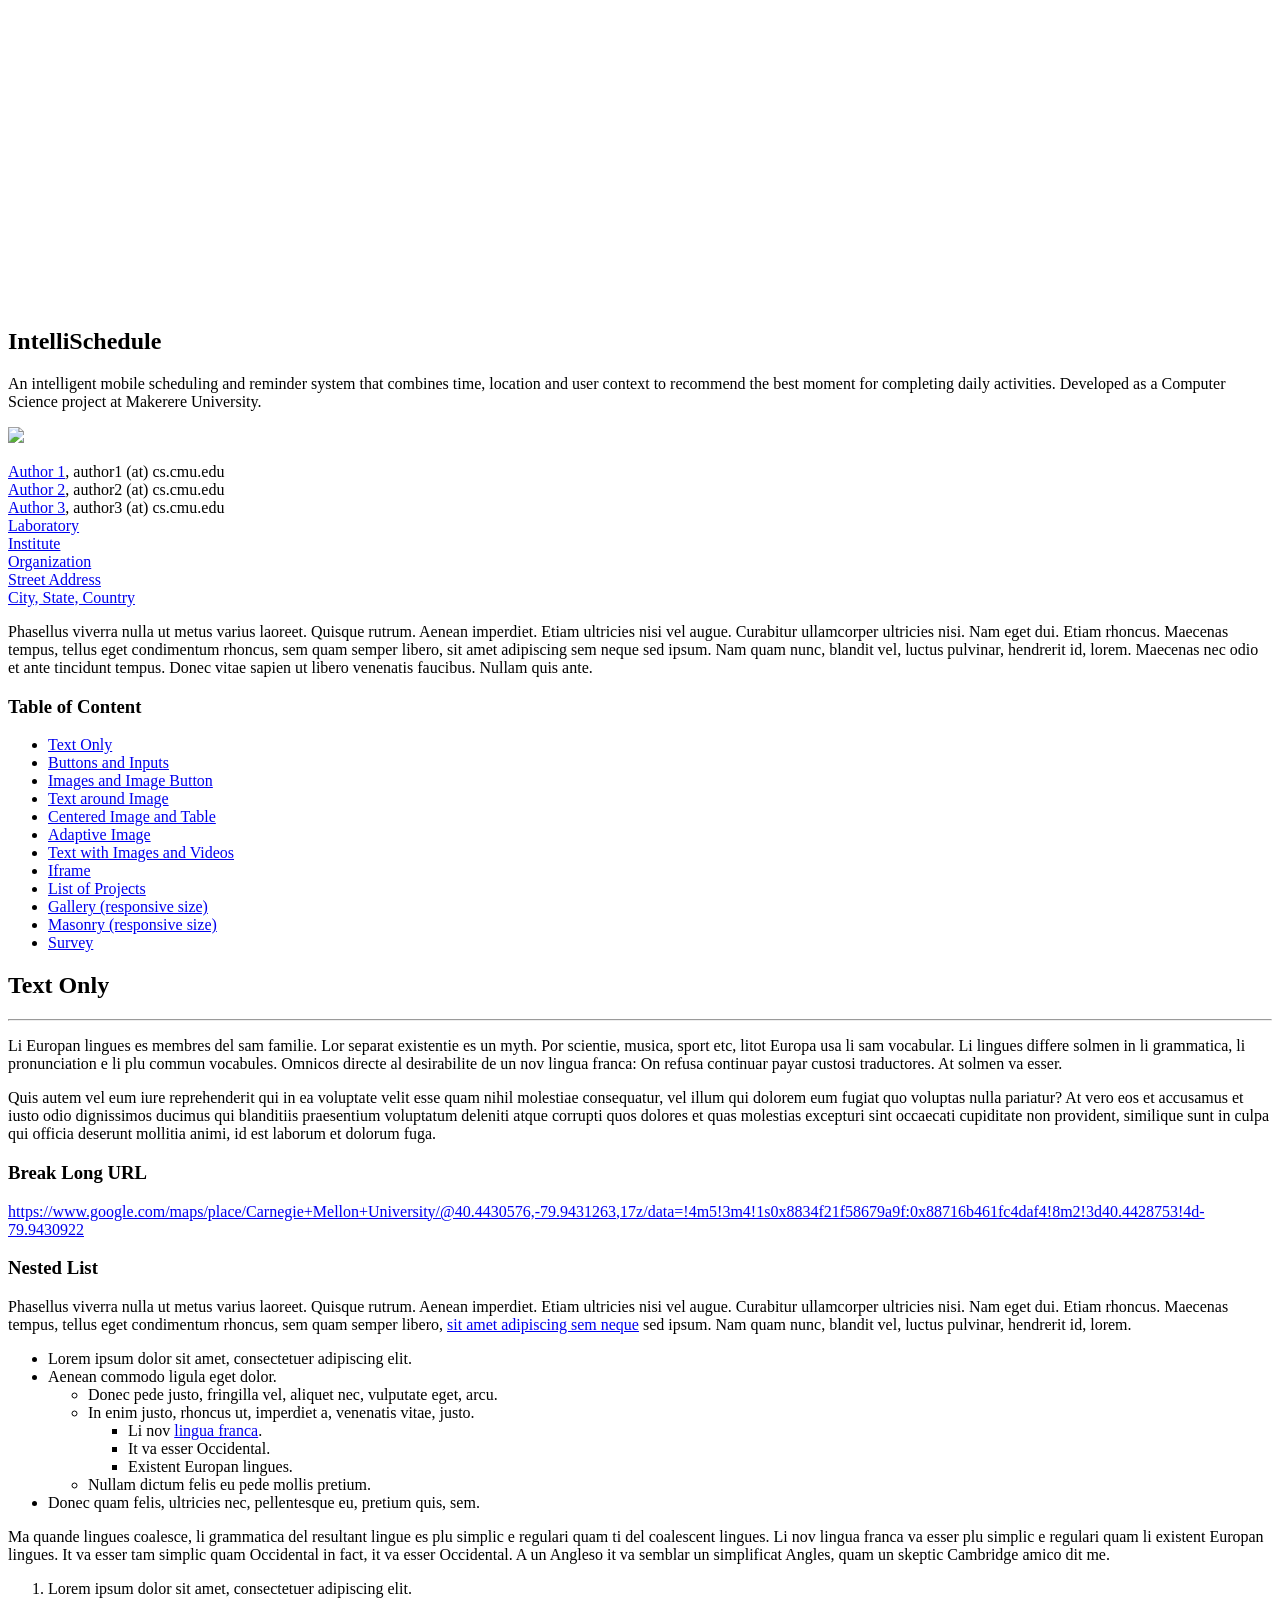
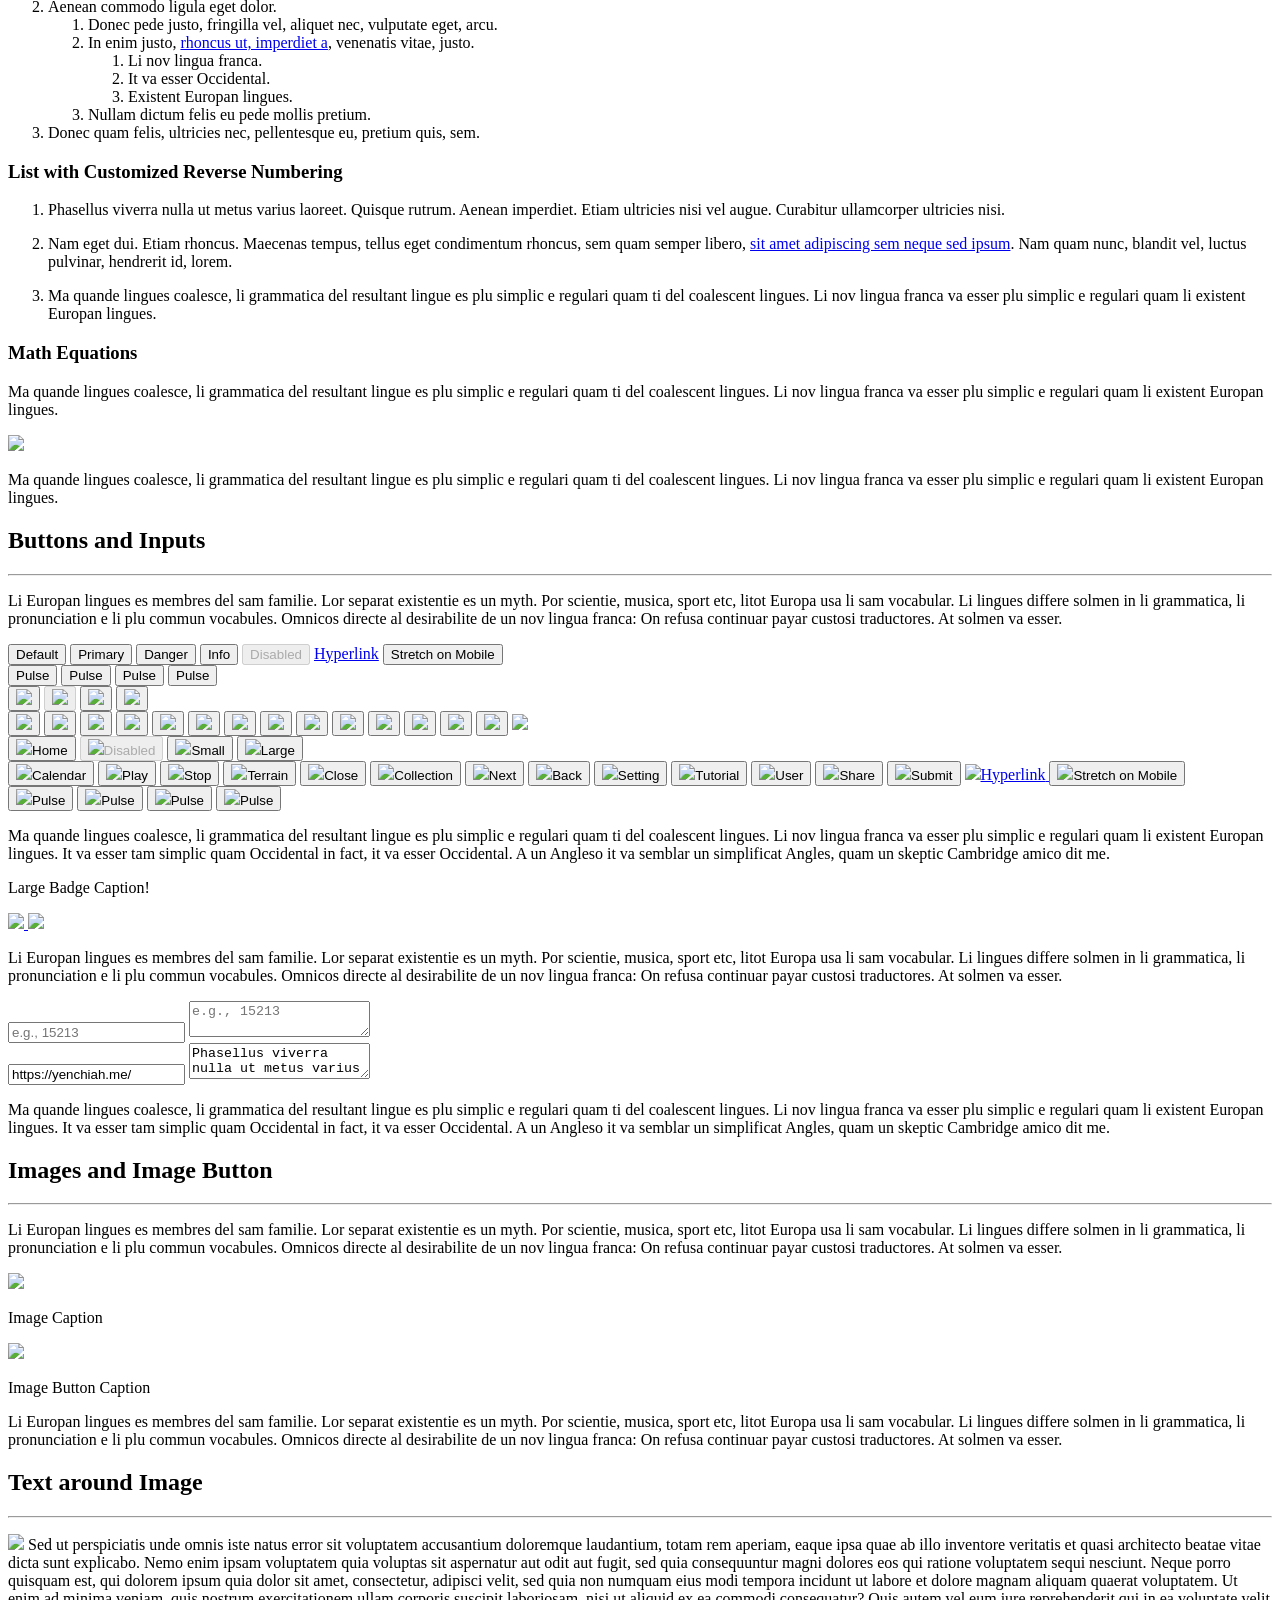
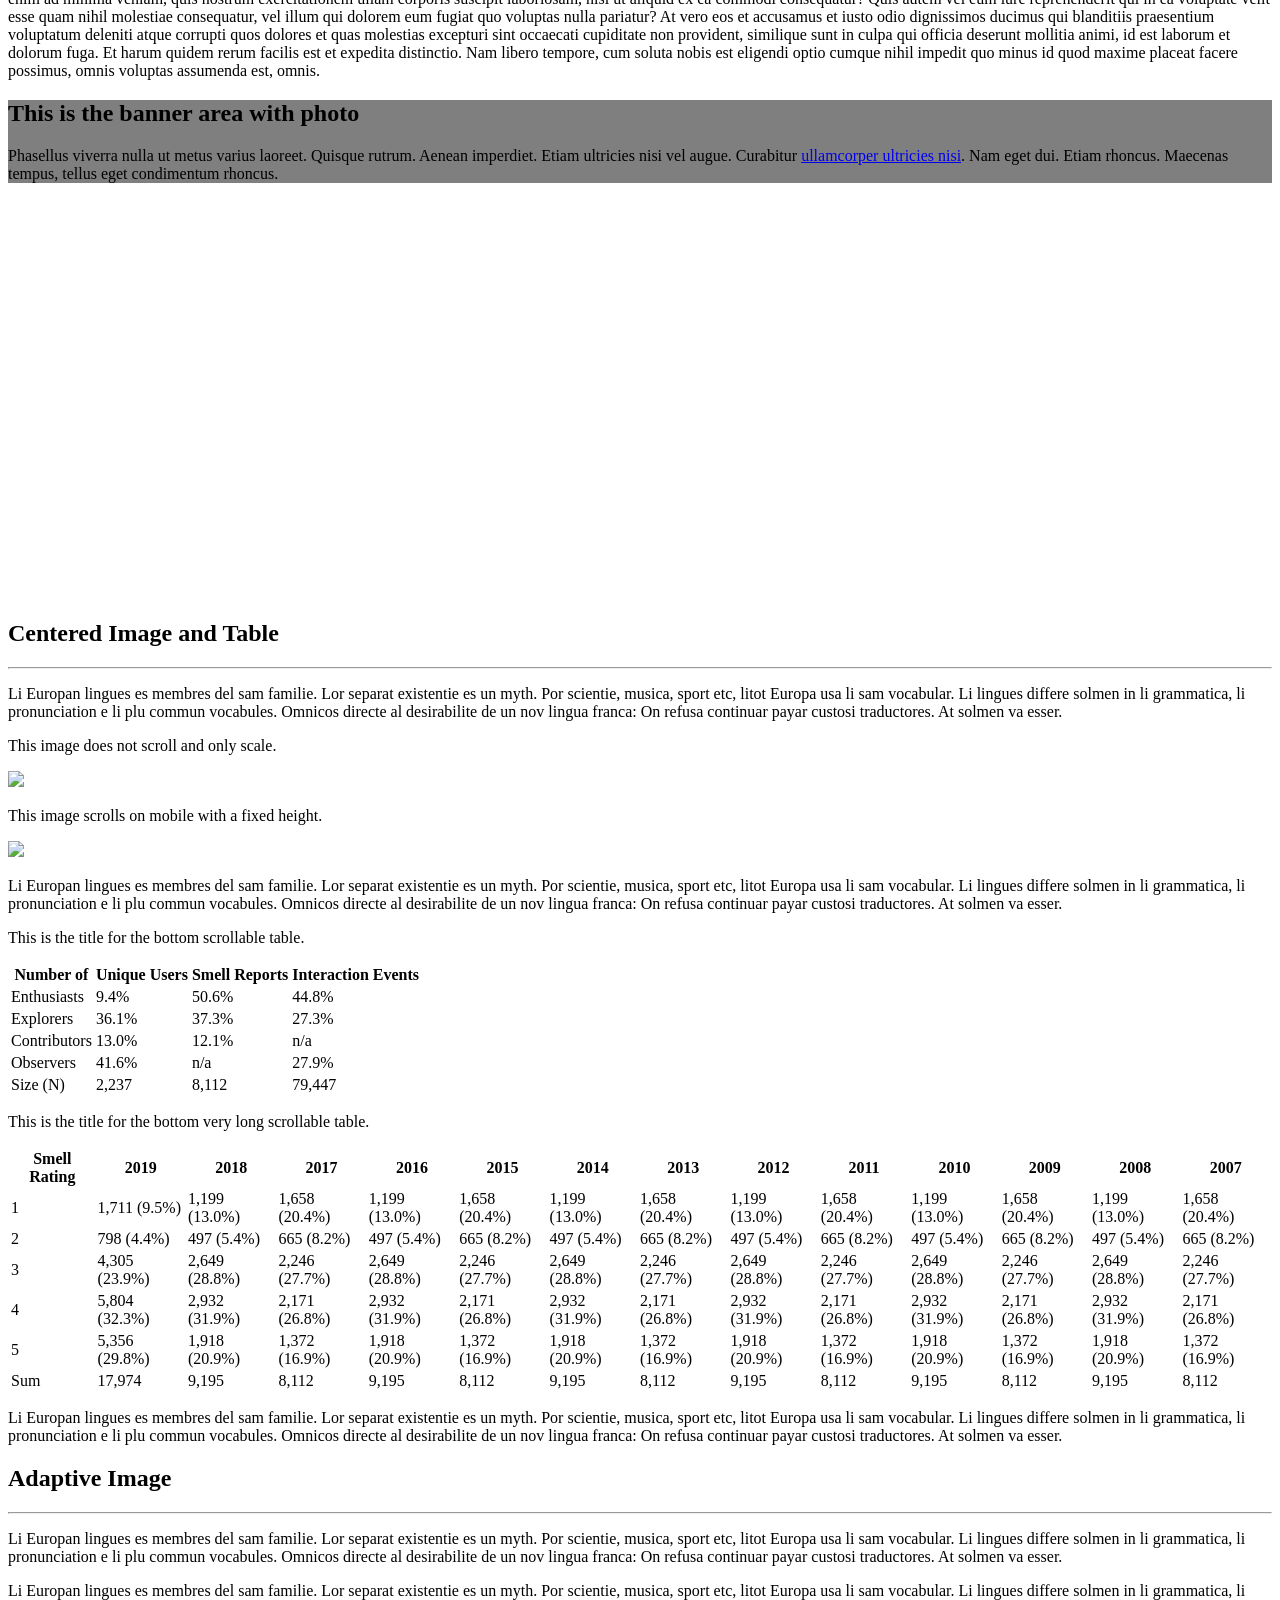
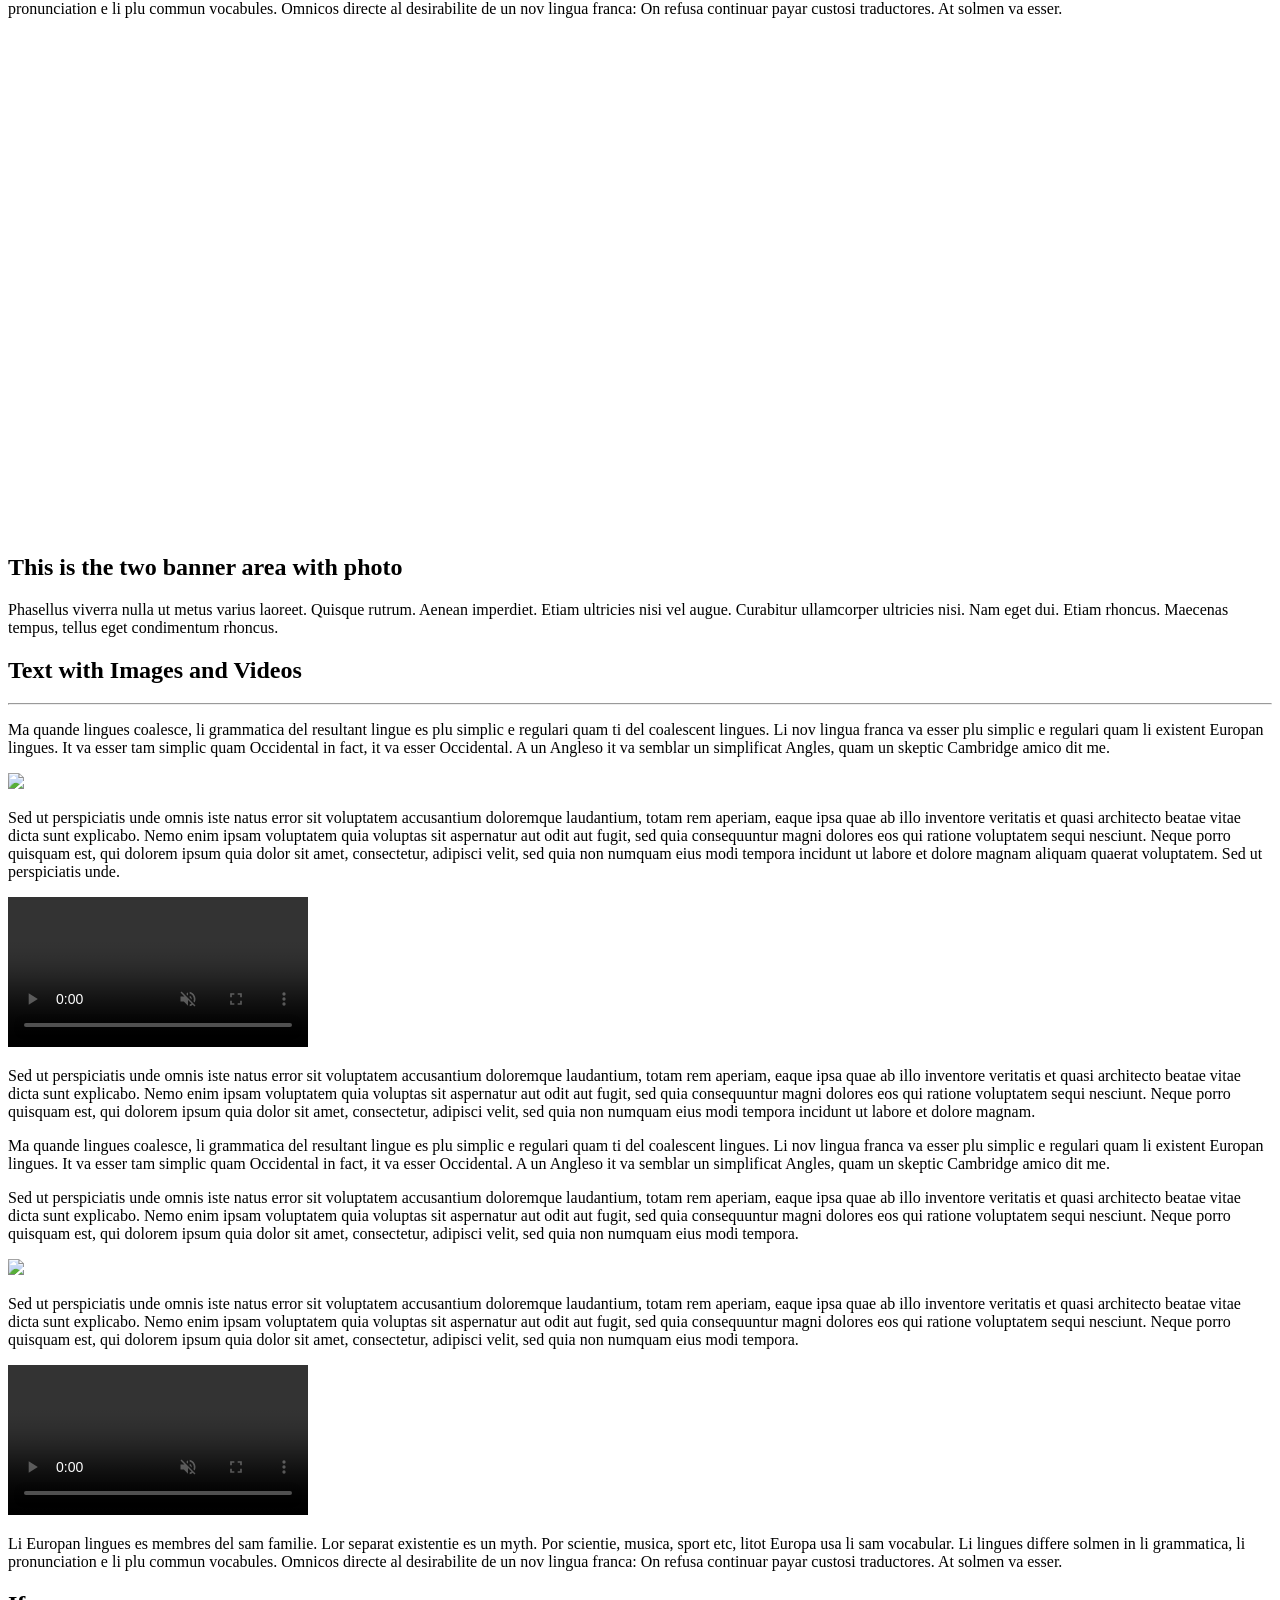
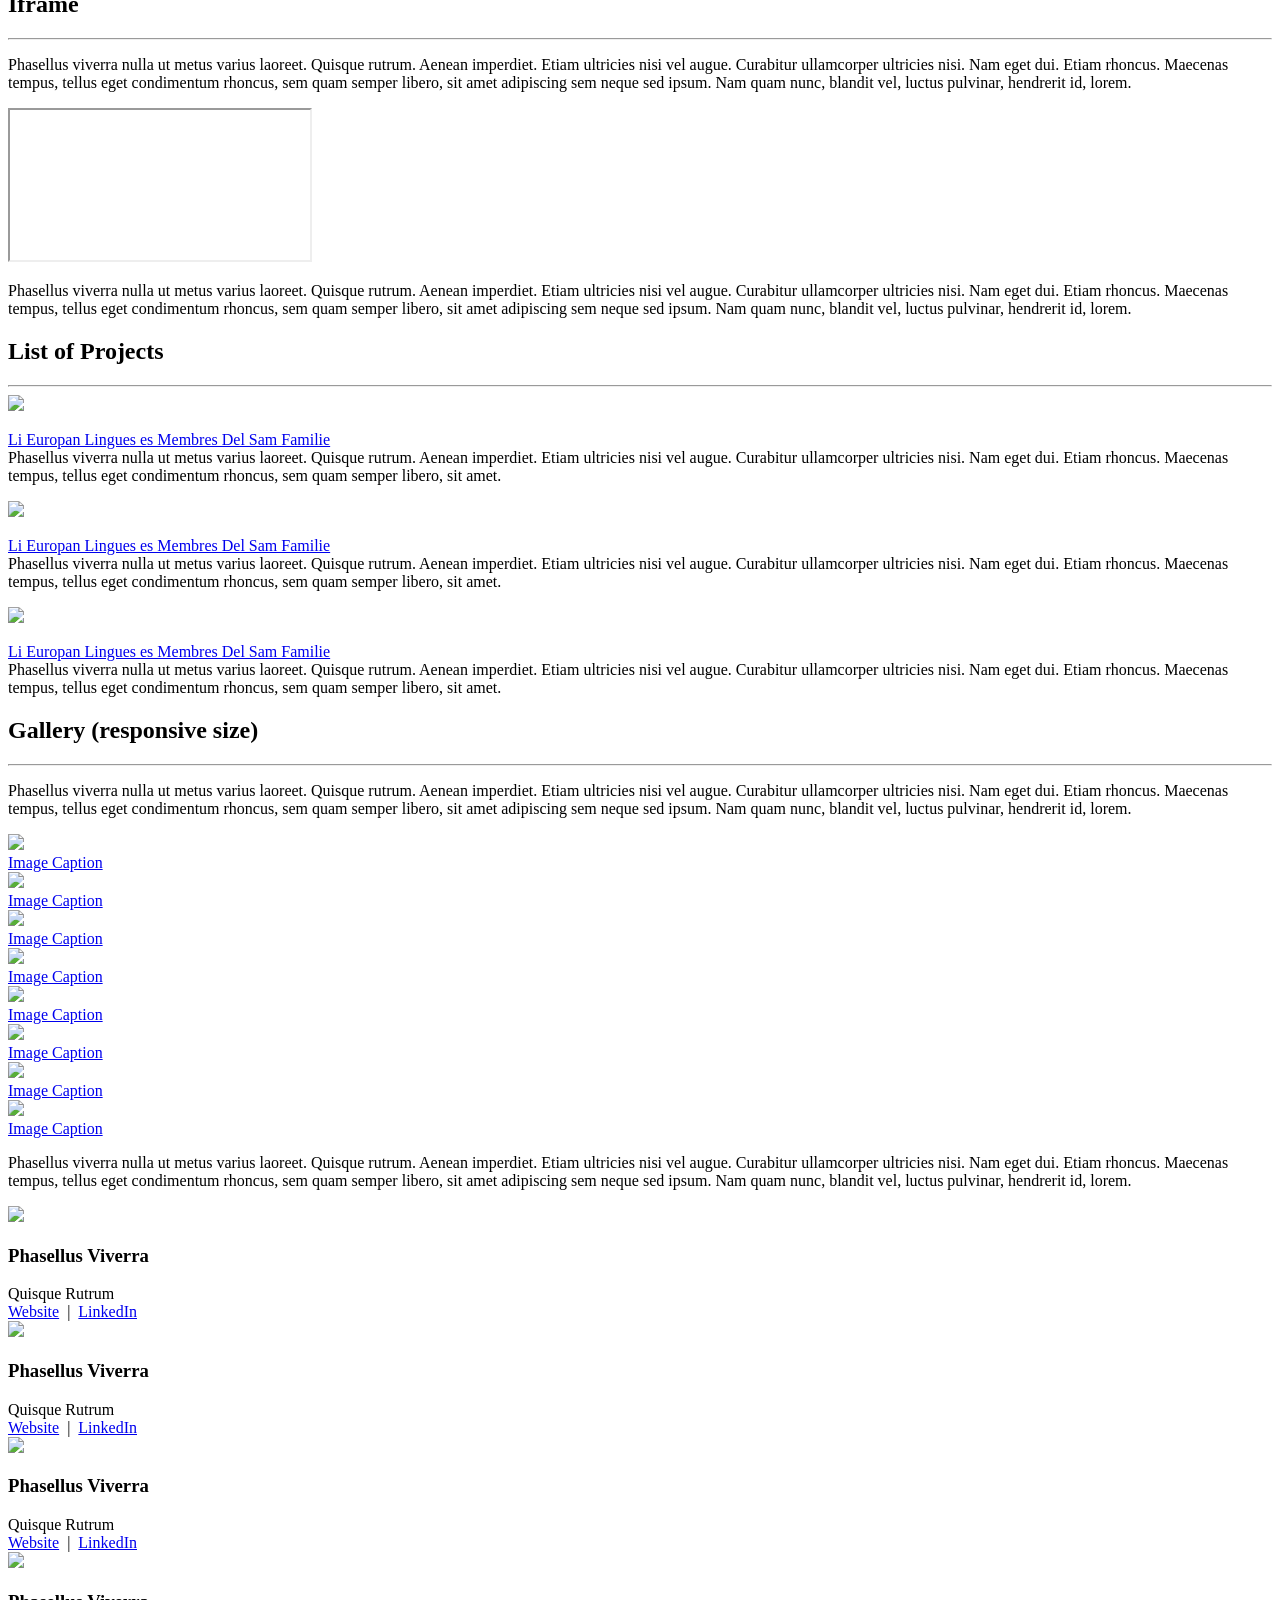
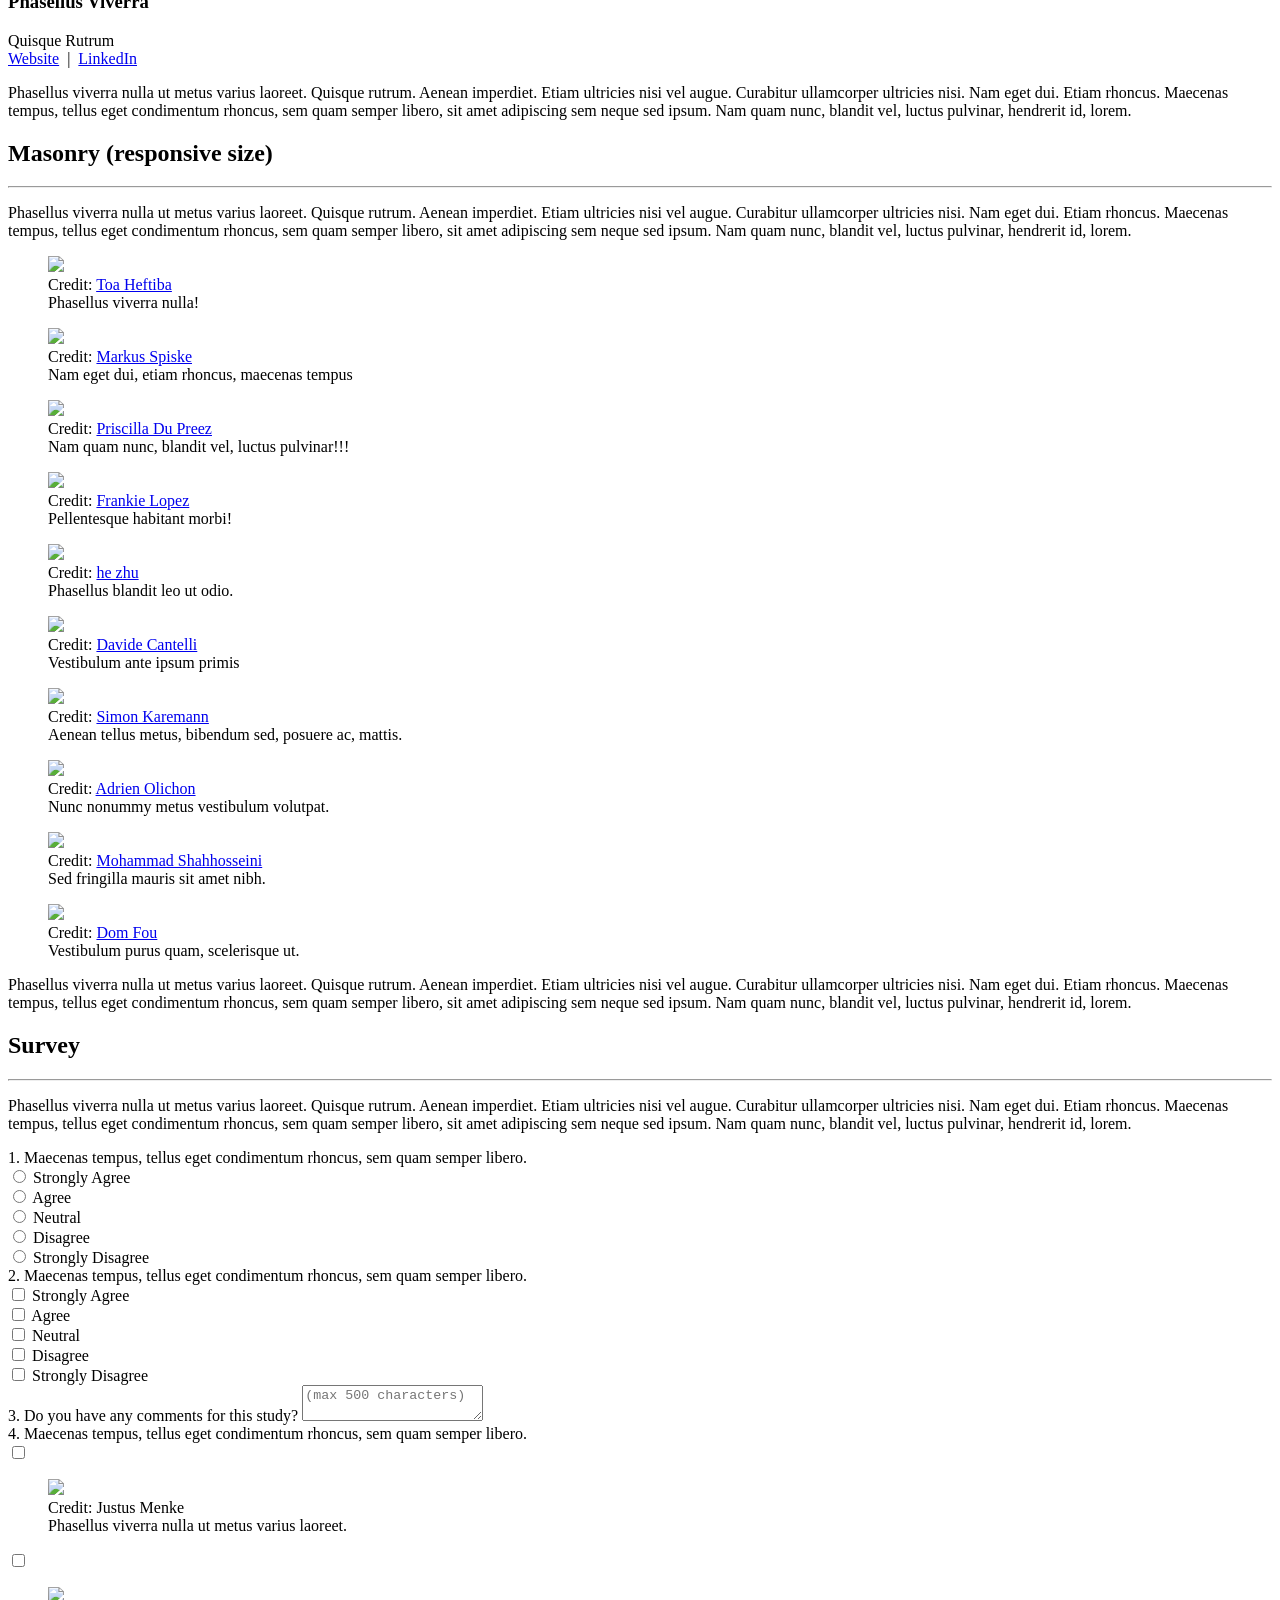
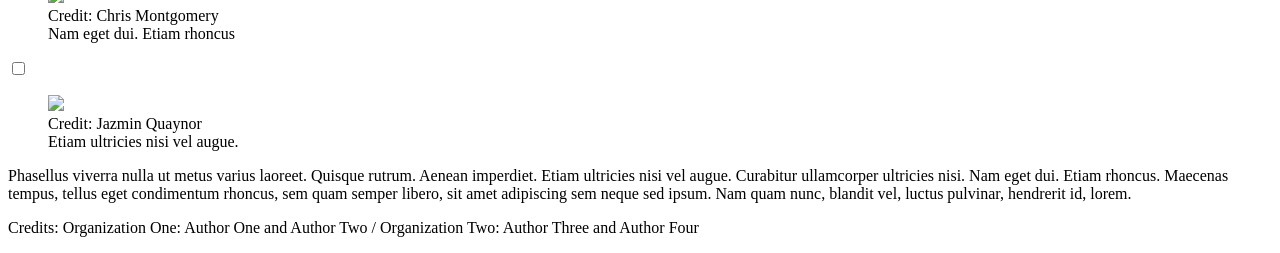
==== index.html @ e220dcce "added background" ====
<!doctype html>
<html>

<head>
  <title>IntelliSchedule</title>
  <meta charset="utf-8" name="viewport" content="width=device-width, initial-scale=1">
  <link href="https://use.fontawesome.com/releases/v5.2.0/css/all.css" media="screen" rel="stylesheet" type="text/css" />
  <link href="css/frame.css" media="screen" rel="stylesheet" type="text/css" />
  <link href="css/controls.css" media="screen" rel="stylesheet" type="text/css" />
  <link href="css/custom.css" media="screen" rel="stylesheet" type="text/css" />
  <link href='https://fonts.googleapis.com/css?family=Open+Sans:400,700' rel='stylesheet' type='text/css'>
  <link href='https://fonts.googleapis.com/css?family=Open+Sans+Condensed:300,700' rel='stylesheet' type='text/css'>
  <link href="https://fonts.googleapis.com/css?family=Source+Sans+Pro:400,700" rel="stylesheet">
  <script src="https://ajax.googleapis.com/ajax/libs/jquery/3.3.1/jquery.min.js"></script>
  <script src="js/menu.js"></script>
  <script src="js/footer.js"></script>
  <style>
    .menu-index {
      color: rgb(255, 255, 255) !important;
      opacity: 1 !important;
      font-weight: 700 !important;
    }
  </style>
</head>

<body>
  <div class="menu-container"></div>
  <div class="content-container">
    <!-------------------------------------------------------------------------------------------->
    <!--Start Header-->
    <div class="banner" style="background: url('Screenshot_20260722-134817.png') no-repeat center; background-size: cover; height: 300px;"></div>
    <div class="banner">
      <div class="banner-table flex-column">
        <div class="flex-row">
          <div class="flex-item flex-column">
            <h2 class="add-top-margin-small">IntelliSchedule</h2>
            <p class="text">
              An intelligent mobile scheduling and reminder system that combines time,
location and user context to recommend the best moment for completing daily
activities.

Developed as a Computer Science project at Makerere University.
            </p>
          </div>
        </div>
      </div>
    </div>
    <!--End Header-->
    <!-------------------------------------------------------------------------------------------->
    <div class="content">
      <div class="content-table flex-column">
        <!-------------------------------------------------------------------------------------------->
        <!--Start Intro-->
        <div class="flex-row">
          <div class="flex-item flex-column">
            <img class="image" src="img/dummay-img.png">
          </div>
          <div class="flex-item flex-column">
            <p class="text text-large">
              <a target="_blank" href="javascript:void(0)">Author 1</a>, author1 (at) cs.cmu.edu<br>
              <a target="_blank" href="javascript:void(0)">Author 2</a>, author2 (at) cs.cmu.edu<br>
              <a target="_blank" href="javascript:void(0)">Author 3</a>, author3 (at) cs.cmu.edu<br>
              <a target="_blank" href="javascript:void(0)">Laboratory</a><br>
              <a target="_blank" href="javascript:void(0)">Institute</a><br>
              <a target="_blank" href="javascript:void(0)">Organization</a><br>
              <a target="_blank" href="javascript:void(0)">Street Address</a><br>
              <a target="_blank" href="javascript:void(0)">City, State, Country</a>
            </p>
          </div>
        </div>
        <div class="flex-row">
          <div class="flex-item flex-column">
            <p class="text add-top-margin">
              Phasellus viverra nulla ut metus varius laoreet. Quisque rutrum. Aenean imperdiet. Etiam ultricies nisi vel
              augue. Curabitur ullamcorper ultricies nisi. Nam eget dui. Etiam rhoncus. Maecenas tempus, tellus eget
              condimentum rhoncus, sem quam semper libero, sit amet adipiscing sem neque sed ipsum. Nam quam nunc, blandit
              vel, luctus pulvinar, hendrerit id, lorem. Maecenas nec odio et ante tincidunt tempus. Donec vitae
              sapien ut libero venenatis faucibus. Nullam quis ante.
            </p>
            <h3>Table of Content</h3>
            <ul>
              <li><a href="#text-only">Text Only</a></li>
              <li><a href="#buttons-and-inputs">Buttons and Inputs</a></li>
              <li><a href="#images-and-image-button">Images and Image Button</a></li>
              <li><a href="#text-around-image">Text around Image</a></li>
              <li><a href="#centered-image-and-table">Centered Image and Table</a></li>
              <li><a href="#adaptive-image">Adaptive Image</a></li>
              <li><a href="#text-with-images-and-videos">Text with Images and Videos</a></li>
              <li><a href="#iframe">Iframe</a></li>
              <li><a href="#list-of-projects">List of Projects</a></li>
              <li><a href="#gallery">Gallery (responsive size)</a></li>
              <li><a href="#masonry">Masonry (responsive size)</a></li>
              <li><a href="#survey">Survey</a></li>
            </ul>
          </div>
        </div>
        <!--End Intro-->
        <!-------------------------------------------------------------------------------------------->
        <!--Start Text Only-->
        <div class="flex-row">
          <div class="flex-item flex-column">
            <h2 id="text-only">Text Only</h2>
            <hr>
            <p class="text">
              Li Europan lingues es membres del sam familie. Lor separat existentie es un myth. Por scientie, musica,
              sport etc, litot Europa usa li sam vocabular. Li lingues differe solmen in li grammatica, li pronunciation e
              li plu commun vocabules. Omnicos directe al desirabilite de un nov lingua franca: On refusa continuar payar
              custosi traductores. At solmen va esser.
            </p>
            <p class="text">
              Quis autem vel eum iure reprehenderit qui in ea voluptate velit esse quam nihil molestiae consequatur,
              vel illum qui dolorem eum fugiat quo voluptas nulla pariatur? At vero eos et accusamus et iusto odio dignissimos
              ducimus qui blanditiis praesentium voluptatum deleniti atque corrupti quos dolores et quas molestias
              excepturi sint occaecati cupiditate non provident, similique sunt in culpa qui officia deserunt mollitia
              animi, id est laborum et dolorum fuga.
            </p>
            <h3>Break Long URL</h3>
            <p class="text">
              <a class="break-long-url" target="_blank" href="https://www.google.com/maps/place/Carnegie+Mellon+University/@40.4430576,-79.9431263,17z/data=!4m5!3m4!1s0x8834f21f58679a9f:0x88716b461fc4daf4!8m2!3d40.4428753!4d-79.9430922">https://www.google.com/maps/place/Carnegie+Mellon+University/@40.4430576,-79.9431263,17z/data=!4m5!3m4!1s0x8834f21f58679a9f:0x88716b461fc4daf4!8m2!3d40.4428753!4d-79.9430922</a>
            </p>
            <h3>Nested List</h3>
            <p class="text">
              Phasellus viverra nulla ut metus varius laoreet. Quisque rutrum. Aenean imperdiet. Etiam ultricies nisi vel
              augue. Curabitur ullamcorper ultricies nisi. Nam eget dui. Etiam rhoncus. Maecenas tempus, tellus eget
              condimentum rhoncus, sem quam semper libero, <a target="_blank" href="javascript:void(0)">sit amet adipiscing sem neque</a> sed ipsum. Nam quam nunc, blandit
              vel, luctus pulvinar, hendrerit id, lorem.
            </p>
            <ul>
              <li>Lorem ipsum dolor sit amet, consectetuer adipiscing elit.</li>
              <li>Aenean commodo ligula eget dolor.
                <ul>
                  <li>Donec pede justo, fringilla vel, aliquet nec, vulputate eget, arcu.</li>
                  <li>In enim justo, rhoncus ut, imperdiet a, venenatis vitae, justo.
                    <ul>
                      <li>Li nov <a target="_blank" href="javascript:void(0)">lingua franca</a>.</li>
                      <li>It va esser Occidental.</li>
                      <li>Existent Europan lingues.</li>
                    </ul>
                  </li>
                  <li>Nullam dictum felis eu pede mollis pretium.</li>
                </ul>
              </li>
              <li>Donec quam felis, ultricies nec, pellentesque eu, pretium quis, sem. </li>
            </ul>
            <p class="text">
              Ma quande lingues coalesce, li grammatica del resultant lingue es plu simplic e regulari quam ti del
              coalescent lingues. Li nov lingua franca va esser plu simplic e regulari quam li existent Europan lingues.
              It va esser tam simplic quam Occidental in fact, it va esser Occidental. A un Angleso it va semblar un
              simplificat Angles, quam un skeptic Cambridge amico dit me.
            </p>
            <ol class="nested">
              <li>Lorem ipsum dolor sit amet, consectetuer adipiscing elit.</li>
              <li>Aenean commodo ligula eget dolor.
                <ol class="nested">
                  <li>Donec pede justo, fringilla vel, aliquet nec, vulputate eget, arcu.</li>
                  <li>In enim justo, <a target="_blank" href="javascript:void(0)">rhoncus ut, imperdiet a</a>, venenatis vitae, justo.
                    <ol class="nested">
                      <li>Li nov lingua franca.</li>
                      <li>It va esser Occidental.</li>
                      <li>Existent Europan lingues.</li>
                    </ol>
                  </li>
                  <li>Nullam dictum felis eu pede mollis pretium.</li>
                </ol>
              </li>
              <li>Donec quam felis, ultricies nec, pellentesque eu, pretium quis, sem. </li>
            </ol>
            <h3>List with Customized Reverse Numbering</h3>
            <ol class="publication C-list">
              <li>
                <p class="text-small-margin">
                  Phasellus viverra nulla ut metus varius laoreet. Quisque rutrum. Aenean imperdiet. Etiam ultricies nisi vel
                  augue. Curabitur ullamcorper ultricies nisi.
                </p>
              </li>
              <li>
                <p class="text-small-margin">
                  Nam eget dui. Etiam rhoncus. Maecenas tempus, tellus eget
                  condimentum rhoncus, sem quam semper libero, <a target="_blank" href="javascript:void(0)">sit amet adipiscing sem neque sed ipsum</a>. Nam quam nunc, blandit
                  vel, luctus pulvinar, hendrerit id, lorem.
                </p>
              </li>
              <li>
                <p class="text-small-margin">
                  Ma quande lingues coalesce, li grammatica del resultant lingue es plu simplic e regulari quam ti del
                  coalescent lingues. Li nov lingua franca va esser plu simplic e regulari quam li existent Europan lingues.
                </p>
              </li>
            </ol>
            <h3>Math Equations</h3>
            <p class="text">
              Ma quande lingues coalesce, li grammatica del resultant lingue es plu simplic e regulari quam ti del
              coalescent lingues. Li nov lingua franca va esser plu simplic e regulari quam li existent Europan lingues.
            </p>
            <img class="image center" src="https://latex.codecogs.com/svg.latex?C\cdot(3\sin\theta_1+3\sin\theta_2-\cos\theta_1-\cos\theta_2)" style="max-width: 300px;">
            <p class="text">
              Ma quande lingues coalesce, li grammatica del resultant lingue es plu simplic e regulari quam ti del
              coalescent lingues. Li nov lingua franca va esser plu simplic e regulari quam li existent Europan lingues.
            </p>
          </div>
        </div>
        <!--End Text Only-->
        <!-------------------------------------------------------------------------------------------->
        <!--Start Text with Buttons-->
        <div class="flex-row">
          <div class="flex-item flex-column">
            <h2 id="buttons-and-inputs">Buttons and Inputs</h2>
            <hr>
            <p class="text">
              Li Europan lingues es membres del sam familie. Lor separat existentie es un myth. Por scientie, musica,
              sport etc, litot Europa usa li sam vocabular. Li lingues differe solmen in li grammatica, li pronunciation e
              li plu commun vocabules. Omnicos directe al desirabilite de un nov lingua franca: On refusa continuar payar
              custosi traductores. At solmen va esser.
            </p>
            <div class="control-group">
              <button class="custom-button">Default</button>
              <button class="custom-button custom-button-primary">Primary</button>
              <button class="custom-button custom-button-danger">Danger</button>
              <button class="custom-button custom-button-info">Info</button>
              <button class="custom-button" disabled>Disabled</button>
              <a class="custom-button" target="_blank" href="https://github.com/yenchiah/project-website-template" target="_blank">Hyperlink</a>
              <button class="custom-button custom-button-primary stretch-on-mobile">Stretch on Mobile</button>
            </div>
            <div class="control-group">
              <button class="custom-button pulse-black">Pulse</button>
              <button class="custom-button custom-button-primary pulse-primary">Pulse</button>
              <button class="custom-button custom-button-danger pulse-danger">Pulse</button>
              <button class="custom-button custom-button-info pulse-info">Pulse</button>
            </div>
            <div class="control-group">
              <button class="custom-button-flat"><img src="img/home.png"></button>
              <button class="custom-button-flat" disabled><img src="img/home.png"></button>
              <button class="custom-button-flat small"><img src="img/home.png"></button>
              <button class="custom-button-flat large"><img src="img/home.png"></button>
            </div>
            <div class="control-group">
              <button class="custom-button-flat"><img src="img/calendar.png"></button>
              <button class="custom-button-flat"><img src="img/play.png"></button>
              <button class="custom-button-flat"><img src="img/pause.png"></button>
              <button class="custom-button-flat"><img src="img/stop.png"></button>
              <button class="custom-button-flat"><img src="img/terrain.png"></button>
              <button class="custom-button-flat"><img src="img/close.png"></button>
              <button class="custom-button-flat"><img src="img/collection.png"></button>
              <button class="custom-button-flat"><img src="img/next.png"></button>
              <button class="custom-button-flat"><img src="img/back.png"></button>
              <button class="custom-button-flat"><img src="img/setting.png"></button>
              <button class="custom-button-flat"><img src="img/book.png"></button>
              <button class="custom-button-flat"><img src="img/user.png"></button>
              <button class="custom-button-flat"><img src="img/share.png"></button>
              <button class="custom-button-flat"><img src="img/submit.png"></button>
              <a class="custom-button-flat" href="https://github.com/yenchiah/project-website-template" target="_blank">
                <img src="img/link.png">
              </a>
            </div>
            <div class="control-group">
              <button class="custom-button-flat"><img src="img/home.png"><span>Home</span></button>
              <button class="custom-button-flat" disabled><img src="img/home.png"><span>Disabled</span></button>
              <button class="custom-button-flat small"><img src="img/home.png"><span>Small</span></button>
              <button class="custom-button-flat large"><img src="img/home.png"><span>Large</span></button>
            </div>
            <div class="control-group">
              <button class="custom-button-flat"><img src="img/calendar.png"><span>Calendar</span></button>
              <button class="custom-button-flat"><img src="img/play.png"><span>Play</span></button>
              <button class="custom-button-flat"><img src="img/stop.png"><span>Stop</span></button>
              <button class="custom-button-flat"><img src="img/terrain.png"><span>Terrain</span></button>
              <button class="custom-button-flat"><img src="img/close.png"><span>Close</span></button>
              <button class="custom-button-flat"><img src="img/collection.png"><span>Collection</span></button>
              <button class="custom-button-flat"><img src="img/next.png"><span>Next</span></button>
              <button class="custom-button-flat"><img src="img/back.png"><span>Back</span></button>
              <button class="custom-button-flat"><img src="img/setting.png"><span>Setting</span></button>
              <button class="custom-button-flat"><img src="img/book.png"><span>Tutorial</span></button>
              <button class="custom-button-flat"><img src="img/user.png"><span>User</span></button>
              <button class="custom-button-flat"><img src="img/share.png"><span>Share</span></button>
              <button class="custom-button-flat"><img src="img/submit.png"><span>Submit</span></button>
              <a class="custom-button-flat" href="https://github.com/yenchiah/project-website-template" target="_blank">
                <img src="img/link.png"><span>Hyperlink</span>
              </a>
              <button class="custom-button-flat stretch-on-mobile"><img src="img/play.png"><span>Stretch on Mobile</span></button>
            </div>
            <div class="control-group">
              <button class="custom-button-flat pulse-black"><img src="img/home.png"><span>Pulse</span></button>
              <button class="custom-button-flat pulse-primary"><img src="img/home.png"><span>Pulse</span></button>
              <button class="custom-button-flat pulse-danger"><img src="img/home.png"><span>Pulse</span></button>
              <button class="custom-button-flat pulse-info"><img src="img/home.png"><span>Pulse</span></button>
            </div>
            <p class="text">
              Ma quande lingues coalesce, li grammatica del resultant lingue es plu simplic e regulari quam ti del
              coalescent lingues. Li nov lingua franca va esser plu simplic e regulari quam li existent Europan lingues.
              It va esser tam simplic quam Occidental in fact, it va esser Occidental. A un Angleso it va semblar un
              simplificat Angles, quam un skeptic Cambridge amico dit me.
            </p>
          </div>
        </div>
        <div class="flex-row-space-between">
          <div class="flex-item flex-column">
            <p class="text badge-text">Large Badge Caption!</p>
          </div>
          <div class="flex-item flex-column">
            <div class="control-group">
              <a href="javascript:void(0)" target="_blank" class="custom-image-button">
                <img src="img/app-store-badge.png" width="150">
              </a>
              <a href="javascript:void(0)" target="_blank" class="custom-image-button">
                <img src="img/google-play-badge.png" width="150">
              </a>
            </div>
          </div>
        </div>
        <div class="flex-row">
          <div class="flex-item flex-column">
            <p class="text">
              Li Europan lingues es membres del sam familie. Lor separat existentie es un myth. Por scientie, musica,
              sport etc, litot Europa usa li sam vocabular. Li lingues differe solmen in li grammatica, li pronunciation e
              li plu commun vocabules. Omnicos directe al desirabilite de un nov lingua franca: On refusa continuar payar
              custosi traductores. At solmen va esser.
            </p>
            <div class="control-group">
              <input class="custom-textbox stretch-on-mobile" type="text" placeholder="e.g., 15213">
              <textarea class="custom-textbox stretch-on-mobile" placeholder="e.g., 15213"></textarea>
            </div>
            <div class="control-group">
              <input class="custom-textbox stretch-on-mobile" value="https://yenchiah.me/" type="text" readonly>
              <textarea class="custom-textbox stretch-on-mobile" readonly>Phasellus viverra nulla ut metus varius laoreet.</textarea>
            </div>
            <p class="text">
              Ma quande lingues coalesce, li grammatica del resultant lingue es plu simplic e regulari quam ti del
              coalescent lingues. Li nov lingua franca va esser plu simplic e regulari quam li existent Europan lingues.
              It va esser tam simplic quam Occidental in fact, it va esser Occidental. A un Angleso it va semblar un
              simplificat Angles, quam un skeptic Cambridge amico dit me.
            </p>
          </div>
        </div>
        <!--End Text with Buttons-->
        <!-------------------------------------------------------------------------------------------->
        <!--Start Text with Images and Image buttons-->
        <div class="flex-row">
          <div class="flex-item flex-column">
            <h2 id="images-and-image-button">Images and Image Button</h2>
            <hr>
            <p class="text">
              Li Europan lingues es membres del sam familie. Lor separat existentie es un myth. Por scientie, musica,
              sport etc, litot Europa usa li sam vocabular. Li lingues differe solmen in li grammatica, li pronunciation e
              li plu commun vocabules. Omnicos directe al desirabilite de un nov lingua franca: On refusa continuar payar
              custosi traductores. At solmen va esser.
            </p>
          </div>
        </div>
        <div class="flex-row-space-between">
          <div class="flex-item flex-column">
            <img class="image max-width-400" src="img/dummay-img.png">
            <p class="image-caption">Image Caption</p>
          </div>
          <div class="flex-item flex-column">
            <a href="https://github.com/yenchiah/project-website-template" target="_blank" class="image max-width-400">
              <img src="img/dummay-img.png">
            </a>
            <p class="image-caption">Image Button Caption</p>
          </div>
        </div>
        <div class="flex-row">
          <div class="flex-item flex-column">
            <p class="text">
              Li Europan lingues es membres del sam familie. Lor separat existentie es un myth. Por scientie, musica,
              sport etc, litot Europa usa li sam vocabular. Li lingues differe solmen in li grammatica, li pronunciation e
              li plu commun vocabules. Omnicos directe al desirabilite de un nov lingua franca: On refusa continuar payar
              custosi traductores. At solmen va esser.
            </p>
          </div>
        </div>
        <!--End Text with Images and Image buttons-->
        <!-------------------------------------------------------------------------------------------->
        <!--Start Text around Image-->
        <div class="flex-row">
          <div class="flex-item flex-column">
            <h2 id="text-around-image">Text around Image</h2>
            <hr>
            <p class="text">
              <img class="image image-wrap-text max-width-400" src="img/dummay-img.png">
              Sed ut perspiciatis unde omnis iste natus error sit voluptatem accusantium doloremque laudantium, totam rem
              aperiam, eaque ipsa quae ab illo inventore veritatis et quasi architecto beatae vitae dicta sunt explicabo.
              Nemo enim ipsam voluptatem quia voluptas sit aspernatur aut odit aut fugit, sed quia consequuntur magni
              dolores eos qui ratione voluptatem sequi nesciunt. Neque porro quisquam est, qui dolorem ipsum quia dolor sit
              amet, consectetur, adipisci velit, sed quia non numquam eius modi tempora incidunt ut labore et dolore magnam
              aliquam quaerat voluptatem. Ut enim ad minima veniam, quis nostrum exercitationem ullam corporis suscipit
              laboriosam, nisi ut aliquid ex ea commodi consequatur? Quis autem vel eum iure reprehenderit qui in ea
              voluptate velit esse quam nihil molestiae consequatur, vel illum qui dolorem eum fugiat quo voluptas nulla
              pariatur? At vero eos et accusamus et iusto odio dignissimos ducimus qui blanditiis praesentium voluptatum
              deleniti atque corrupti quos dolores et quas molestias excepturi sint occaecati cupiditate non provident,
              similique sunt in culpa qui officia deserunt mollitia animi, id est laborum et dolorum fuga. Et harum quidem
              rerum facilis est et expedita distinctio. Nam libero tempore, cum soluta nobis est eligendi optio cumque nihil
              impedit quo minus id quod maxime placeat facere possimus, omnis voluptas assumenda est, omnis.
            </p>
          </div>
        </div>
        <!--End Text around Image-->
        <!-------------------------------------------------------------------------------------------->
      </div>
    </div>
    <div class="banner" style="background: url('img/dummy-background.jpeg') no-repeat center; background-size: cover; height: 500px;">
      <div class="banner-table flex-column" style="background-color: rgba(0, 0, 0, 0.5);">
        <div class="flex-row">
          <div class="flex-item flex-column">
            <h2 class="add-top-margin-small">This is the banner area with photo</h2>
            <p class="text">
              Phasellus viverra nulla ut metus varius laoreet. Quisque rutrum. Aenean imperdiet. Etiam ultricies nisi vel
              augue. Curabitur <a href="javascript:void(0)">ullamcorper ultricies nisi</a>. Nam eget dui. Etiam rhoncus. Maecenas tempus, tellus eget
              condimentum rhoncus.
            </p>
          </div>
        </div>
      </div>
    </div>
    <div class="content">
      <div class="content-table flex-column">
        <!-------------------------------------------------------------------------------------------->
        <!--Start Text with Centered Image and Table-->
        <div class="flex-row">
          <div class="flex-item flex-column">
            <h2 id="centered-image-and-table" class="no-top-margin">Centered Image and Table</h2>
            <hr>
            <p class="text">
              Li Europan lingues es membres del sam familie. Lor separat existentie es un myth. Por scientie, musica,
              sport etc, litot Europa usa li sam vocabular. Li lingues differe solmen in li grammatica, li pronunciation e
              li plu commun vocabules. Omnicos directe al desirabilite de un nov lingua franca: On refusa continuar payar
              custosi traductores. At solmen va esser.
            </p>
            <p class="text text-center graph-title">
              This image does not scroll and only scale.
            </p>
            <img class="image center max-width-400 add-top-margin-small" src="img/dummay-img.png">
            <p class="text text-center graph-title">
              This image scrolls on mobile with a fixed height.
            </p>
            <div class="scrollable-image-container center add-top-margin-small">
              <img class="scrollable-image center" src="img/dummay-img.png">
            </div>
            <p class="text">
              Li Europan lingues es membres del sam familie. Lor separat existentie es un myth. Por scientie, musica,
              sport etc, litot Europa usa li sam vocabular. Li lingues differe solmen in li grammatica, li pronunciation e
              li plu commun vocabules. Omnicos directe al desirabilite de un nov lingua franca: On refusa continuar payar
              custosi traductores. At solmen va esser.
            </p>
            <p class="text text-center graph-title">
              This is the title for the bottom scrollable table.
            </p>
            <div class="custom-table-container center add-top-margin-small">
              <table class="custom-table">
                <thead>
                  <tr class="bg-color-gray">
                    <th>Number of</th>
                    <th class="text-center">Unique Users</th>
                    <th class="text-center">Smell Reports</th>
                    <th class="text-center">Interaction Events</th>
                  </tr>
                </thead>
                <tbody>
                  <tr>
                    <td>Enthusiasts</td>
                    <td class="text-center">9.4%</td>
                    <td class="text-center">50.6%</td>
                    <td class="text-center">44.8%</td>
                  </tr>
                  <tr class="bg-color-light-gray">
                    <td>Explorers</td>
                    <td class="text-center">36.1%</td>
                    <td class="text-center">37.3%</td>
                    <td class="text-center">27.3%</td>
                  </tr>
                  <tr>
                    <td>Contributors</td>
                    <td class="text-center">13.0%</td>
                    <td class="text-center">12.1%</td>
                    <td class="text-center">n/a</td>
                  </tr>
                  <tr class="bg-color-light-gray">
                    <td>Observers</td>
                    <td class="text-center">41.6%</td>
                    <td class="text-center">n/a</td>
                    <td class="text-center">27.9%</td>
                  </tr>
                </tbody>
                <tfoot>
                  <tr>
                    <td>Size (N)</td>
                    <td class="text-center">2,237</td>
                    <td class="text-center">8,112</td>
                    <td class="text-center">79,447</td>
                  </tr>
                </tfoot>
              </table>
            </div>
            <p class="text text-center graph-title">
              This is the title for the bottom very long scrollable table.
            </p>
            <div class="custom-table-container center add-top-margin-small">
              <table class="custom-table">
                <thead>
                  <tr class="bg-color-gray">
                    <th class="text-center">Smell Rating</th>
                    <th class="text-center">2019</th>
                    <th class="text-center">2018</th>
                    <th class="text-center">2017</th>
                    <th class="text-center">2016</th>
                    <th class="text-center">2015</th>
                    <th class="text-center">2014</th>
                    <th class="text-center">2013</th>
                    <th class="text-center">2012</th>
                    <th class="text-center">2011</th>
                    <th class="text-center">2010</th>
                    <th class="text-center">2009</th>
                    <th class="text-center">2008</th>
                    <th class="text-center">2007</th>
                  </tr>
                </thead>
                <tbody>
                  <tr>
                    <td class="text-center">1</td>
                    <td class="text-center">1,711 (9.5%)</td>
                    <td class="text-center">1,199 (13.0%)</td>
                    <td class="text-center">1,658 (20.4%)</td>
                    <td class="text-center">1,199 (13.0%)</td>
                    <td class="text-center">1,658 (20.4%)</td>
                    <td class="text-center">1,199 (13.0%)</td>
                    <td class="text-center">1,658 (20.4%)</td>
                    <td class="text-center">1,199 (13.0%)</td>
                    <td class="text-center">1,658 (20.4%)</td>
                    <td class="text-center">1,199 (13.0%)</td>
                    <td class="text-center">1,658 (20.4%)</td>
                    <td class="text-center">1,199 (13.0%)</td>
                    <td class="text-center">1,658 (20.4%)</td>
                  </tr>
                  <tr class="bg-color-light-gray">
                    <td class="text-center">2</td>
                    <td class="text-center">798 (4.4%)</td>
                    <td class="text-center">497 (5.4%)</td>
                    <td class="text-center">665 (8.2%)</td>
                    <td class="text-center">497 (5.4%)</td>
                    <td class="text-center">665 (8.2%)</td>
                    <td class="text-center">497 (5.4%)</td>
                    <td class="text-center">665 (8.2%)</td>
                    <td class="text-center">497 (5.4%)</td>
                    <td class="text-center">665 (8.2%)</td>
                    <td class="text-center">497 (5.4%)</td>
                    <td class="text-center">665 (8.2%)</td>
                    <td class="text-center">497 (5.4%)</td>
                    <td class="text-center">665 (8.2%)</td>
                  </tr>
                  <tr>
                    <td class="text-center">3</td>
                    <td class="text-center">4,305 (23.9%)</td>
                    <td class="text-center">2,649 (28.8%)</td>
                    <td class="text-center">2,246 (27.7%)</td>
                    <td class="text-center">2,649 (28.8%)</td>
                    <td class="text-center">2,246 (27.7%)</td>
                    <td class="text-center">2,649 (28.8%)</td>
                    <td class="text-center">2,246 (27.7%)</td>
                    <td class="text-center">2,649 (28.8%)</td>
                    <td class="text-center">2,246 (27.7%)</td>
                    <td class="text-center">2,649 (28.8%)</td>
                    <td class="text-center">2,246 (27.7%)</td>
                    <td class="text-center">2,649 (28.8%)</td>
                    <td class="text-center">2,246 (27.7%)</td>
                  </tr>
                  <tr class="bg-color-light-gray">
                    <td class="text-center">4</td>
                    <td class="text-center">5,804 (32.3%)</td>
                    <td class="text-center">2,932 (31.9%)</td>
                    <td class="text-center">2,171 (26.8%)</td>
                    <td class="text-center">2,932 (31.9%)</td>
                    <td class="text-center">2,171 (26.8%)</td>
                    <td class="text-center">2,932 (31.9%)</td>
                    <td class="text-center">2,171 (26.8%)</td>
                    <td class="text-center">2,932 (31.9%)</td>
                    <td class="text-center">2,171 (26.8%)</td>
                    <td class="text-center">2,932 (31.9%)</td>
                    <td class="text-center">2,171 (26.8%)</td>
                    <td class="text-center">2,932 (31.9%)</td>
                    <td class="text-center">2,171 (26.8%)</td>
                  </tr>
                  <tr>
                    <td class="text-center">5</td>
                    <td class="text-center">5,356 (29.8%)</td>
                    <td class="text-center">1,918 (20.9%)</td>
                    <td class="text-center">1,372 (16.9%)</td>
                    <td class="text-center">1,918 (20.9%)</td>
                    <td class="text-center">1,372 (16.9%)</td>
                    <td class="text-center">1,918 (20.9%)</td>
                    <td class="text-center">1,372 (16.9%)</td>
                    <td class="text-center">1,918 (20.9%)</td>
                    <td class="text-center">1,372 (16.9%)</td>
                    <td class="text-center">1,918 (20.9%)</td>
                    <td class="text-center">1,372 (16.9%)</td>
                    <td class="text-center">1,918 (20.9%)</td>
                    <td class="text-center">1,372 (16.9%)</td>
                  </tr>
                </tbody>
                <tfoot>
                  <tr>
                    <td class="text-center">Sum</td>
                    <td class="text-center">17,974</td>
                    <td class="text-center">9,195</td>
                    <td class="text-center">8,112</td>
                    <td class="text-center">9,195</td>
                    <td class="text-center">8,112</td>
                    <td class="text-center">9,195</td>
                    <td class="text-center">8,112</td>
                    <td class="text-center">9,195</td>
                    <td class="text-center">8,112</td>
                    <td class="text-center">9,195</td>
                    <td class="text-center">8,112</td>
                    <td class="text-center">9,195</td>
                    <td class="text-center">8,112</td>
                  </tr>
                </tfoot>
              </table>
            </div>
            <p class="text">
              Li Europan lingues es membres del sam familie. Lor separat existentie es un myth. Por scientie, musica,
              sport etc, litot Europa usa li sam vocabular. Li lingues differe solmen in li grammatica, li pronunciation e
              li plu commun vocabules. Omnicos directe al desirabilite de un nov lingua franca: On refusa continuar payar
              custosi traductores. At solmen va esser.
            </p>
          </div>
        </div>
        <!--End Text with Centered Image and Table-->
        <!-------------------------------------------------------------------------------------------->
        <!--Start Text with Adaptive Image-->
        <div class="flex-row">
          <div class="flex-item flex-column">
            <h2 id="adaptive-image">Adaptive Image</h2>
            <hr>
            <p class="text">
              Li Europan lingues es membres del sam familie. Lor separat existentie es un myth. Por scientie, musica,
              sport etc, litot Europa usa li sam vocabular. Li lingues differe solmen in li grammatica, li pronunciation e
              li plu commun vocabules. Omnicos directe al desirabilite de un nov lingua franca: On refusa continuar payar
              custosi traductores. At solmen va esser.
            </p>
            <a class="image adaptive-image" style="background-image: url('img/dummay-img-long.png'); min-height: 150px;" href="img/dummay-img-long.png" target="_blank"></a>
            <p class="text">
              Li Europan lingues es membres del sam familie. Lor separat existentie es un myth. Por scientie, musica,
              sport etc, litot Europa usa li sam vocabular. Li lingues differe solmen in li grammatica, li pronunciation e
              li plu commun vocabules. Omnicos directe al desirabilite de un nov lingua franca: On refusa continuar payar
              custosi traductores. At solmen va esser.
            </p>
          </div>
        </div>
        <!--End Text with Adaptive Image-->
        <!-------------------------------------------------------------------------------------------->
      </div>
    </div>
    <div class="banner" style="background: url('img/dummy-background.jpeg') no-repeat center; background-size: cover; height: 500px;"></div>
    <div class="banner">
      <div class="banner-table flex-column">
        <div class="flex-row">
          <div class="flex-item flex-column">
            <h2 class="add-top-margin-small">This is the two banner area with photo</h2>
            <p class="text">
              Phasellus viverra nulla ut metus varius laoreet. Quisque rutrum. Aenean imperdiet. Etiam ultricies nisi vel
              augue. Curabitur ullamcorper ultricies nisi. Nam eget dui. Etiam rhoncus. Maecenas tempus, tellus eget
              condimentum rhoncus.
            </p>
          </div>
        </div>
      </div>
    </div>
    <div class="content">
      <div class="content-table flex-column">
        <!-------------------------------------------------------------------------------------------->
        <!--Start Text with Images and Videos-->
        <div class="flex-row">
          <div class="flex-item flex-column">
            <h2 id="text-with-images-and-videos" class="no-top-margin">Text with Images and Videos</h2>
            <hr>
            <p class="text">
              Ma quande lingues coalesce, li grammatica del resultant lingue es plu simplic e regulari quam ti del
              coalescent lingues. Li nov lingua franca va esser plu simplic e regulari quam li existent Europan lingues.
              It va esser tam simplic quam Occidental in fact, it va esser Occidental. A un Angleso it va semblar un
              simplificat Angles, quam un skeptic Cambridge amico dit me.
            </p>
          </div>
        </div>
        <div class="flex-row">
          <div class="flex-item flex-item-stretch flex-column">
            <img class="image" src="img/dummay-img.png">
          </div>
          <div class="flex-item flex-item-stretch flex-column">
            <p class="text">
              Sed ut perspiciatis unde omnis iste natus error sit voluptatem accusantium doloremque laudantium, totam rem
              aperiam, eaque ipsa quae ab illo inventore veritatis et quasi architecto beatae vitae dicta sunt explicabo.
              Nemo enim ipsam voluptatem quia voluptas sit aspernatur aut odit aut fugit, sed quia consequuntur magni
              dolores eos qui ratione voluptatem sequi nesciunt. Neque porro quisquam est, qui dolorem ipsum quia dolor
              sit amet, consectetur, adipisci velit, sed quia non numquam eius modi tempora incidunt ut labore et dolore
              magnam aliquam quaerat voluptatem. Sed ut perspiciatis unde.
            </p>
          </div>
        </div>
        <div class="flex-row">
          <div class="flex-item flex-item-stretch flex-column">
            <video preload controls autoplay loop muted playsinline class="image">
              <source src="vid/mov_bbb.mp4" type="video/mp4">
              Your browser does not support the video tag.
            </video>
          </div>
          <div class="flex-item flex-item-stretch flex-column">
            <p class="text">
              Sed ut perspiciatis unde omnis iste natus error sit voluptatem accusantium doloremque laudantium, totam rem
              aperiam, eaque ipsa quae ab illo inventore veritatis et quasi architecto beatae vitae dicta sunt explicabo.
              Nemo enim ipsam voluptatem quia voluptas sit aspernatur aut odit aut fugit, sed quia consequuntur magni
              dolores eos qui ratione voluptatem sequi nesciunt. Neque porro quisquam est, qui dolorem ipsum quia dolor
              sit amet, consectetur, adipisci velit, sed quia non numquam eius modi tempora incidunt ut labore et dolore
              magnam.
            </p>
          </div>
        </div>
        <div class="flex-row">
          <div class="flex-item flex-column">
            <p class="text">
              Ma quande lingues coalesce, li grammatica del resultant lingue es plu simplic e regulari quam ti del
              coalescent lingues. Li nov lingua franca va esser plu simplic e regulari quam li existent Europan lingues.
              It va esser tam simplic quam Occidental in fact, it va esser Occidental. A un Angleso it va semblar un
              simplificat Angles, quam un skeptic Cambridge amico dit me.
            </p>
          </div>
        </div>
        <div class="flex-row">
          <div class="flex-item flex-item-stretch-2 flex-column">
            <p class="text">
              Sed ut perspiciatis unde omnis iste natus error sit voluptatem accusantium doloremque laudantium, totam rem
              aperiam, eaque ipsa quae ab illo inventore veritatis et quasi architecto beatae vitae dicta sunt explicabo.
              Nemo enim ipsam voluptatem quia voluptas sit aspernatur aut odit aut fugit, sed quia consequuntur magni
              dolores eos qui ratione voluptatem sequi nesciunt. Neque porro quisquam est, qui dolorem ipsum quia dolor
              sit amet, consectetur, adipisci velit, sed quia non numquam eius modi tempora.
            </p>
          </div>
          <div class="flex-item flex-item-stretch flex-column">
            <img class="image" src="img/dummay-img.png">
          </div>
        </div>
        <div class="flex-row">
          <div class="flex-item flex-item-stretch-2 flex-column">
            <p class="text">
              Sed ut perspiciatis unde omnis iste natus error sit voluptatem accusantium doloremque laudantium, totam rem
              aperiam, eaque ipsa quae ab illo inventore veritatis et quasi architecto beatae vitae dicta sunt explicabo.
              Nemo enim ipsam voluptatem quia voluptas sit aspernatur aut odit aut fugit, sed quia consequuntur magni
              dolores eos qui ratione voluptatem sequi nesciunt. Neque porro quisquam est, qui dolorem ipsum quia dolor
              sit amet, consectetur, adipisci velit, sed quia non numquam eius modi tempora.
            </p>
          </div>
          <div class="flex-item flex-item-stretch flex-column">
            <video preload controls autoplay loop muted playsinline class="image">
              <source src="vid/mov_bbb.mp4" type="video/mp4">
              Your browser does not support the video tag.
            </video>
          </div>
        </div>
        <div class="flex-row">
          <div class="flex-item flex-item-stretch flex-column">
            <p class="text">
              Li Europan lingues es membres del sam familie. Lor separat existentie es un myth. Por scientie, musica,
              sport etc, litot Europa usa li sam vocabular. Li lingues differe solmen in li grammatica, li pronunciation e
              li plu commun vocabules. Omnicos directe al desirabilite de un nov lingua franca: On refusa continuar payar
              custosi traductores. At solmen va esser.
            </p>
          </div>
        </div>
        <!--End Text with Images and Videos-->
        <!-------------------------------------------------------------------------------------------->
        <!--Start Text with Iframe-->
        <div class="flex-row">
          <div class="flex-item flex-column">
            <h2 id="iframe">Iframe</h2>
            <hr>
            <p class="text">
              Phasellus viverra nulla ut metus varius laoreet. Quisque rutrum. Aenean imperdiet. Etiam ultricies nisi vel
              augue. Curabitur ullamcorper ultricies nisi. Nam eget dui. Etiam rhoncus. Maecenas tempus, tellus eget
              condimentum rhoncus, sem quam semper libero, sit amet adipiscing sem neque sed ipsum. Nam quam nunc, blandit
              vel, luctus pulvinar, hendrerit id, lorem.
            </p>
            <iframe class="iframe-in-body" src="https://yenchiah.me/geo-heatmap/smell.html"></iframe>
            <p class="text">
              Phasellus viverra nulla ut metus varius laoreet. Quisque rutrum. Aenean imperdiet. Etiam ultricies nisi vel
              augue. Curabitur ullamcorper ultricies nisi. Nam eget dui. Etiam rhoncus. Maecenas tempus, tellus eget
              condimentum rhoncus, sem quam semper libero, sit amet adipiscing sem neque sed ipsum. Nam quam nunc, blandit
              vel, luctus pulvinar, hendrerit id, lorem.
            </p>
          </div>
        </div>
        <!--END Text with Iframe-->
        <!-------------------------------------------------------------------------------------------->
        <!--Start List of Projects-->
        <div class="flex-row">
          <div class="flex-item flex-column full-width">
            <h2 id="list-of-projects">List of Projects</h2>
            <hr>
          </div>
        </div>
        <div class="flex-row">
          <div class="flex-item flex-item-stretch flex-column">
            <img class="image max-width-400" src="img/dummay-img.png">
          </div>
          <div class="flex-item flex-item-stretch-4 flex-column">
            <p class="text">
              <a class="highlight-text" href="javascript:void(0)">Li Europan Lingues es Membres Del Sam Familie</a><br>
              Phasellus viverra nulla ut metus varius laoreet. Quisque rutrum. Aenean imperdiet. Etiam ultricies nisi vel
              augue. Curabitur ullamcorper ultricies nisi. Nam eget dui. Etiam rhoncus. Maecenas tempus, tellus eget
              condimentum rhoncus, sem quam semper libero, sit amet.
            </p>
          </div>
        </div>
        <div class="flex-row">
          <div class="flex-item flex-item-stretch flex-column">
            <img class="image max-width-400" src="img/dummay-img.png">
          </div>
          <div class="flex-item flex-item-stretch-4 flex-column">
            <p class="text">
              <a class="highlight-text" href="javascript:void(0)">Li Europan Lingues es Membres Del Sam Familie</a><br>
              Phasellus viverra nulla ut metus varius laoreet. Quisque rutrum. Aenean imperdiet. Etiam ultricies nisi vel
              augue. Curabitur ullamcorper ultricies nisi. Nam eget dui. Etiam rhoncus. Maecenas tempus, tellus eget
              condimentum rhoncus, sem quam semper libero, sit amet.
            </p>
          </div>
        </div>
        <div class="flex-row">
          <div class="flex-item flex-item-stretch flex-column">
            <img class="image max-width-400" src="img/dummay-img.png">
          </div>
          <div class="flex-item flex-item-stretch-4 flex-column">
            <p class="text">
              <a class="highlight-text" href="javascript:void(0)">Li Europan Lingues es Membres Del Sam Familie</a><br>
              Phasellus viverra nulla ut metus varius laoreet. Quisque rutrum. Aenean imperdiet. Etiam ultricies nisi vel
              augue. Curabitur ullamcorper ultricies nisi. Nam eget dui. Etiam rhoncus. Maecenas tempus, tellus eget
              condimentum rhoncus, sem quam semper libero, sit amet.
            </p>
          </div>
        </div>
        <!--End List of Projects-->
        <!-------------------------------------------------------------------------------------------->
        <!--Start Gallery-->
        <div class="flex-row">
          <div class="flex-item flex-column">
            <h2 id="gallery">Gallery (responsive size)</h2>
            <hr>
            <p class="text">
              Phasellus viverra nulla ut metus varius laoreet. Quisque rutrum. Aenean imperdiet. Etiam ultricies nisi vel
              augue. Curabitur ullamcorper ultricies nisi. Nam eget dui. Etiam rhoncus. Maecenas tempus, tellus eget
              condimentum rhoncus, sem quam semper libero, sit amet adipiscing sem neque sed ipsum. Nam quam nunc, blandit
              vel, luctus pulvinar, hendrerit id, lorem.
            </p>
          </div>
        </div>
        <div class="gallery add-top-margin-small add-bottom-margin-small">
          <a href="javascript:void(0)" class="flex-column"><img src="img/dummay-img.png">
            <div>Image Caption</div>
          </a>
          <a href="javascript:void(0)" class="flex-column"><img src="img/dummay-img.png">
            <div>Image Caption</div>
          </a>
          <a href="javascript:void(0)" class="flex-column"><img src="img/dummay-img.png">
            <div>Image Caption</div>
          </a>
          <a href="javascript:void(0)" class="flex-column"><img src="img/dummay-img.png">
            <div>Image Caption</div>
          </a>
          <a href="javascript:void(0)" class="flex-column"><img src="img/dummay-img.png">
            <div>Image Caption</div>
          </a>
          <a href="javascript:void(0)" class="flex-column"><img src="img/dummay-img.png">
            <div>Image Caption</div>
          </a>
          <a href="javascript:void(0)" class="flex-column"><img src="img/dummay-img.png">
            <div>Image Caption</div>
          </a>
          <a href="javascript:void(0)" class="flex-column"><img src="img/dummay-img.png">
            <div>Image Caption</div>
          </a>
        </div>
        <div class="flex-row">
          <div class="flex-item flex-column">
            <p class="text">
              Phasellus viverra nulla ut metus varius laoreet. Quisque rutrum. Aenean imperdiet. Etiam ultricies nisi vel
              augue. Curabitur ullamcorper ultricies nisi. Nam eget dui. Etiam rhoncus. Maecenas tempus, tellus eget
              condimentum rhoncus, sem quam semper libero, sit amet adipiscing sem neque sed ipsum. Nam quam nunc, blandit
              vel, luctus pulvinar, hendrerit id, lorem.
            </p>
          </div>
        </div>
        <div class="gallery add-top-margin-small add-bottom-margin-small">
          <div class="flex-column">
            <img src="img/dummay-img.png">
            <h3>Phasellus Viverra</h3>
            <div>Quisque Rutrum</div>
            <div>
              <a href="https://yenchiah.me/project-website-template/" target="_blank">Website</a>
              &nbsp;|&nbsp;
              <a href="https://yenchiah.me/project-website-template/" target="_blank">LinkedIn</a>
            </div>
          </div>
          <div class="flex-column">
            <img src="img/dummay-img.png">
            <h3>Phasellus Viverra</h3>
            <div>Quisque Rutrum</div>
            <div>
              <a href="https://yenchiah.me/project-website-template/" target="_blank">Website</a>
              &nbsp;|&nbsp;
              <a href="https://yenchiah.me/project-website-template/" target="_blank">LinkedIn</a>
            </div>
          </div>
          <div class="flex-column">
            <img src="img/dummay-img.png">
            <h3>Phasellus Viverra</h3>
            <div>Quisque Rutrum</div>
            <div>
              <a href="https://yenchiah.me/project-website-template/" target="_blank">Website</a>
              &nbsp;|&nbsp;
              <a href="https://yenchiah.me/project-website-template/" target="_blank">LinkedIn</a>
            </div>
          </div>
          <div class="flex-column">
            <img src="img/dummay-img.png">
            <h3>Phasellus Viverra</h3>
            <div>Quisque Rutrum</div>
            <div>
              <a href="https://yenchiah.me/project-website-template/" target="_blank">Website</a>
              &nbsp;|&nbsp;
              <a href="https://yenchiah.me/project-website-template/" target="_blank">LinkedIn</a>
            </div>
          </div>
        </div>
        <div class="flex-row">
          <div class="flex-item flex-column">
            <p class="text">
              Phasellus viverra nulla ut metus varius laoreet. Quisque rutrum. Aenean imperdiet. Etiam ultricies nisi vel
              augue. Curabitur ullamcorper ultricies nisi. Nam eget dui. Etiam rhoncus. Maecenas tempus, tellus eget
              condimentum rhoncus, sem quam semper libero, sit amet adipiscing sem neque sed ipsum. Nam quam nunc, blandit
              vel, luctus pulvinar, hendrerit id, lorem.
            </p>
          </div>
        </div>
        <!--End Gallery-->
        <!-------------------------------------------------------------------------------------------->
        <!--Start Masonry-->
        <div class="flex-row">
          <div class="flex-item flex-column">
            <h2 id="masonry">Masonry (responsive size)</h2>
            <hr>
            <p class="text">
              Phasellus viverra nulla ut metus varius laoreet. Quisque rutrum. Aenean imperdiet. Etiam ultricies nisi vel
              augue. Curabitur ullamcorper ultricies nisi. Nam eget dui. Etiam rhoncus. Maecenas tempus, tellus eget
              condimentum rhoncus, sem quam semper libero, sit amet adipiscing sem neque sed ipsum. Nam quam nunc, blandit
              vel, luctus pulvinar, hendrerit id, lorem.
            </p>
          </div>
        </div>
        <div class="masonry add-top-margin-small add-bottom-margin-small">
          <figure>
            <img src="https://images.unsplash.com/photo-1485182708500-e8f1f318ba72?ixlib=rb-1.2.1&amp;ixid=MnwxMjA3fDB8MHxwaG90by1wYWdlfHx8fGVufDB8fHx8&amp;auto=format&amp;fit=crop&amp;w=1820&amp;q=80">
            <div>Credit: <a href="https://unsplash.com/@heftiba" target="_blank">Toa Heftiba</a></div>
            <figcaption>Phasellus viverra nulla!</figcaption>
          </figure>
          <figure>
            <img src="https://images.unsplash.com/photo-1590727264967-f26b2d31e3a1?ixlib=rb-1.2.1&amp;ixid=MnwxMjA3fDB8MHxwaG90by1wYWdlfHx8fGVufDB8fHx8&amp;auto=format&amp;fit=crop&amp;w=792&amp;q=80">
            <div>Credit: <a href="https://unsplash.com/@markusspiske" target="_blank">Markus Spiske</a></div>
            <figcaption>Nam eget dui, etiam rhoncus, maecenas tempus</figcaption>
          </figure>
          <figure>
            <img src="https://images.unsplash.com/photo-1528605248644-14dd04022da1?ixlib=rb-1.2.1&amp;ixid=MnwxMjA3fDB8MHxwaG90by1wYWdlfHx8fGVufDB8fHx8&amp;auto=format&amp;fit=crop&amp;w=1740&amp;q=80">
            <div>Credit: <a href="https://unsplash.com/@priscilladupreez" target="_blank">Priscilla Du Preez</a></div>
            <figcaption>Nam quam nunc, blandit vel, luctus pulvinar!!!</figcaption>
          </figure>
          <figure>
            <img src="https://images.unsplash.com/photo-1558023784-f8343393cb06?ixlib=rb-1.2.1&amp;ixid=MnwxMjA3fDB8MHxwaG90by1wYWdlfHx8fGVufDB8fHx8&amp;auto=format&amp;fit=crop&amp;w=870&amp;q=80">
            <div>Credit: <a href="https://unsplash.com/@frankielopez" target="_blank">Frankie Lopez</a></div>
            <figcaption>Pellentesque habitant morbi!</figcaption>
          </figure>
          <figure>
            <img src="https://images.unsplash.com/photo-1629036747901-6cad3758cd92?ixlib=rb-1.2.1&amp;ixid=MnwxMjA3fDB8MHxwaG90by1wYWdlfHx8fGVufDB8fHx8&amp;auto=format&amp;fit=crop&amp;w=772&amp;q=80">
            <div>Credit: <a href="https://unsplash.com/@zhugher" target="_blank">he zhu</a></div>
            <figcaption>Phasellus blandit leo ut odio.</figcaption>
          </figure>
          <figure>
            <img src="https://images.unsplash.com/photo-1477238134895-98438ad85c30?ixlib=rb-1.2.1&amp;ixid=MnwxMjA3fDB8MHxwaG90by1wYWdlfHx8fGVufDB8fHx8&amp;auto=format&amp;fit=crop&amp;w=2600&amp;q=80">
            <div>Credit: <a href="https://unsplash.com/@cant89" target="_blank">Davide Cantelli</a></div>
            <figcaption>Vestibulum ante ipsum primis</figcaption>
          </figure>
          <figure>
            <img src="https://images.unsplash.com/photo-1613946069412-38f7f1ff0b65?ixlib=rb-1.2.1&amp;ixid=MnwxMjA3fDB8MHxwaG90by1wYWdlfHx8fGVufDB8fHx8&amp;auto=format&amp;fit=crop&amp;w=870&amp;q=80">
            <div>Credit: <a href="https://unsplash.com/@simonkaremann" target="_blank">Simon Karemann</a></div>
            <figcaption>Aenean tellus metus, bibendum sed, posuere ac, mattis.</figcaption>
          </figure>
          <figure>
            <img src="https://images.unsplash.com/photo-1577985043696-8bd54d9f093f?ixlib=rb-1.2.1&amp;ixid=MnwxMjA3fDB8MHxwaG90by1wYWdlfHx8fGVufDB8fHx8&amp;auto=format&amp;fit=crop&amp;w=1740&amp;q=80">
            <div>Credit: <a href="https://unsplash.com/@adrienolichon" target="_blank">Adrien Olichon</a></div>
            <figcaption>Nunc nonummy metus vestibulum volutpat.</figcaption>
          </figure>
          <figure>
            <img src="https://images.unsplash.com/photo-1594788094620-4579ad50c7fe?ixlib=rb-1.2.1&amp;ixid=MnwxMjA3fDB8MHxwaG90by1wYWdlfHx8fGVufDB8fHx8&amp;auto=format&amp;fit=crop&amp;w=1742&amp;q=80">
            <div>Credit: <a href="https://unsplash.com/@mohammadshahhosseini" target="_blank">Mohammad Shahhosseini</a></div>
            <figcaption>Sed fringilla mauris sit amet nibh.</figcaption>
          </figure>
          <figure>
            <img src="https://images.unsplash.com/photo-1606761568499-6d2451b23c66?ixlib=rb-1.2.1&amp;ixid=MnwxMjA3fDB8MHxwaG90by1wYWdlfHx8fGVufDB8fHx8&amp;auto=format&amp;fit=crop&amp;w=1548&amp;q=80">
            <div>Credit: <a href="https://unsplash.com/@domlafou" target="_blank">Dom Fou</a></div>
            <figcaption>Vestibulum purus quam, scelerisque ut.</figcaption>
          </figure>
        </div>
        <div class="flex-row">
          <div class="flex-item flex-column">
            <p class="text">
              Phasellus viverra nulla ut metus varius laoreet. Quisque rutrum. Aenean imperdiet. Etiam ultricies nisi vel
              augue. Curabitur ullamcorper ultricies nisi. Nam eget dui. Etiam rhoncus. Maecenas tempus, tellus eget
              condimentum rhoncus, sem quam semper libero, sit amet adipiscing sem neque sed ipsum. Nam quam nunc, blandit
              vel, luctus pulvinar, hendrerit id, lorem.
            </p>
          </div>
        </div>
        <!--End Masonry-->
        <!-------------------------------------------------------------------------------------------->
        <!--Start Survey-->
        <div class="flex-row">
          <div class="flex-item flex-column">
            <h2 id="survey">Survey</h2>
            <hr>
            <p class="text">
              Phasellus viverra nulla ut metus varius laoreet. Quisque rutrum. Aenean imperdiet. Etiam ultricies nisi vel
              augue. Curabitur ullamcorper ultricies nisi. Nam eget dui. Etiam rhoncus. Maecenas tempus, tellus eget
              condimentum rhoncus, sem quam semper libero, sit amet adipiscing sem neque sed ipsum. Nam quam nunc, blandit
              vel, luctus pulvinar, hendrerit id, lorem.
            </p>
            <div class="custom-survey add-top-margin add-bottom-margin">
              <span class="text">1. Maecenas tempus, tellus eget condimentum rhoncus, sem quam semper libero.</span>
              <div class="custom-radio-group-survey add-top-margin">
                <div><input type="radio" name="scenario-question-sq-1508-scale" value="2596" id="scenario-question-sq-1508-item-0"> <label class="break-long-url" for="scenario-question-sq-1508-item-0">Strongly Agree</label></div>
                <div><input type="radio" name="scenario-question-sq-1508-scale" value="2597" id="scenario-question-sq-1508-item-1"> <label class="break-long-url" for="scenario-question-sq-1508-item-1">Agree</label></div>
                <div><input type="radio" name="scenario-question-sq-1508-scale" value="2598" id="scenario-question-sq-1508-item-2"> <label class="break-long-url" for="scenario-question-sq-1508-item-2">Neutral</label></div>
                <div><input type="radio" name="scenario-question-sq-1508-scale" value="2599" id="scenario-question-sq-1508-item-3"> <label class="break-long-url" for="scenario-question-sq-1508-item-3">Disagree</label></div>
                <div><input type="radio" name="scenario-question-sq-1508-scale" value="2600" id="scenario-question-sq-1508-item-4"> <label class="break-long-url" for="scenario-question-sq-1508-item-4">Strongly Disagree</label></div>
              </div>
            </div>
            <div class="custom-survey add-top-margin add-bottom-margin">
              <span class="text">2. Maecenas tempus, tellus eget condimentum rhoncus, sem quam semper libero.</span>
              <div class="custom-radio-group-survey add-top-margin">
                <div><input type="checkbox" name="scenario-question-sq-1508-scale" value="2596" id="scenario-question-sq-1510-item-0"> <label class="break-long-url" for="scenario-question-sq-1510-item-0">Strongly Agree</label></div>
                <div><input type="checkbox" name="scenario-question-sq-1508-scale" value="2597" id="scenario-question-sq-1510-item-1"> <label class="break-long-url" for="scenario-question-sq-1510-item-1">Agree</label></div>
                <div><input type="checkbox" name="scenario-question-sq-1508-scale" value="2598" id="scenario-question-sq-1510-item-2"> <label class="break-long-url" for="scenario-question-sq-1510-item-2">Neutral</label></div>
                <div><input type="checkbox" name="scenario-question-sq-1508-scale" value="2599" id="scenario-question-sq-1510-item-3"> <label class="break-long-url" for="scenario-question-sq-1510-item-3">Disagree</label></div>
                <div><input type="checkbox" name="scenario-question-sq-1508-scale" value="2600" id="scenario-question-sq-1510-item-4"> <label class="break-long-url" for="scenario-question-sq-1510-item-4">Strongly Disagree</label></div>
              </div>
            </div>
            <div class="custom-survey add-top-margin add-bottom-margin">
              <span class="text">3. Do you have any comments for this study?</span>
              <textarea class="custom-textbox-survey add-top-margin" placeholder="(max 500 characters)" maxlength="500"></textarea>
            </div>
            <div class="custom-survey add-top-margin add-bottom-margin">
              <span class="text">4. Maecenas tempus, tellus eget condimentum rhoncus, sem quam semper libero.</span>
              <div class="custom-radio-group-survey image-only add-top-margin">
                <div> <input type="checkbox" name="scenario-question-sq-1545-scale" value="2720" id="scenario-question-sq-1545-item-2"><label for="scenario-question-sq-1545-item-2">
                    <figure><img src="https://images.unsplash.com/photo-1597914377769-db5167cb0221?ixlib=rb-1.2.1&amp;ixid=MnwxMjA3fDB8MHxwaG90by1wYWdlfHx8fGVufDB8fHx8&amp;auto=format&amp;fit=crop&amp;w=774&amp;q=80">
                      <div>Credit: Justus Menke</div>
                      <figcaption>Phasellus viverra nulla ut metus varius laoreet.</figcaption>
                    </figure>
                  </label> </div>
                <div> <input type="checkbox" name="scenario-question-sq-1545-scale" value="2726" id="scenario-question-sq-1545-item-4"><label for="scenario-question-sq-1545-item-4">
                    <figure><img src="https://images.unsplash.com/photo-1588196749597-9ff075ee6b5b?ixlib=rb-1.2.1&amp;ixid=MnwxMjA3fDB8MHxwaG90by1wYWdlfHx8fGVufDB8fHx8&amp;auto=format&amp;fit=crop&amp;w=2874&amp;q=80">
                      <div>Credit: Chris Montgomery</div>
                      <figcaption>Nam eget dui. Etiam rhoncus</figcaption>
                    </figure>
                  </label> </div>
                <div> <input type="checkbox" name="scenario-question-sq-1545-scale" value="2721" id="scenario-question-sq-1545-item-5"><label for="scenario-question-sq-1545-item-5">
                    <figure><img src="https://images.unsplash.com/photo-1506485338023-6ce5f36692df?ixlib=rb-1.2.1&amp;ixid=MnwxMjA3fDB8MHxwaG90by1wYWdlfHx8fGVufDB8fHx8&amp;auto=format&amp;fit=crop&amp;w=1740&amp;q=80">
                      <div>Credit: Jazmin Quaynor</div>
                      <figcaption>Etiam ultricies nisi vel augue.</figcaption>
                    </figure>
                  </label> </div>
              </div>
            </div>
            <p class="text">
              Phasellus viverra nulla ut metus varius laoreet. Quisque rutrum. Aenean imperdiet. Etiam ultricies nisi vel
              augue. Curabitur ullamcorper ultricies nisi. Nam eget dui. Etiam rhoncus. Maecenas tempus, tellus eget
              condimentum rhoncus, sem quam semper libero, sit amet adipiscing sem neque sed ipsum. Nam quam nunc, blandit
              vel, luctus pulvinar, hendrerit id, lorem.
            </p>
          </div>
        </div>
        <!--End Survey-->
        <!-------------------------------------------------------------------------------------------->
        <!--Start Credits-->
        <div class="flex-row">
          <div class="flex-item flex-item-stretch flex-column">
            <p class="text text-small text-italic add-top-margin-large">
              Credits: <span class="highlight-text">Organization One</span>: Author One and Author Two / <span class="highlight-text">Organization Two</span>: Author Three and Author Four
            </p>
          </div>
        </div>
        <!--End Credits-->
        <!-------------------------------------------------------------------------------------------->
      </div>
    </div>
    <div class="footer-container"></div>
  </div>
</body>

</html>
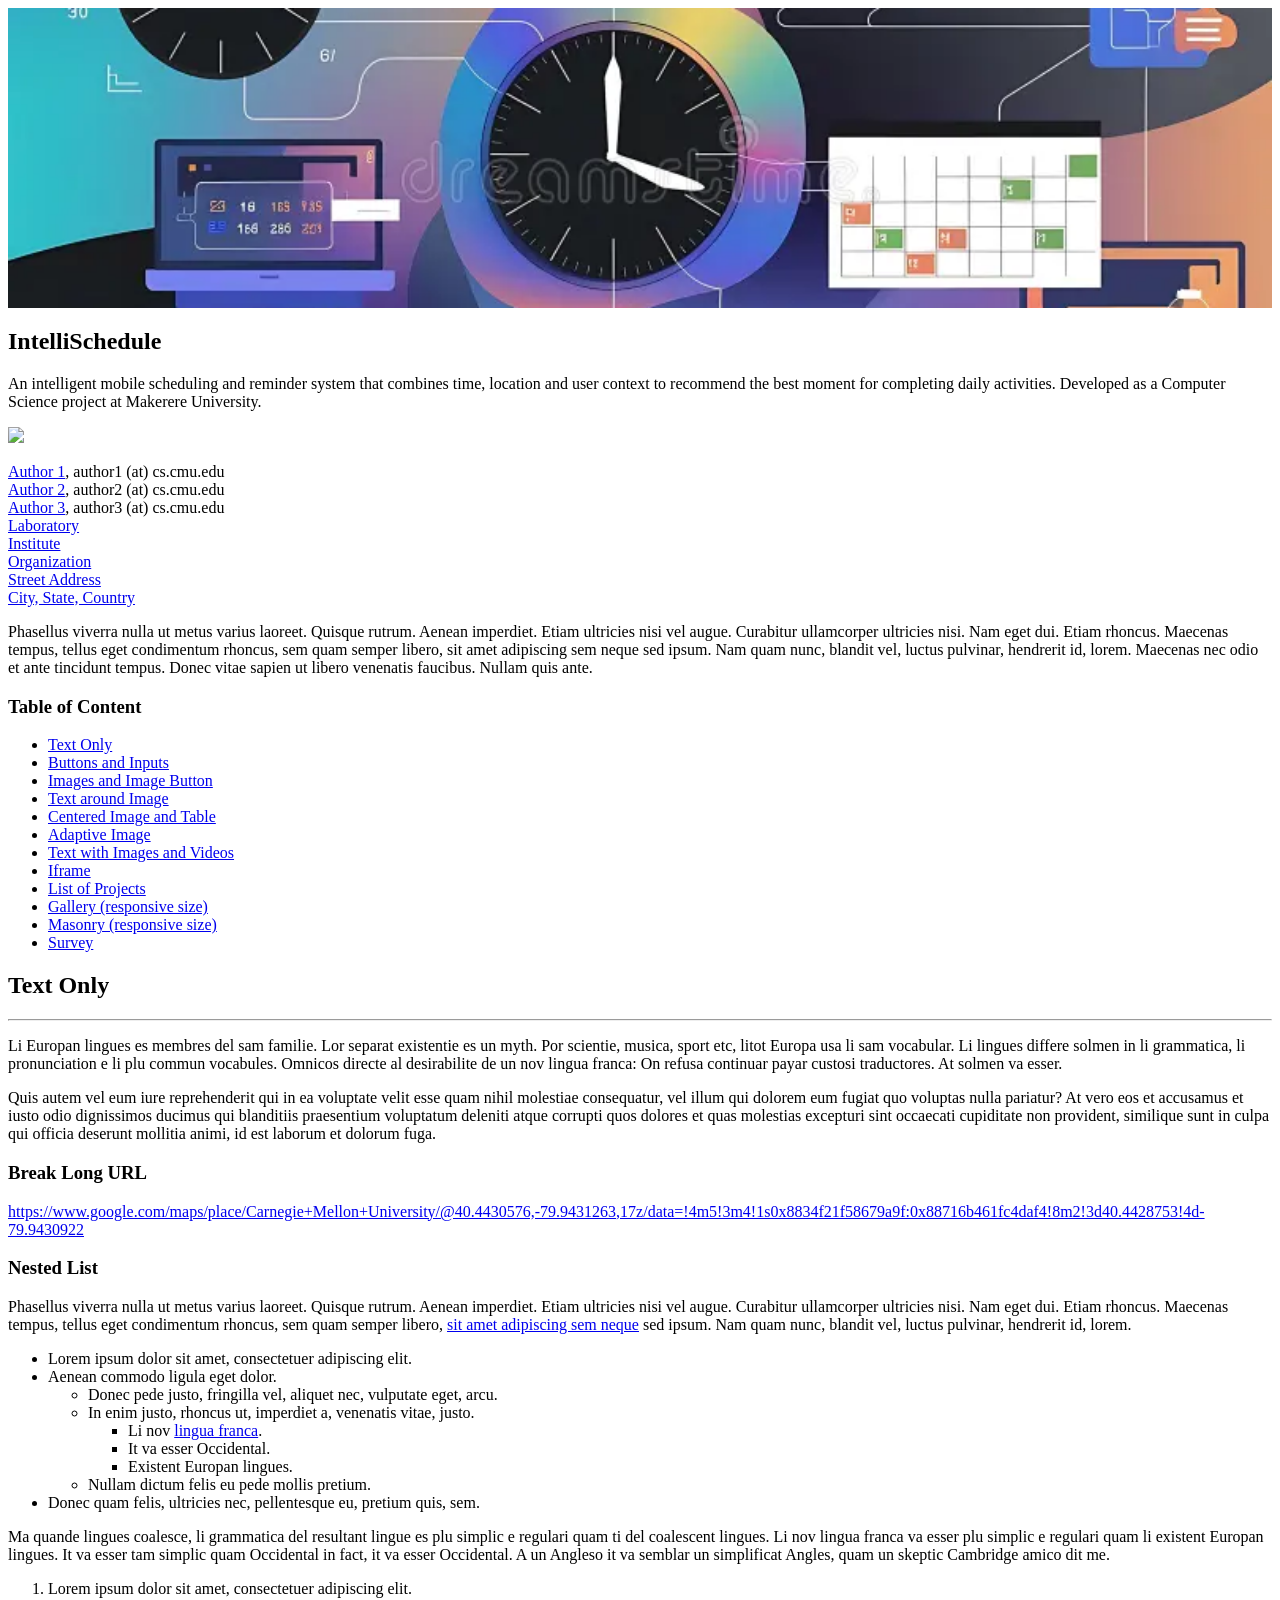
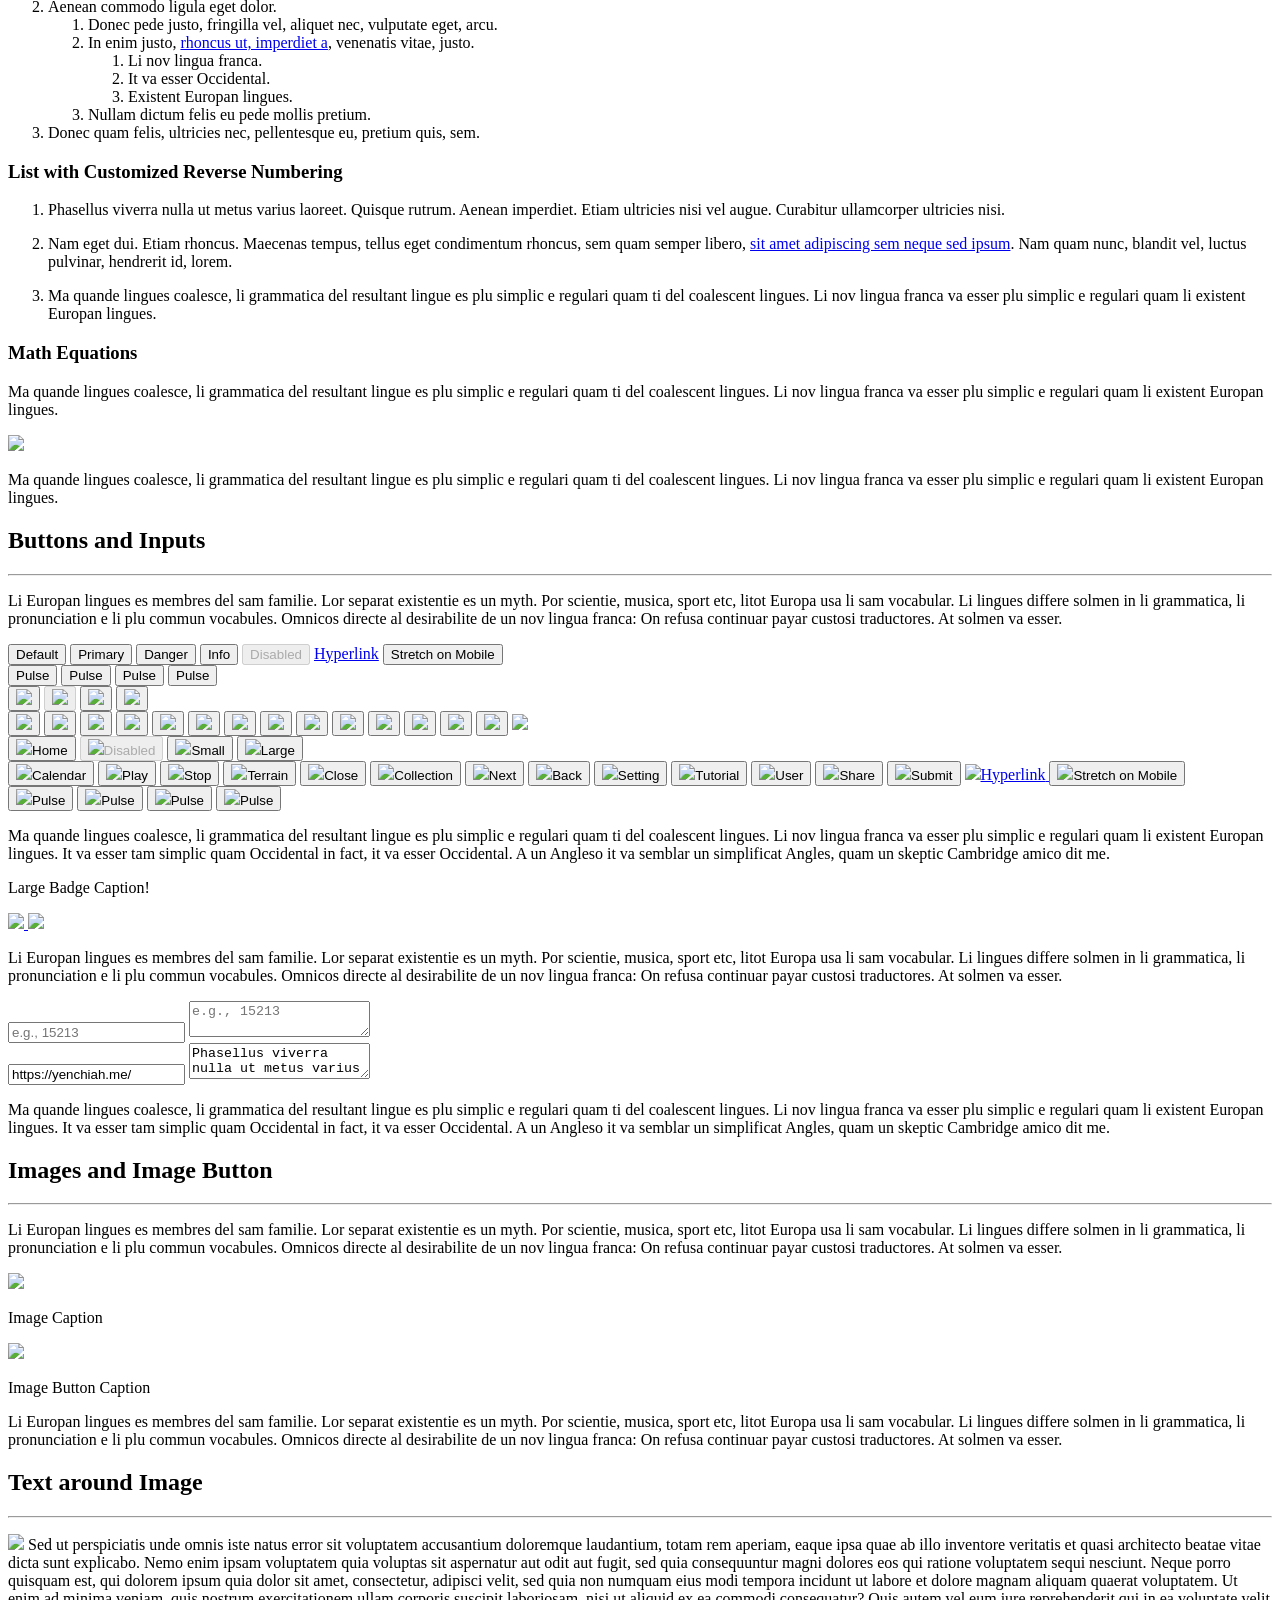
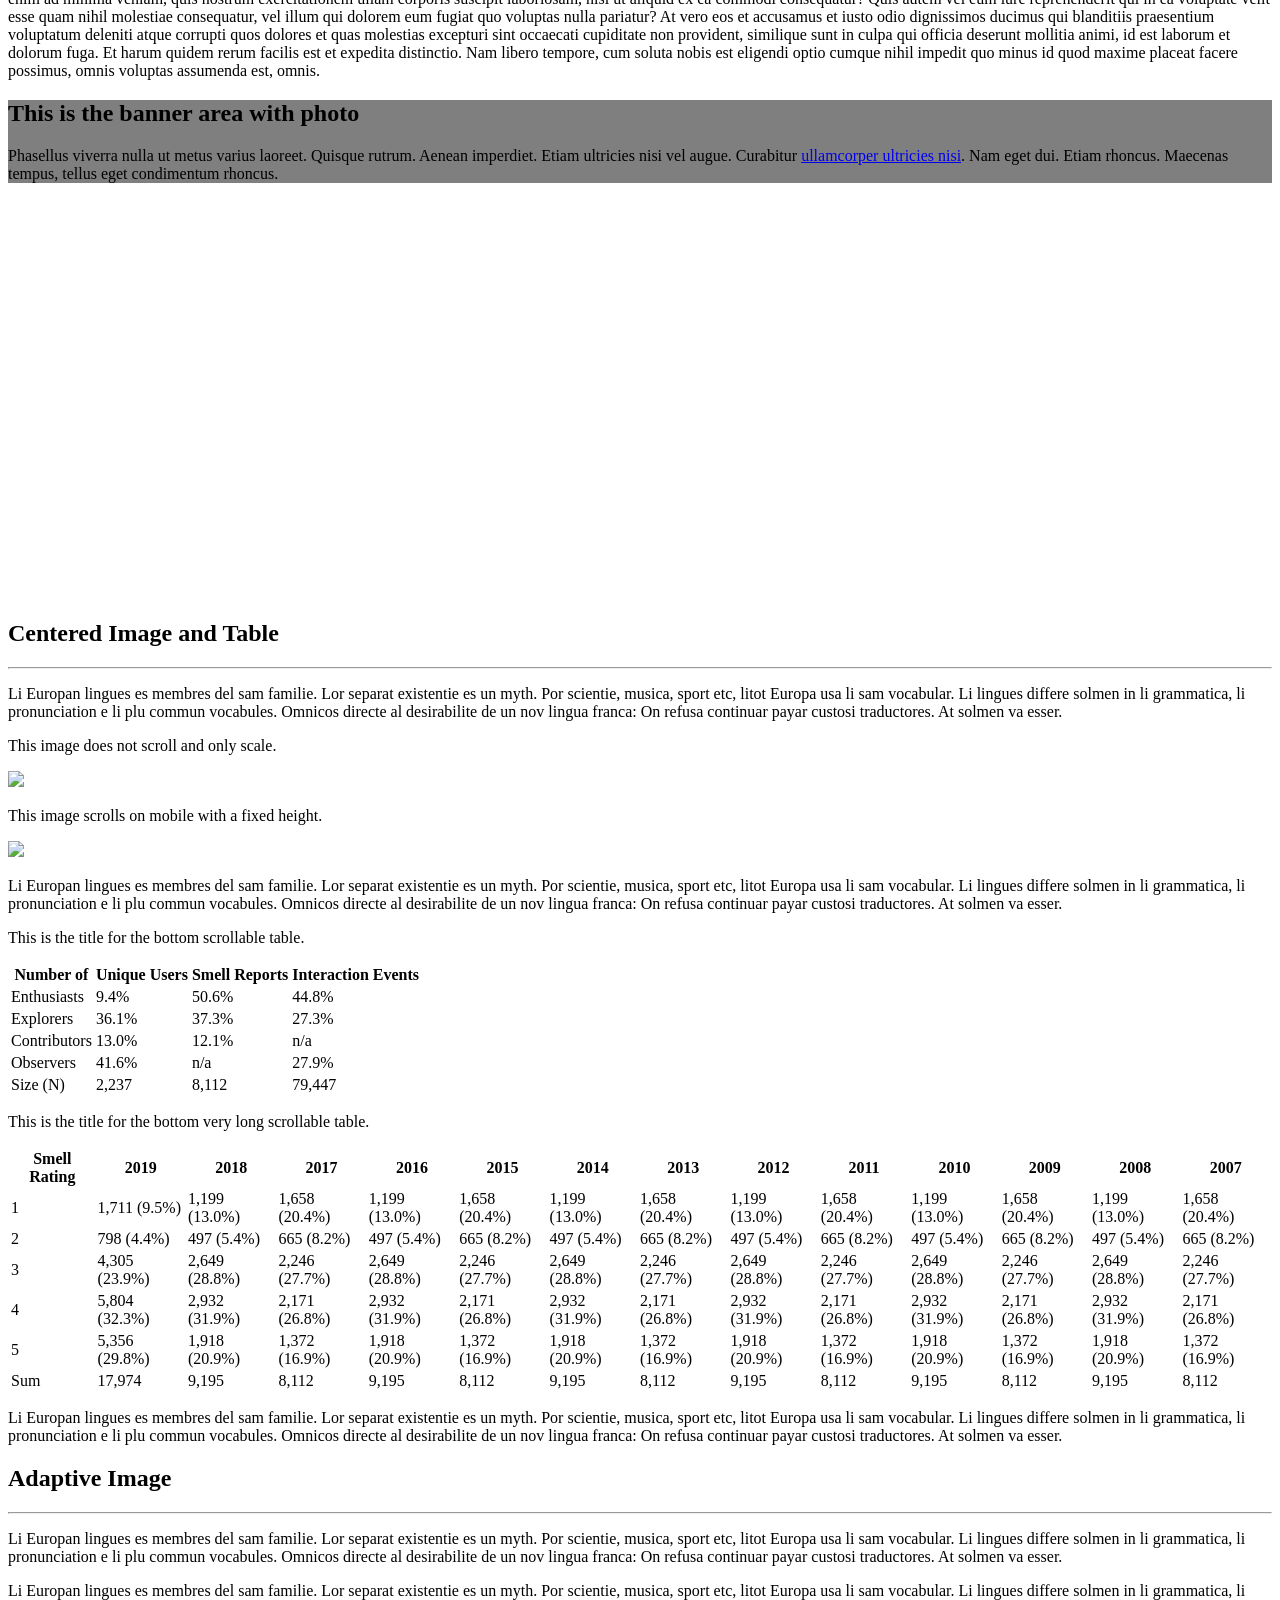
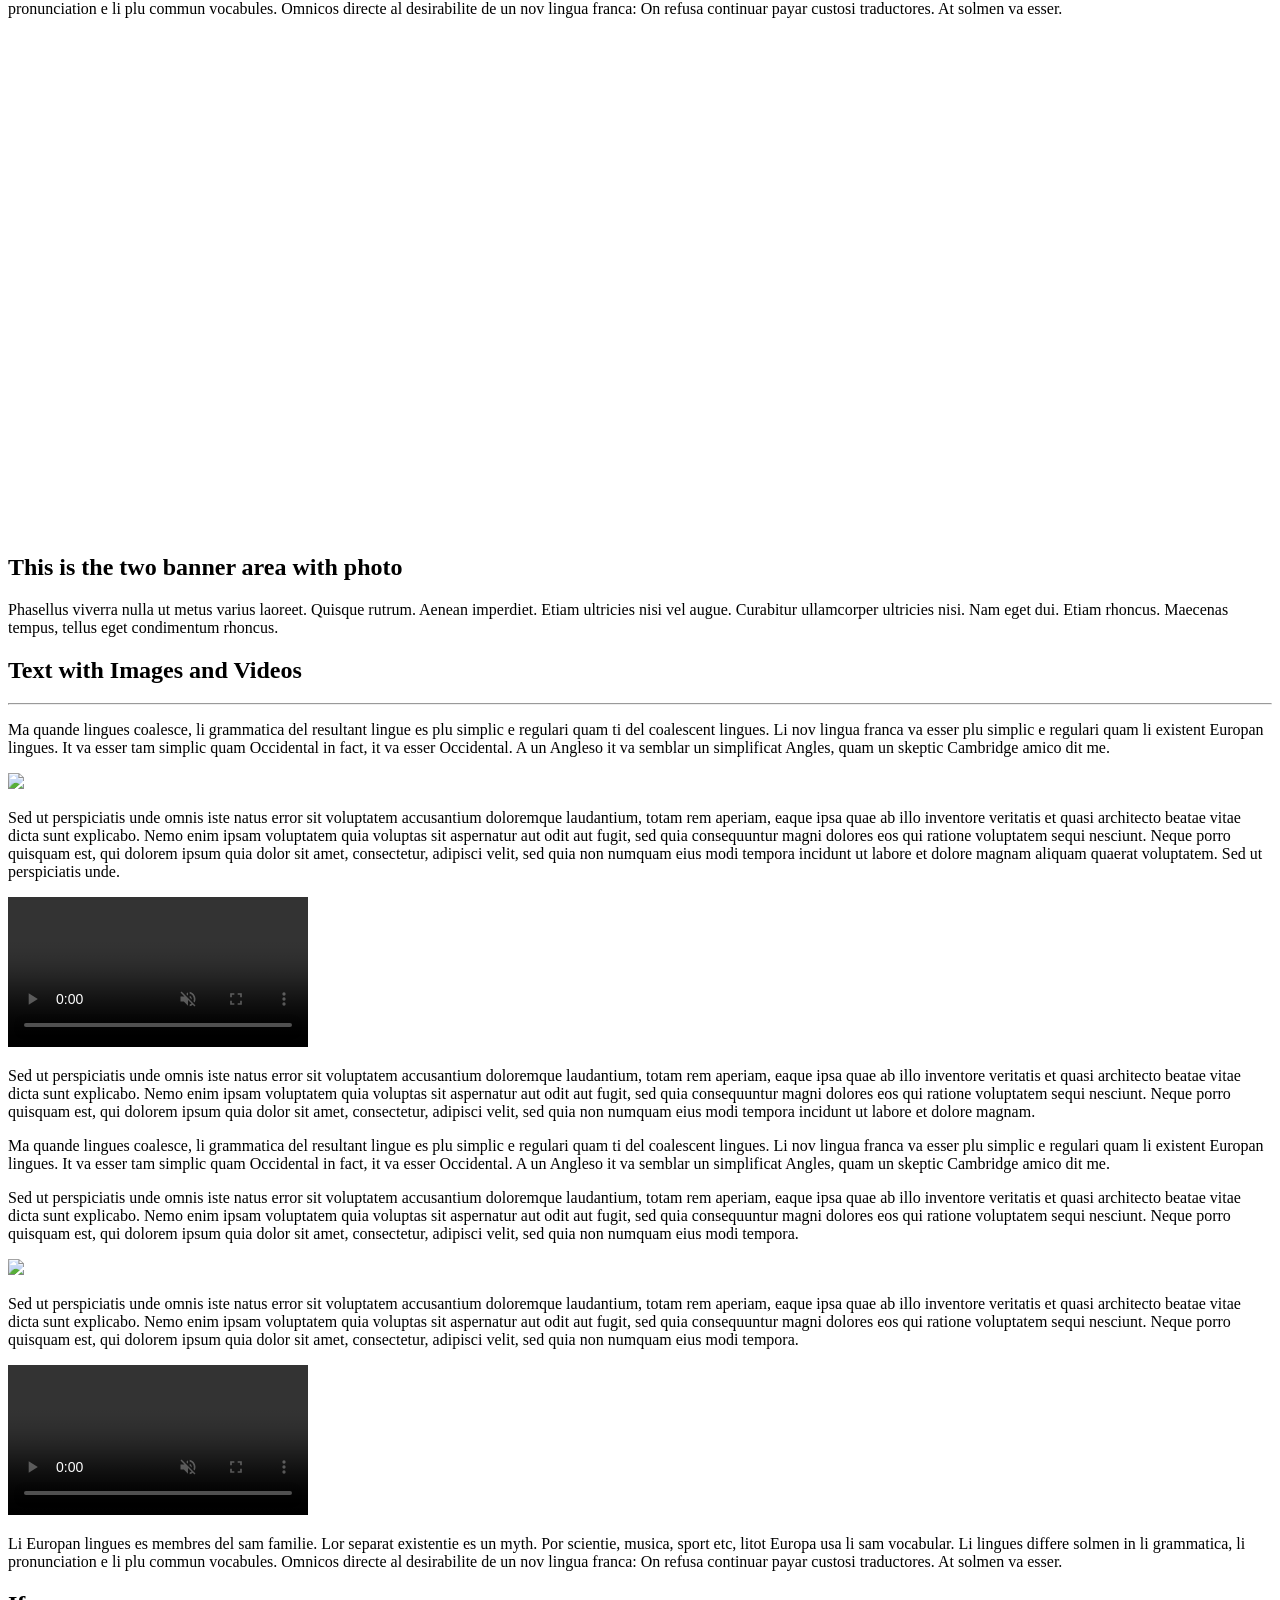
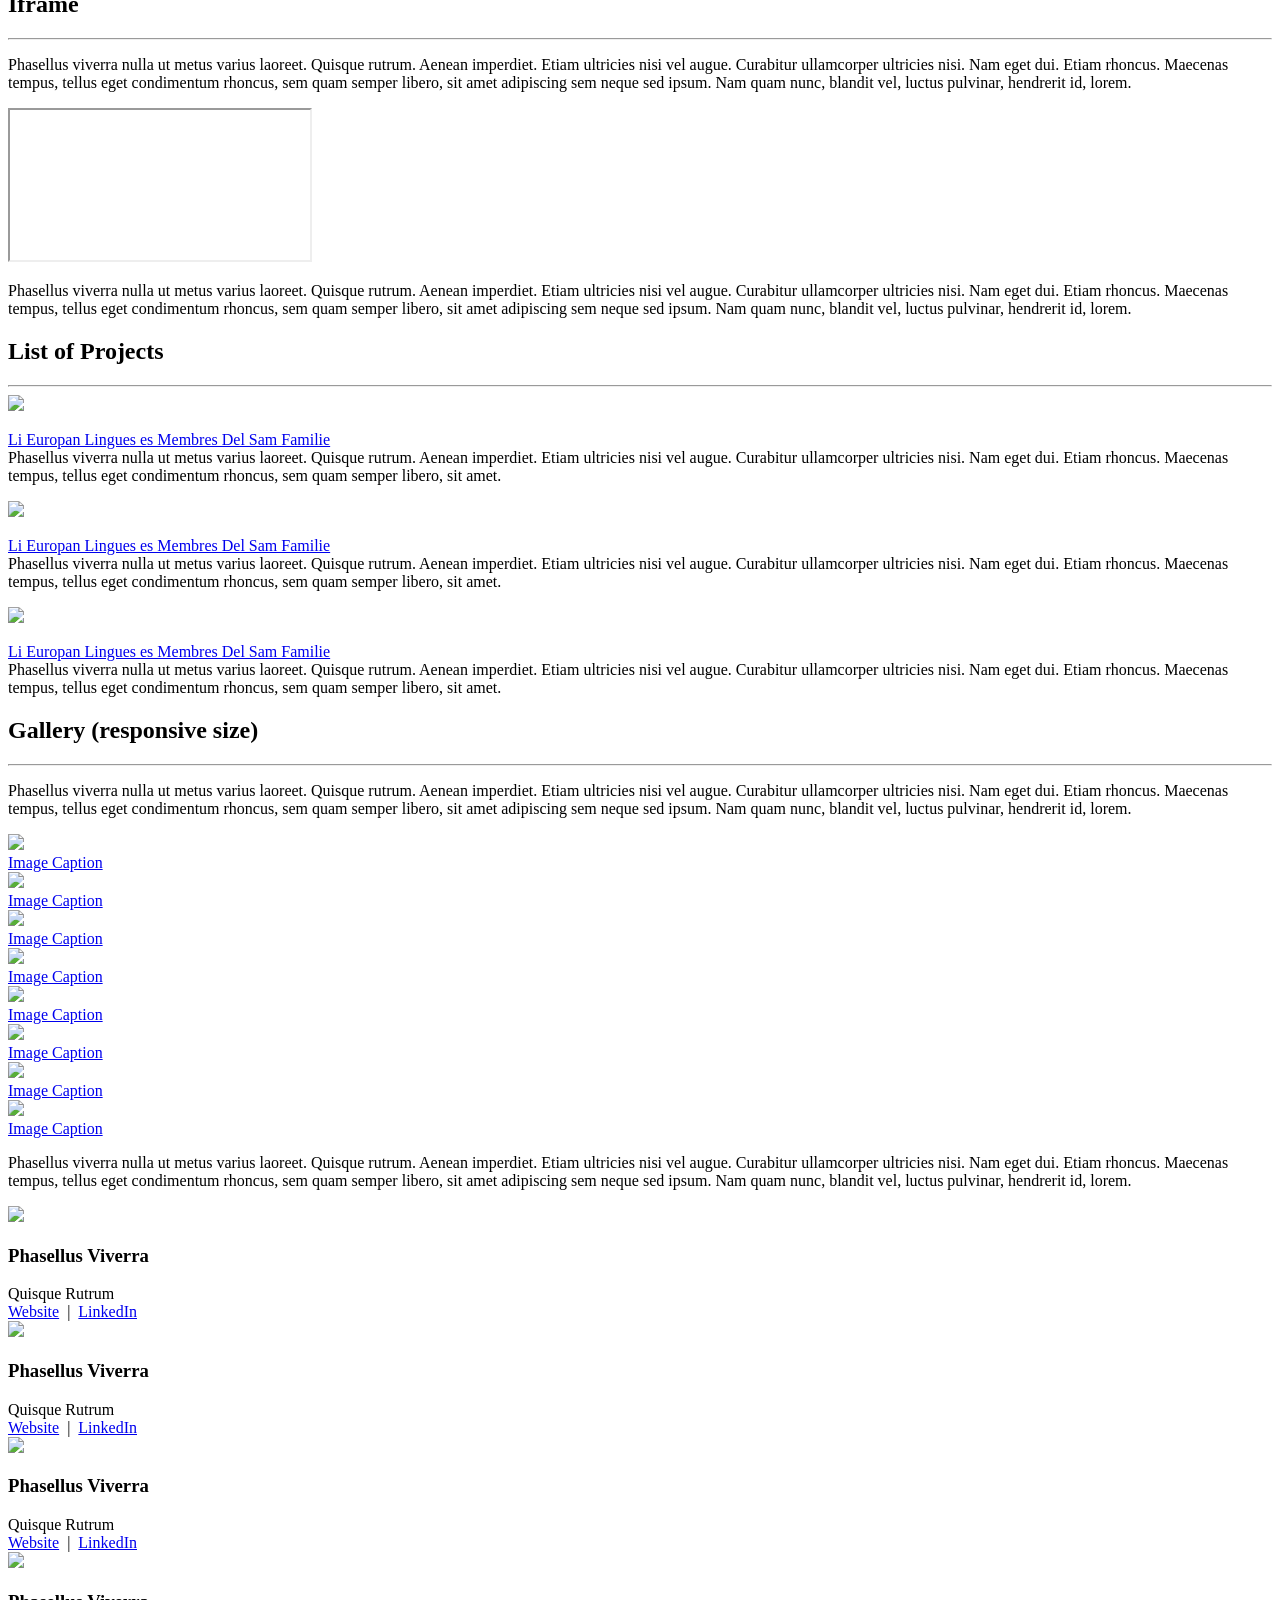
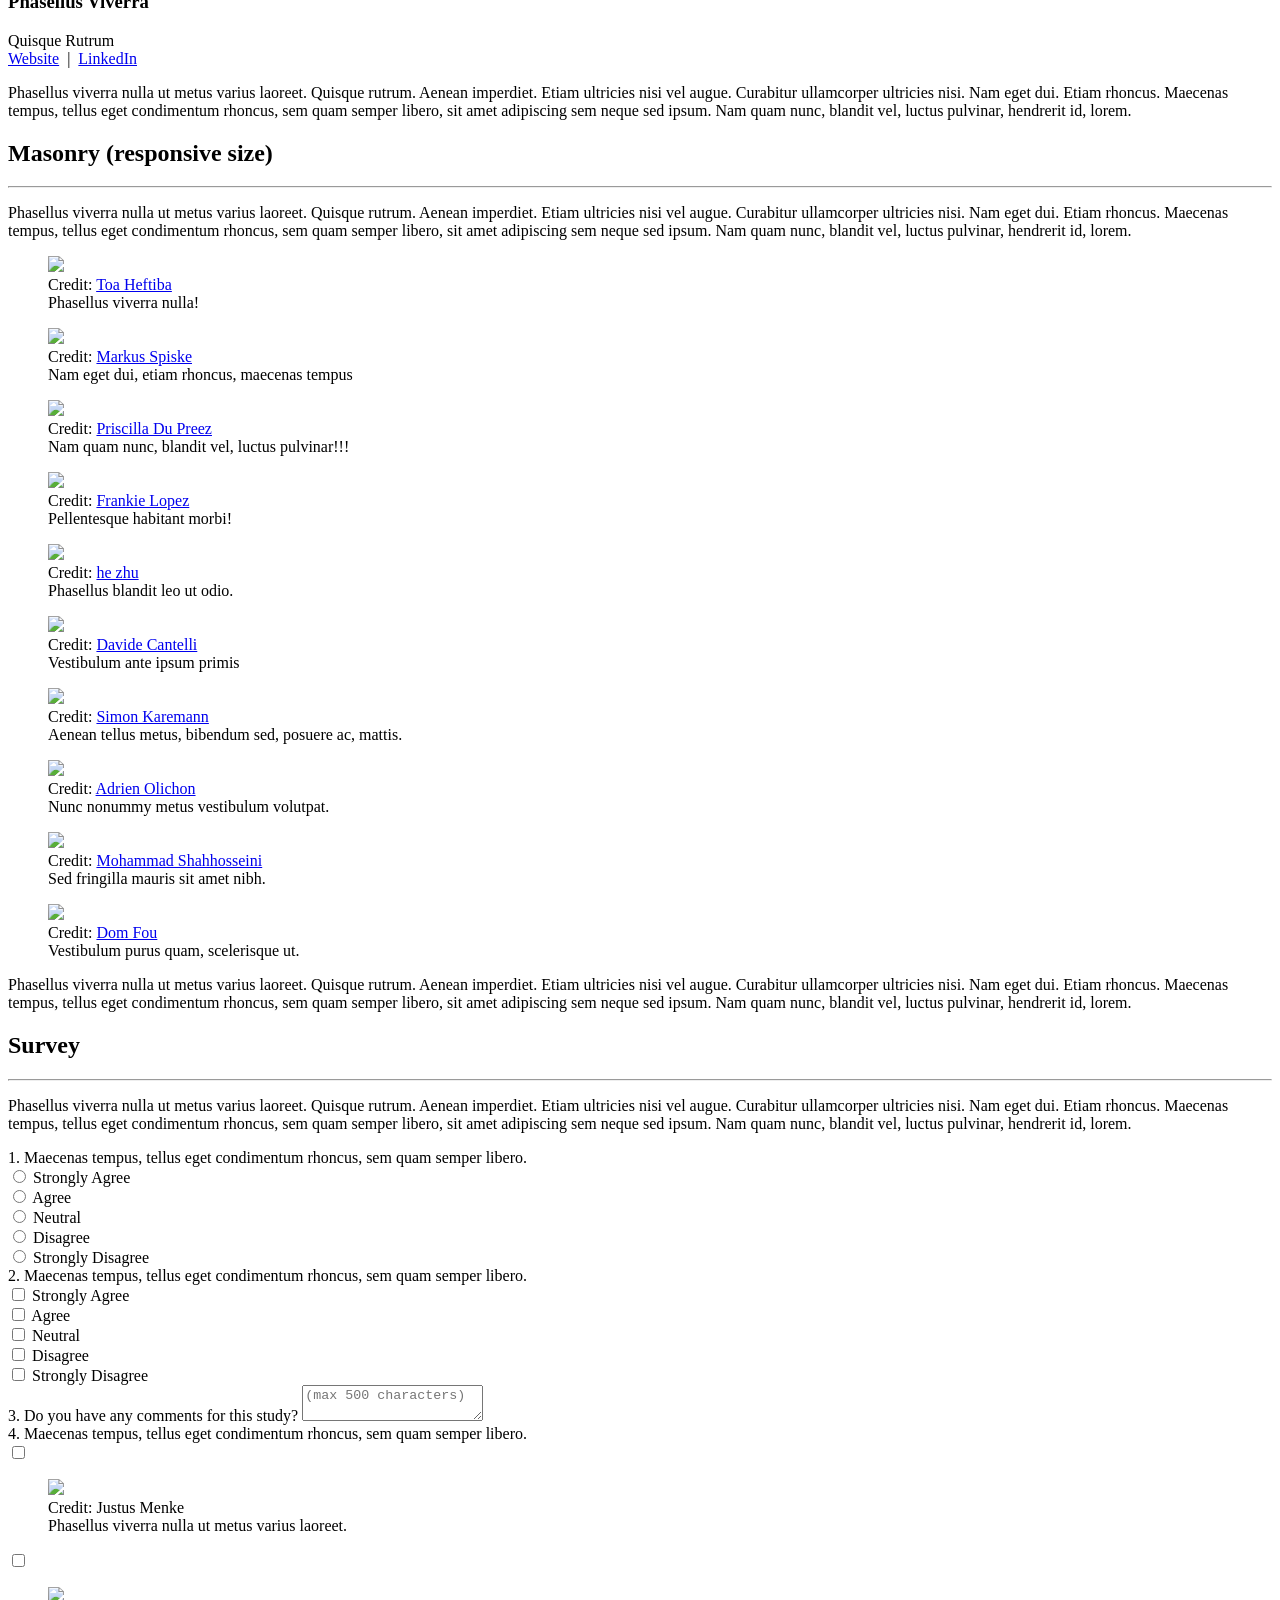
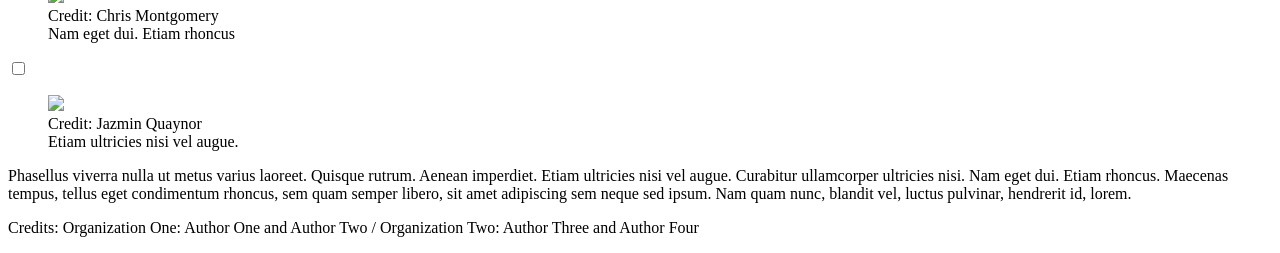
==== commit bf38d424: "background" ====
--- a/index.html
+++ b/index.html
@@ -28,7 +28,7 @@
   <div class="content-container">
     <!-------------------------------------------------------------------------------------------->
     <!--Start Header-->
-    <div class="banner" style="background: url('Screenshot_20260722-134817.png') no-repeat center; background-size: cover; height: 300px;"></div>
+    <div class="banner" style="background: url('img/abstract-hybrid-scheduling-background-showing-interconnected-clocks-calendars-digital-devices-representing-flexible-work-time-413284153.webp') no-repeat center; background-size: cover; height: 300px;"></div>
     <div class="banner">
       <div class="banner-table flex-column">
         <div class="flex-row">
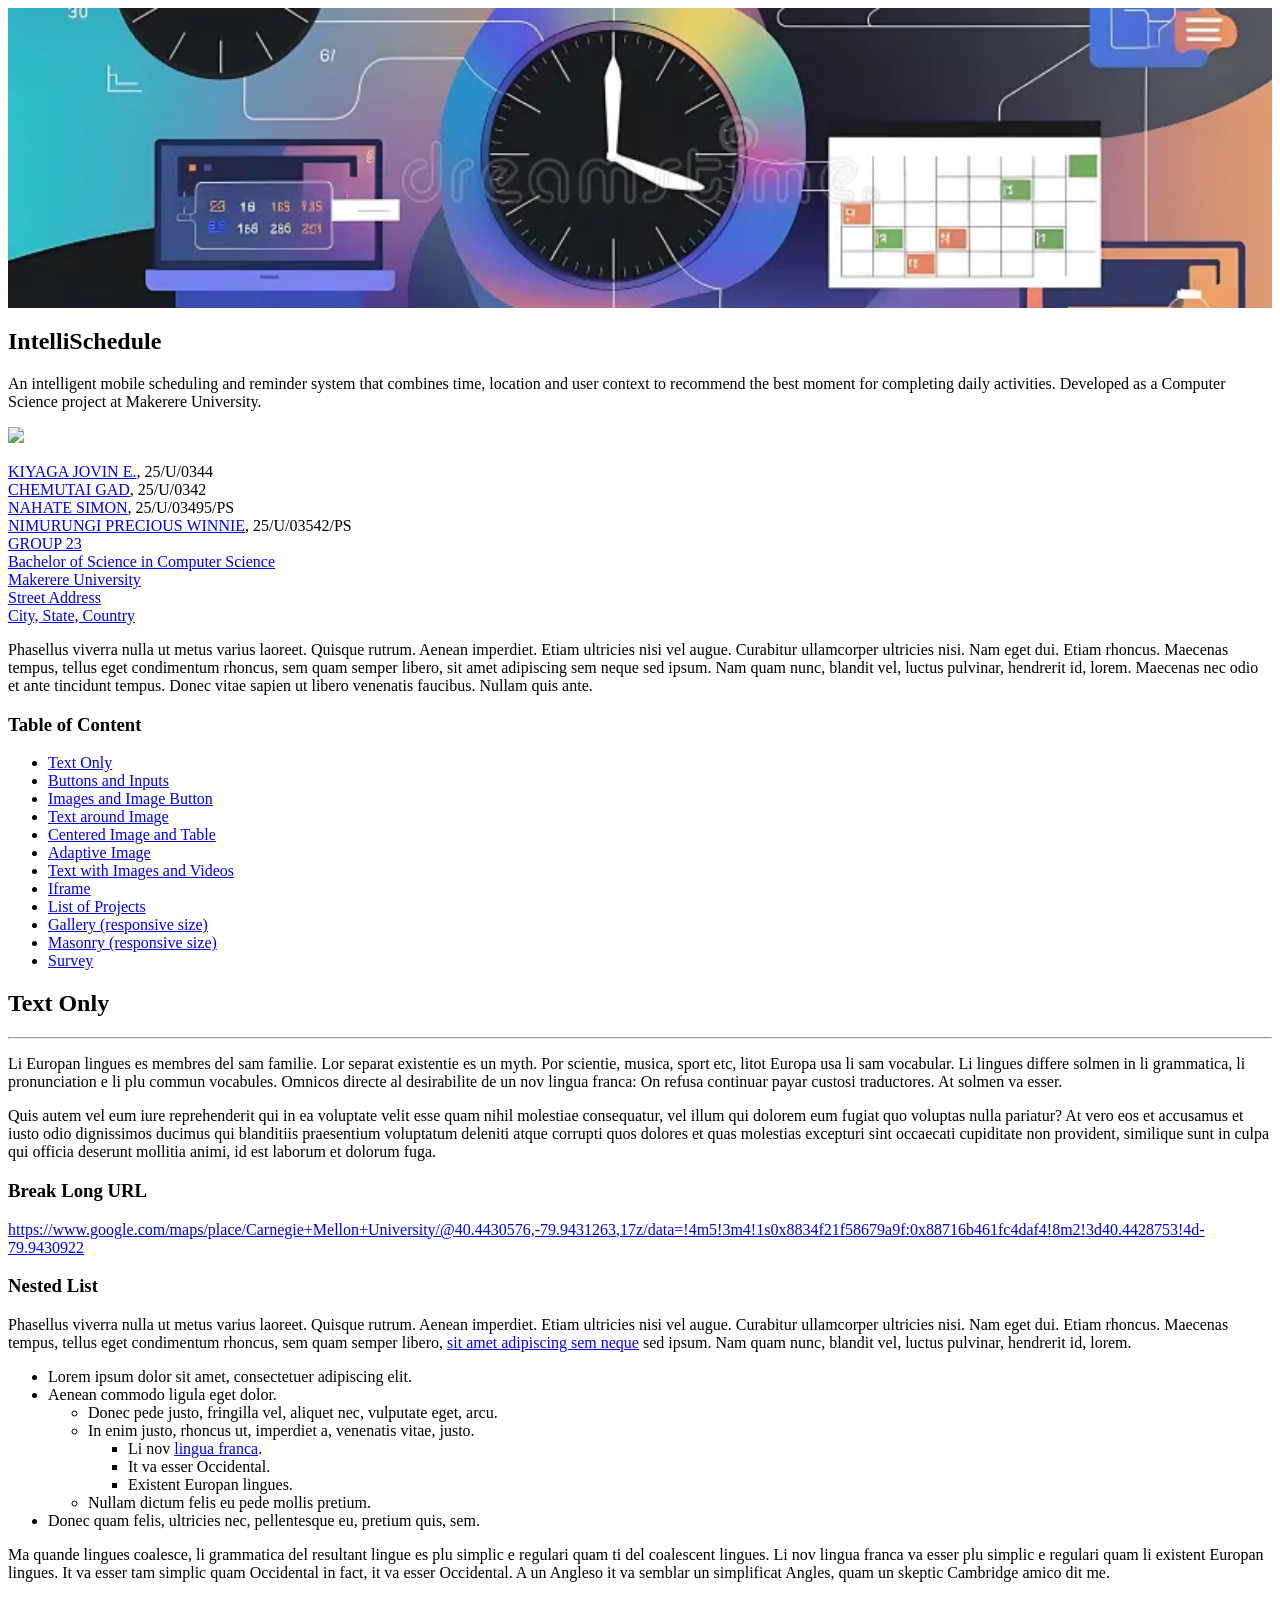
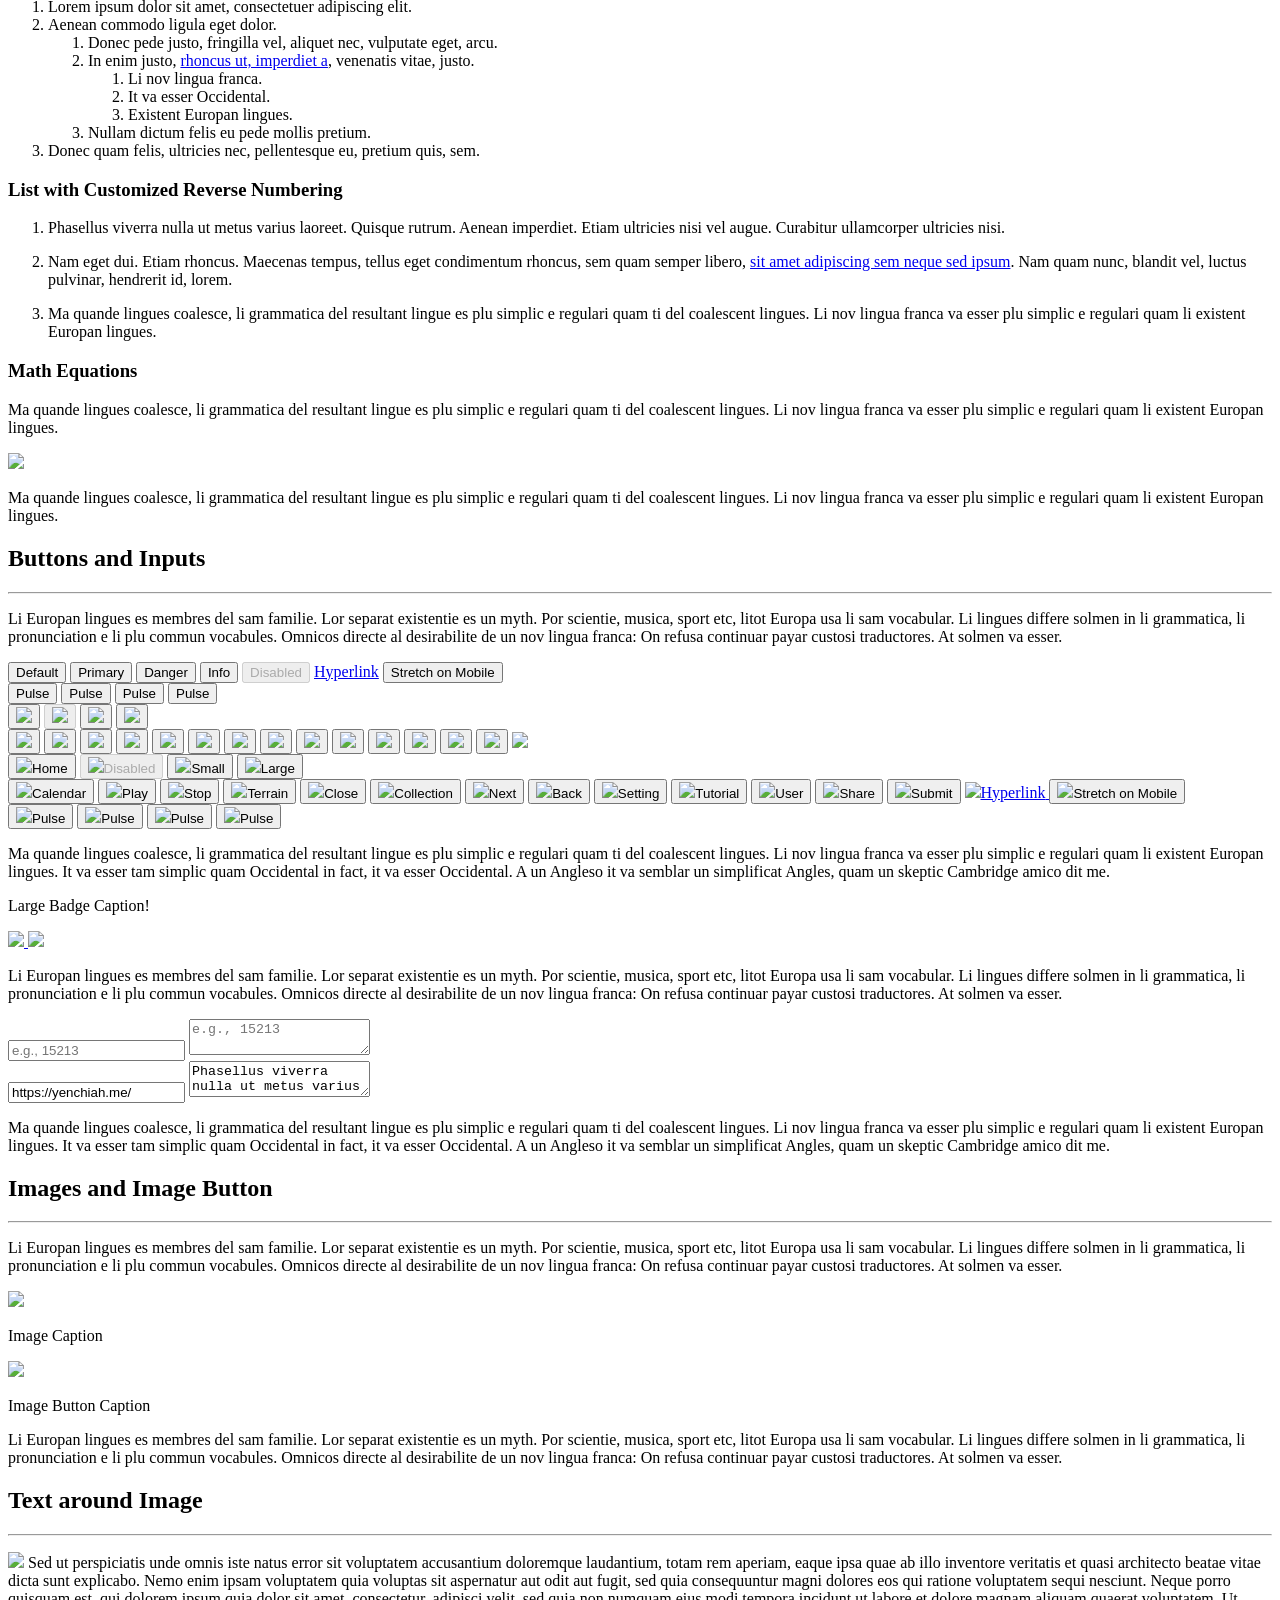
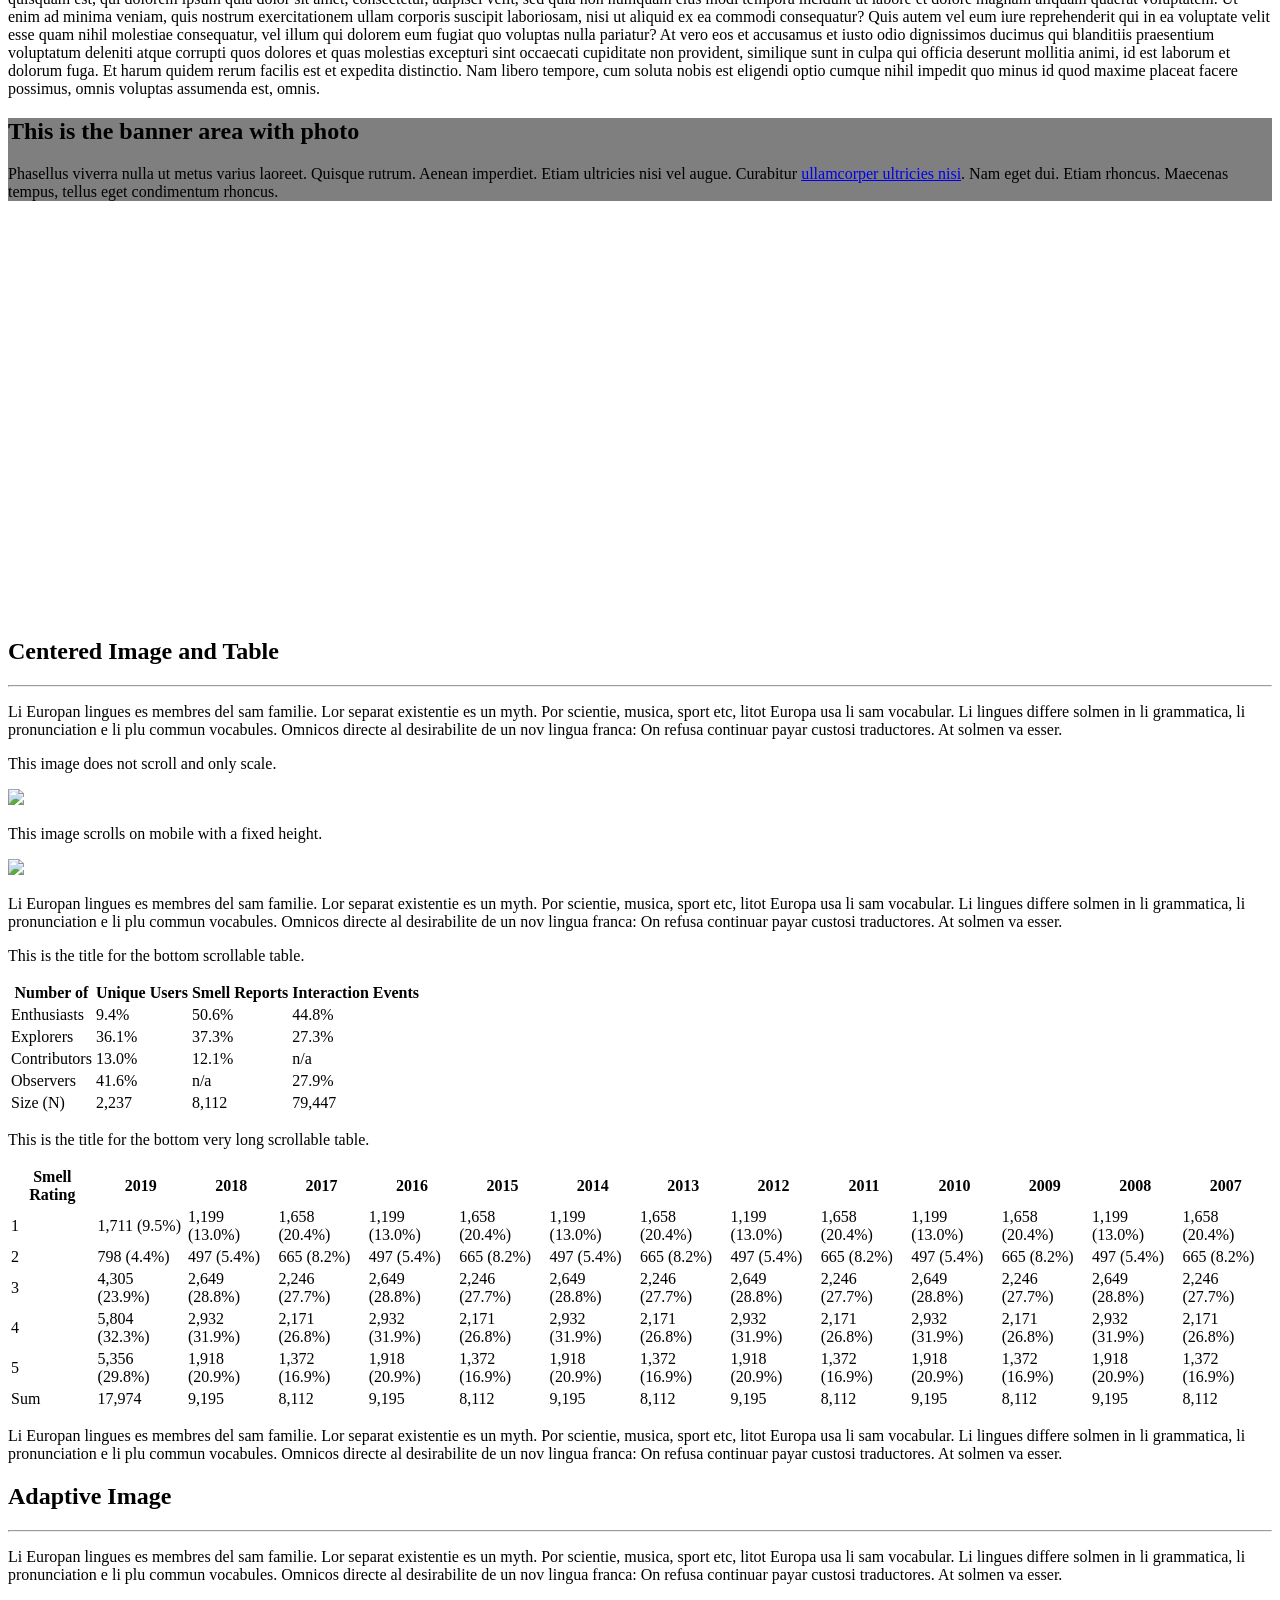
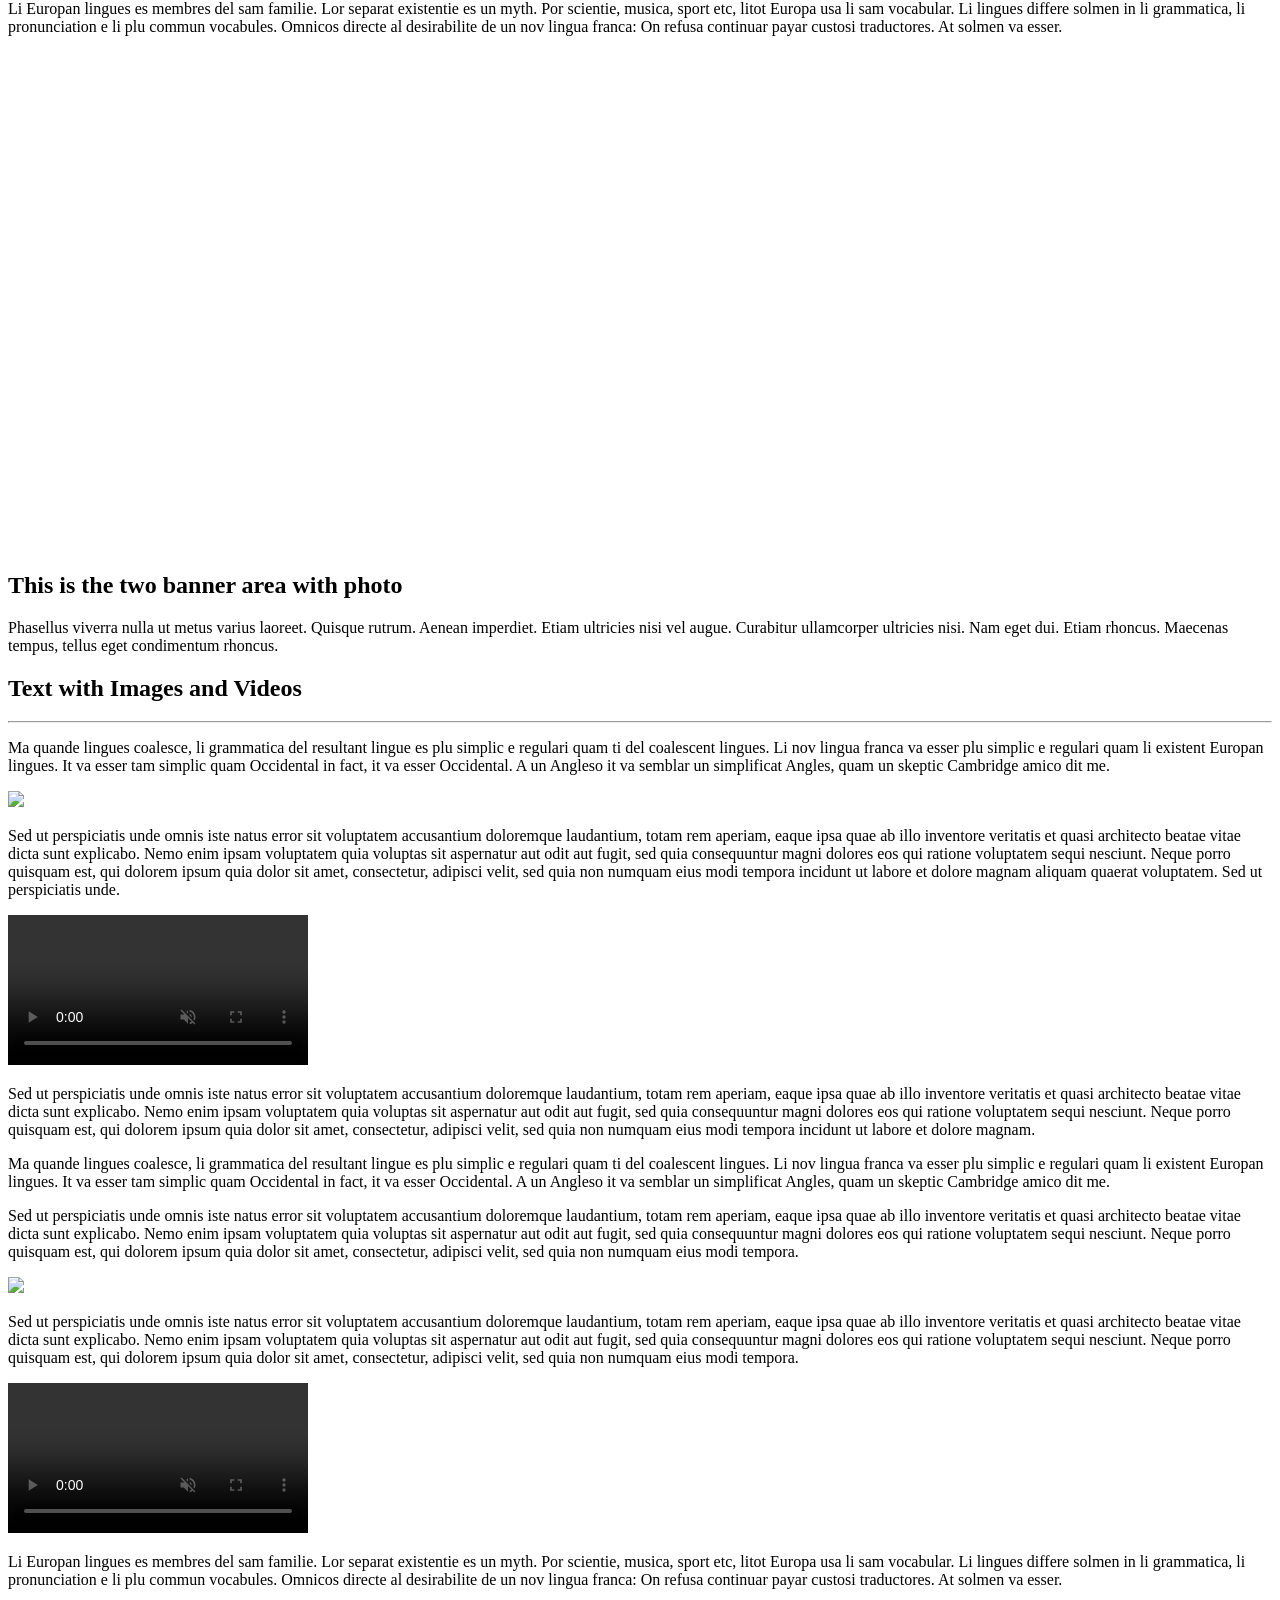
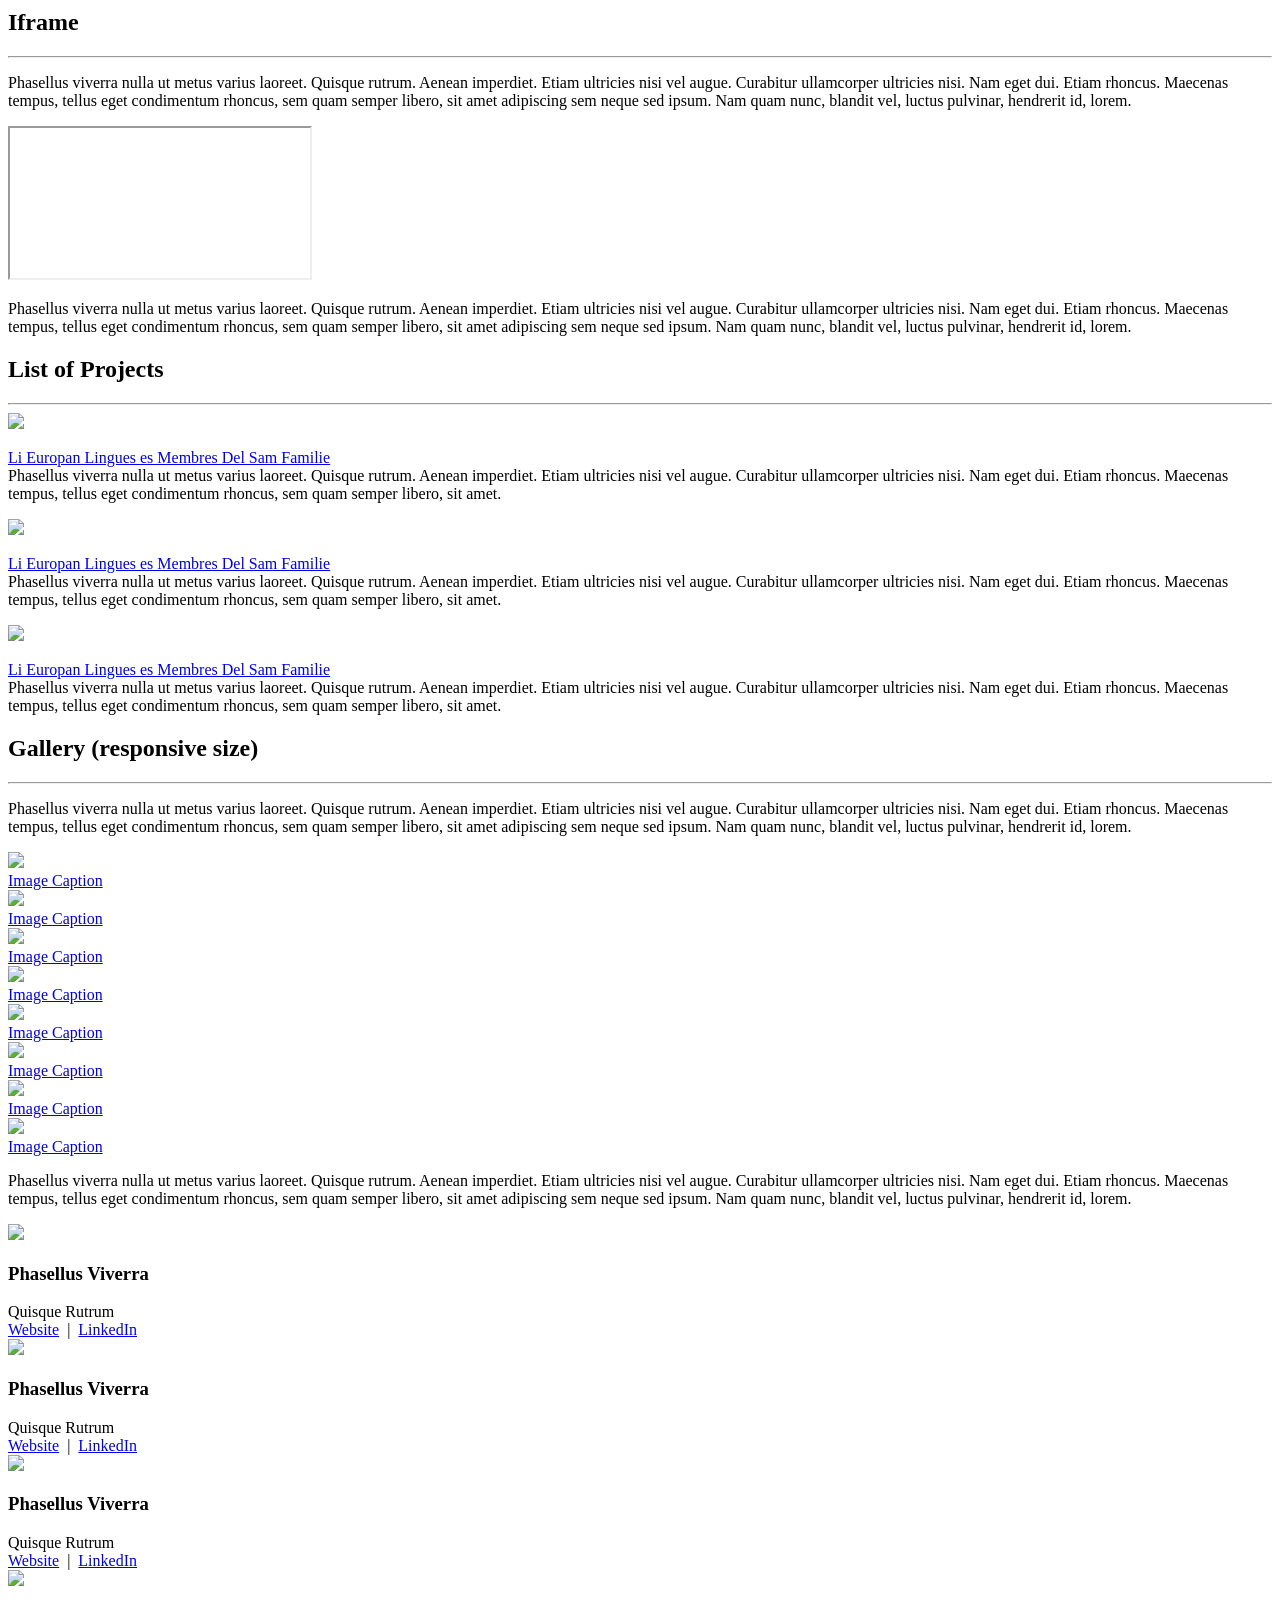
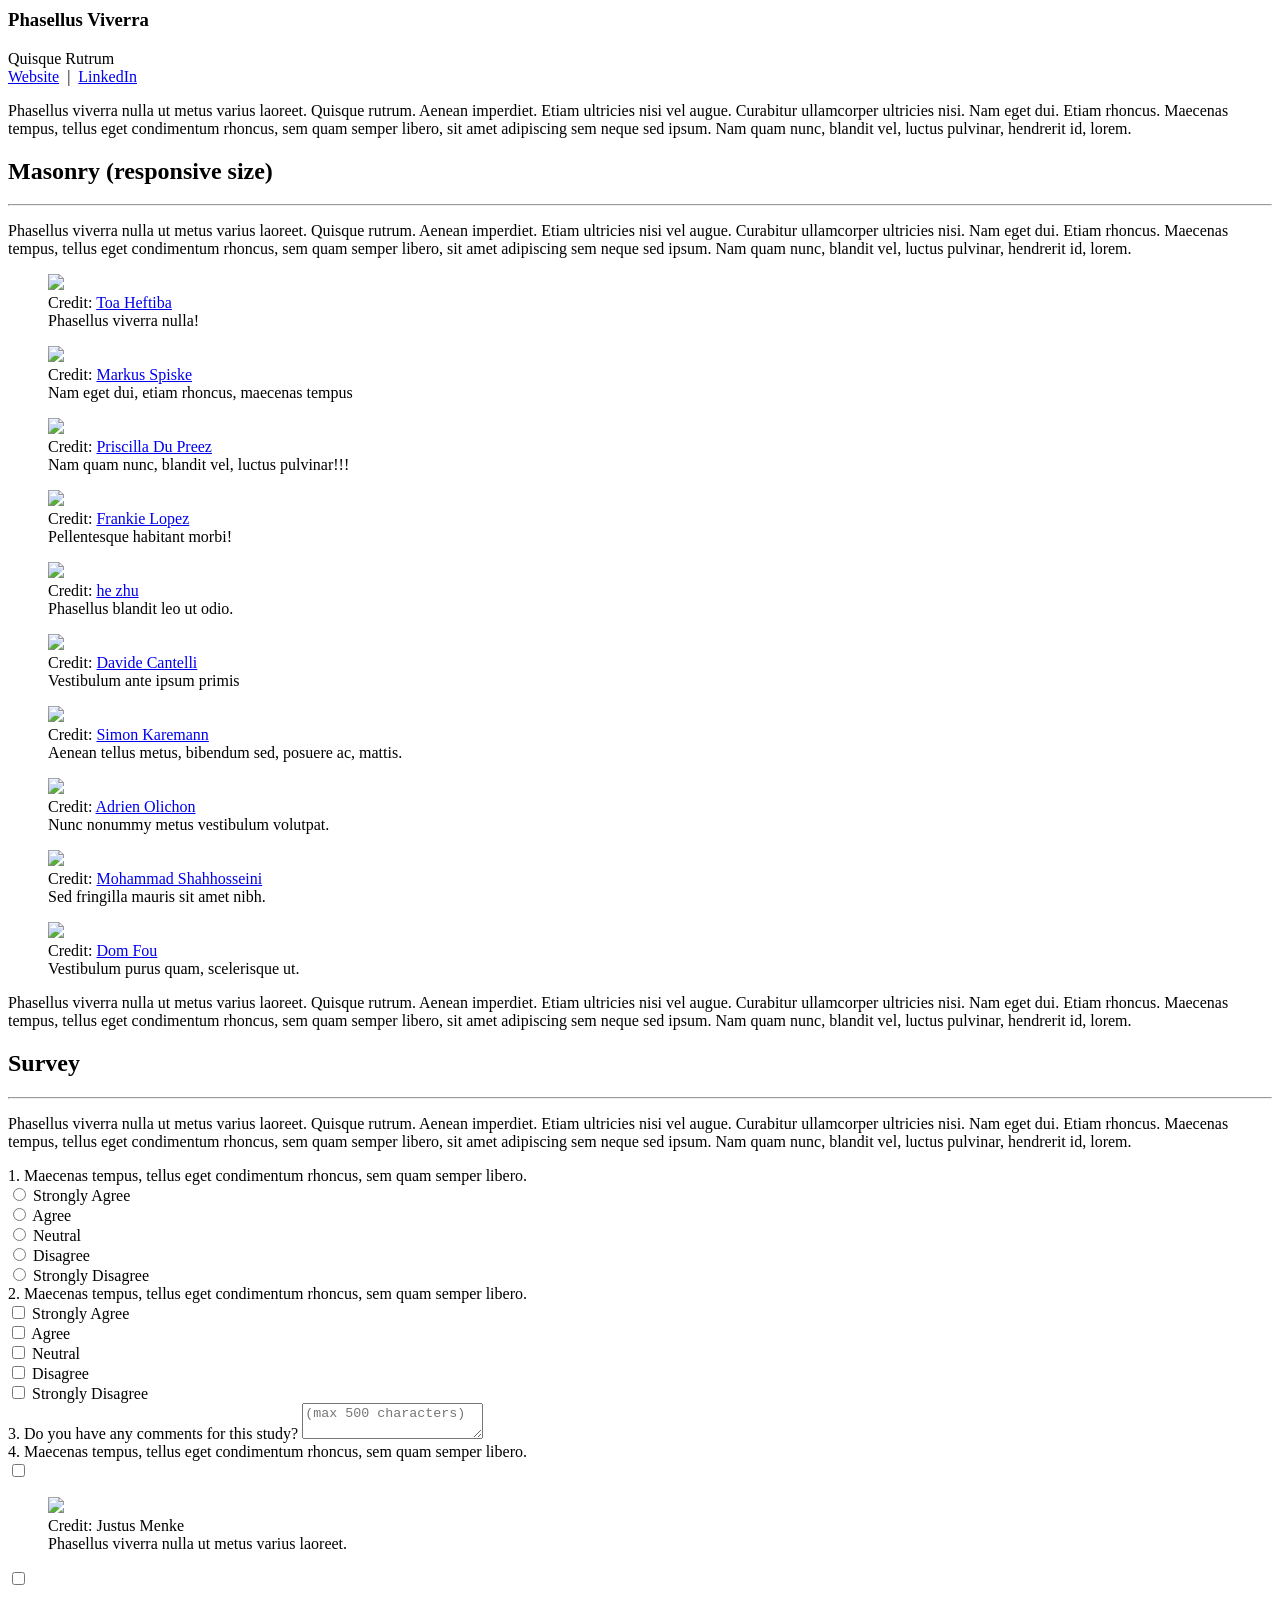
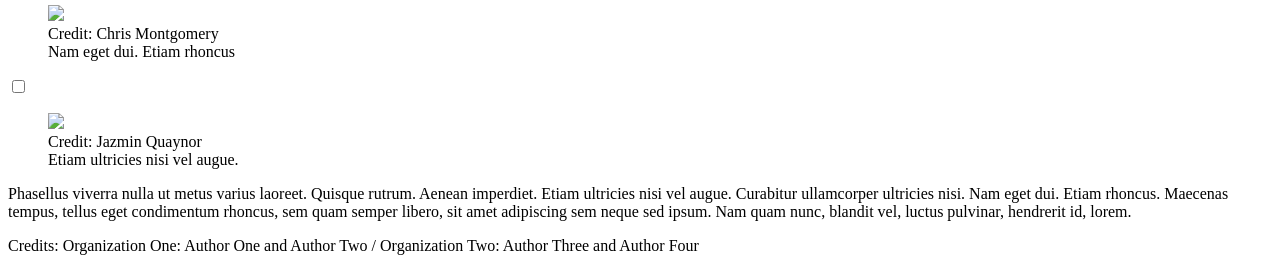
==== commit d7dddfc8: "worked on the content table" ====
--- a/index.html
+++ b/index.html
@@ -57,12 +57,14 @@
           </div>
           <div class="flex-item flex-column">
             <p class="text text-large">
-              <a target="_blank" href="javascript:void(0)">Author 1</a>, author1 (at) cs.cmu.edu<br>
-              <a target="_blank" href="javascript:void(0)">Author 2</a>, author2 (at) cs.cmu.edu<br>
-              <a target="_blank" href="javascript:void(0)">Author 3</a>, author3 (at) cs.cmu.edu<br>
-              <a target="_blank" href="javascript:void(0)">Laboratory</a><br>
-              <a target="_blank" href="javascript:void(0)">Institute</a><br>
-              <a target="_blank" href="javascript:void(0)">Organization</a><br>
+              <a target="_blank" href="https://github.com/Jovin-Emmanuel">KIYAGA JOVIN E.</a>, 25/U/0344<br>
+              <a target="_blank" href="https://github.com/gad-05">CHEMUTAI GAD</a>, 25/U/0342<br>
+              <a target="_blank" href="https://github.com/nahatesimon125-ai">NAHATE SIMON</a>, 25/U/03495/PS<br>
+              <a target="_blank" href="https://github.com/nimurungipreciouswinnie">NIMURUNGI PRECIOUS WINNIE</a>, 25/U/03542/PS<br>
+
+              <a target="_blank" href="javascript:void(0)">GROUP 23</a><br>
+              <a target="_blank" href="https://cocis.mak.ac.ug/">Bachelor of Science in Computer Science</a><br>
+              <a target="_blank" href="https://mak.ac.ug/">Makerere University</a><br>
               <a target="_blank" href="javascript:void(0)">Street Address</a><br>
               <a target="_blank" href="javascript:void(0)">City, State, Country</a>
             </p>
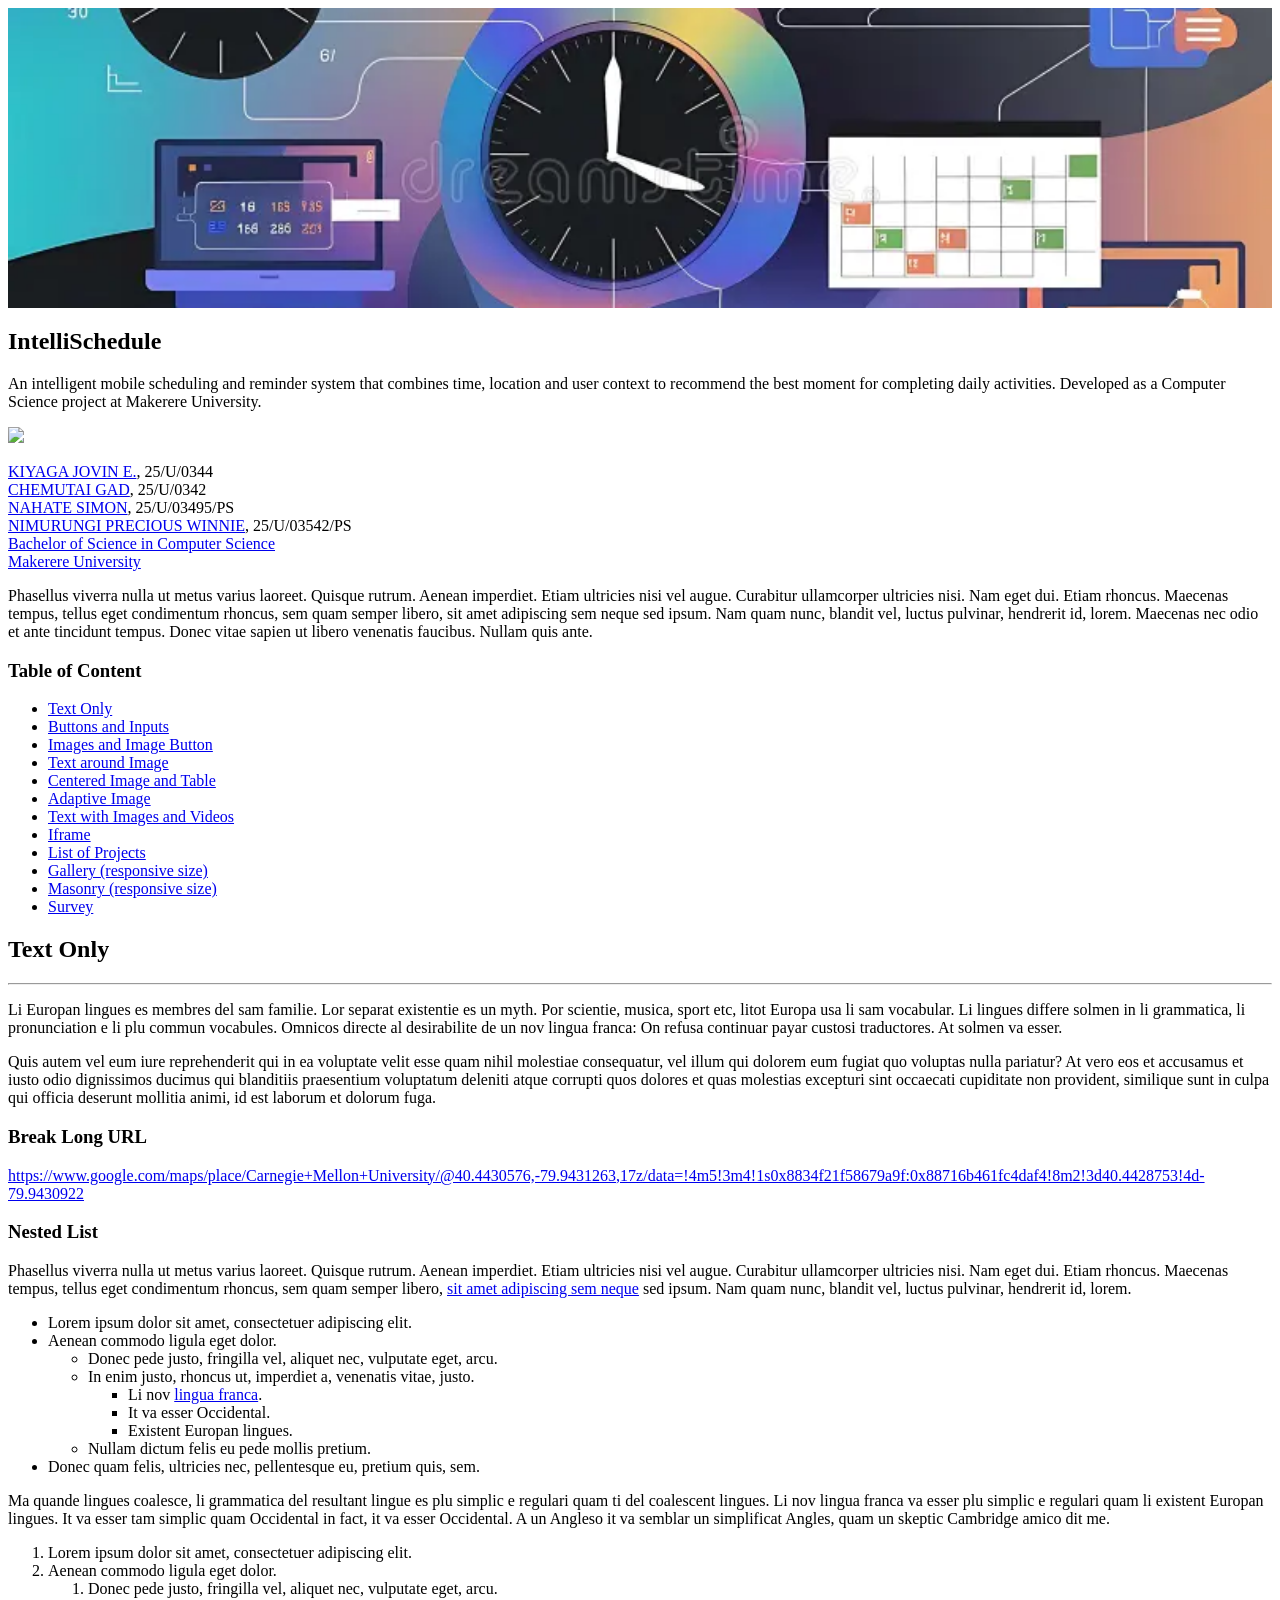
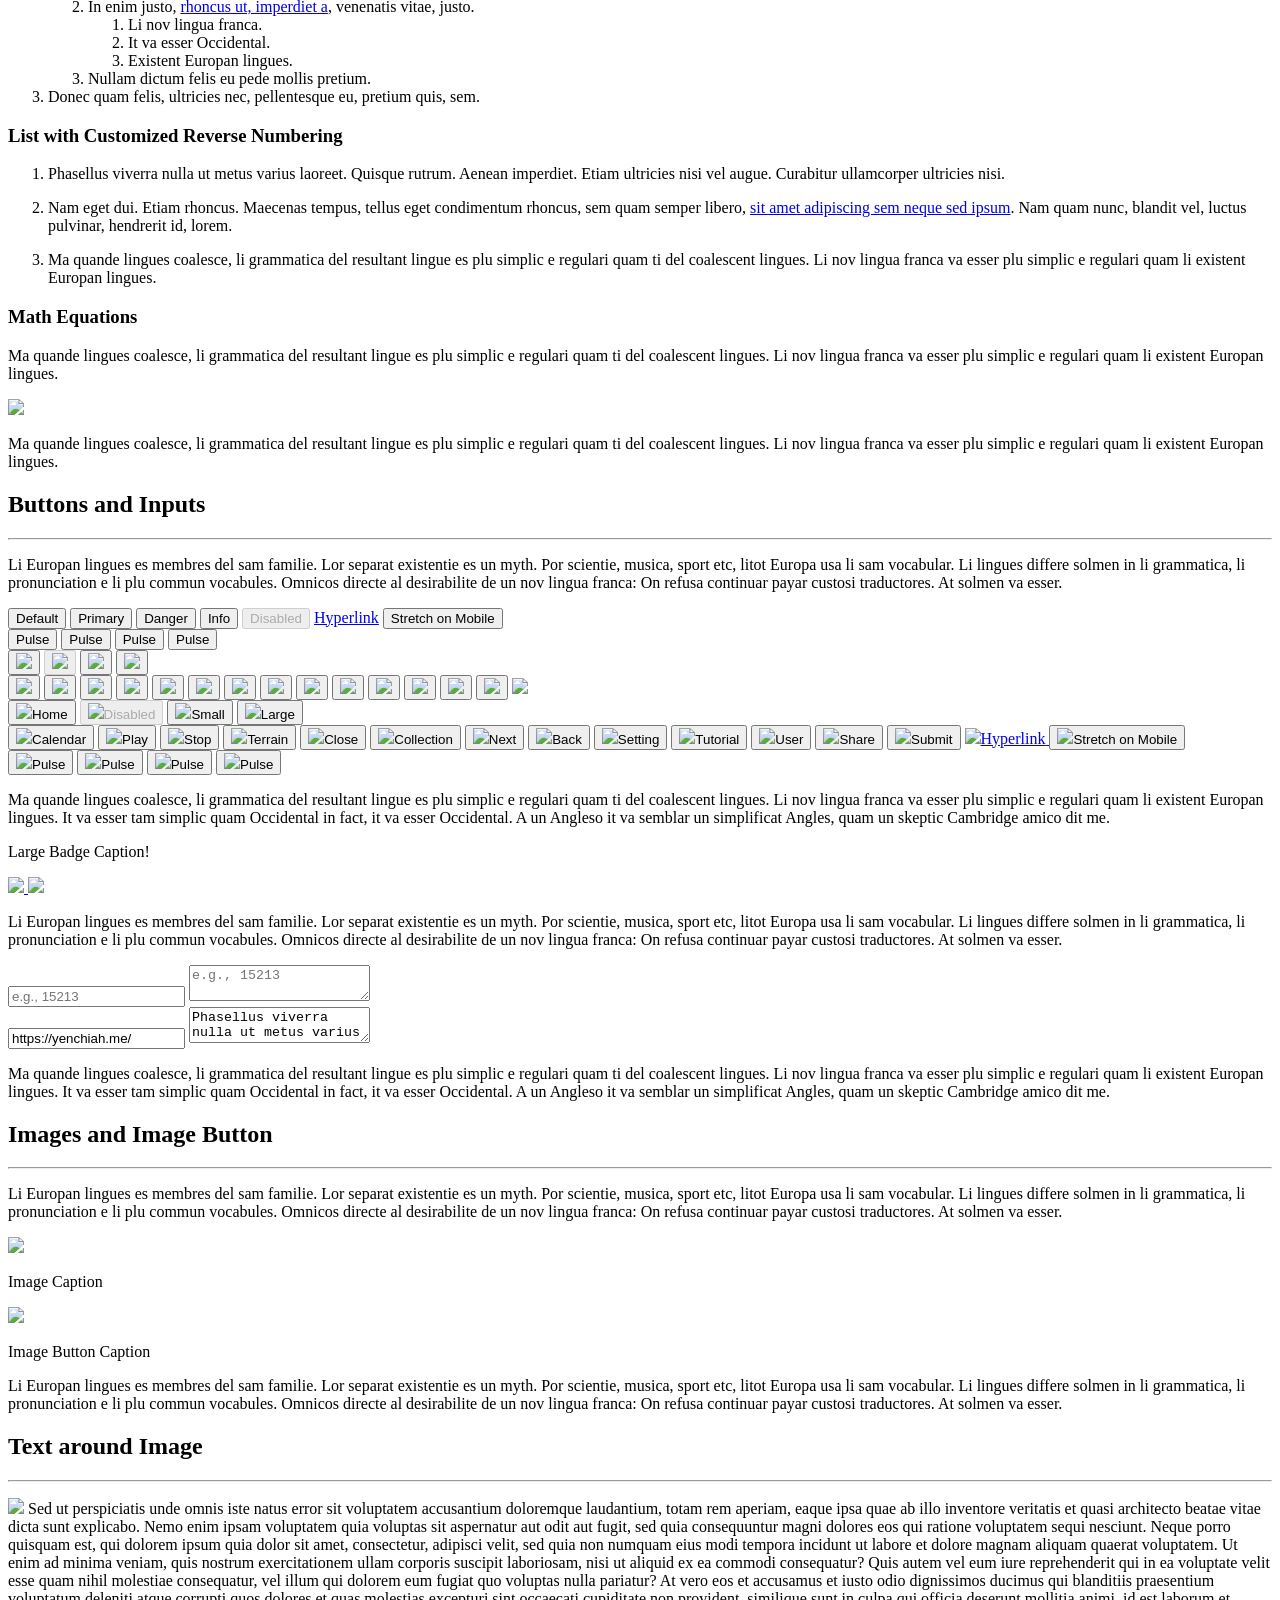
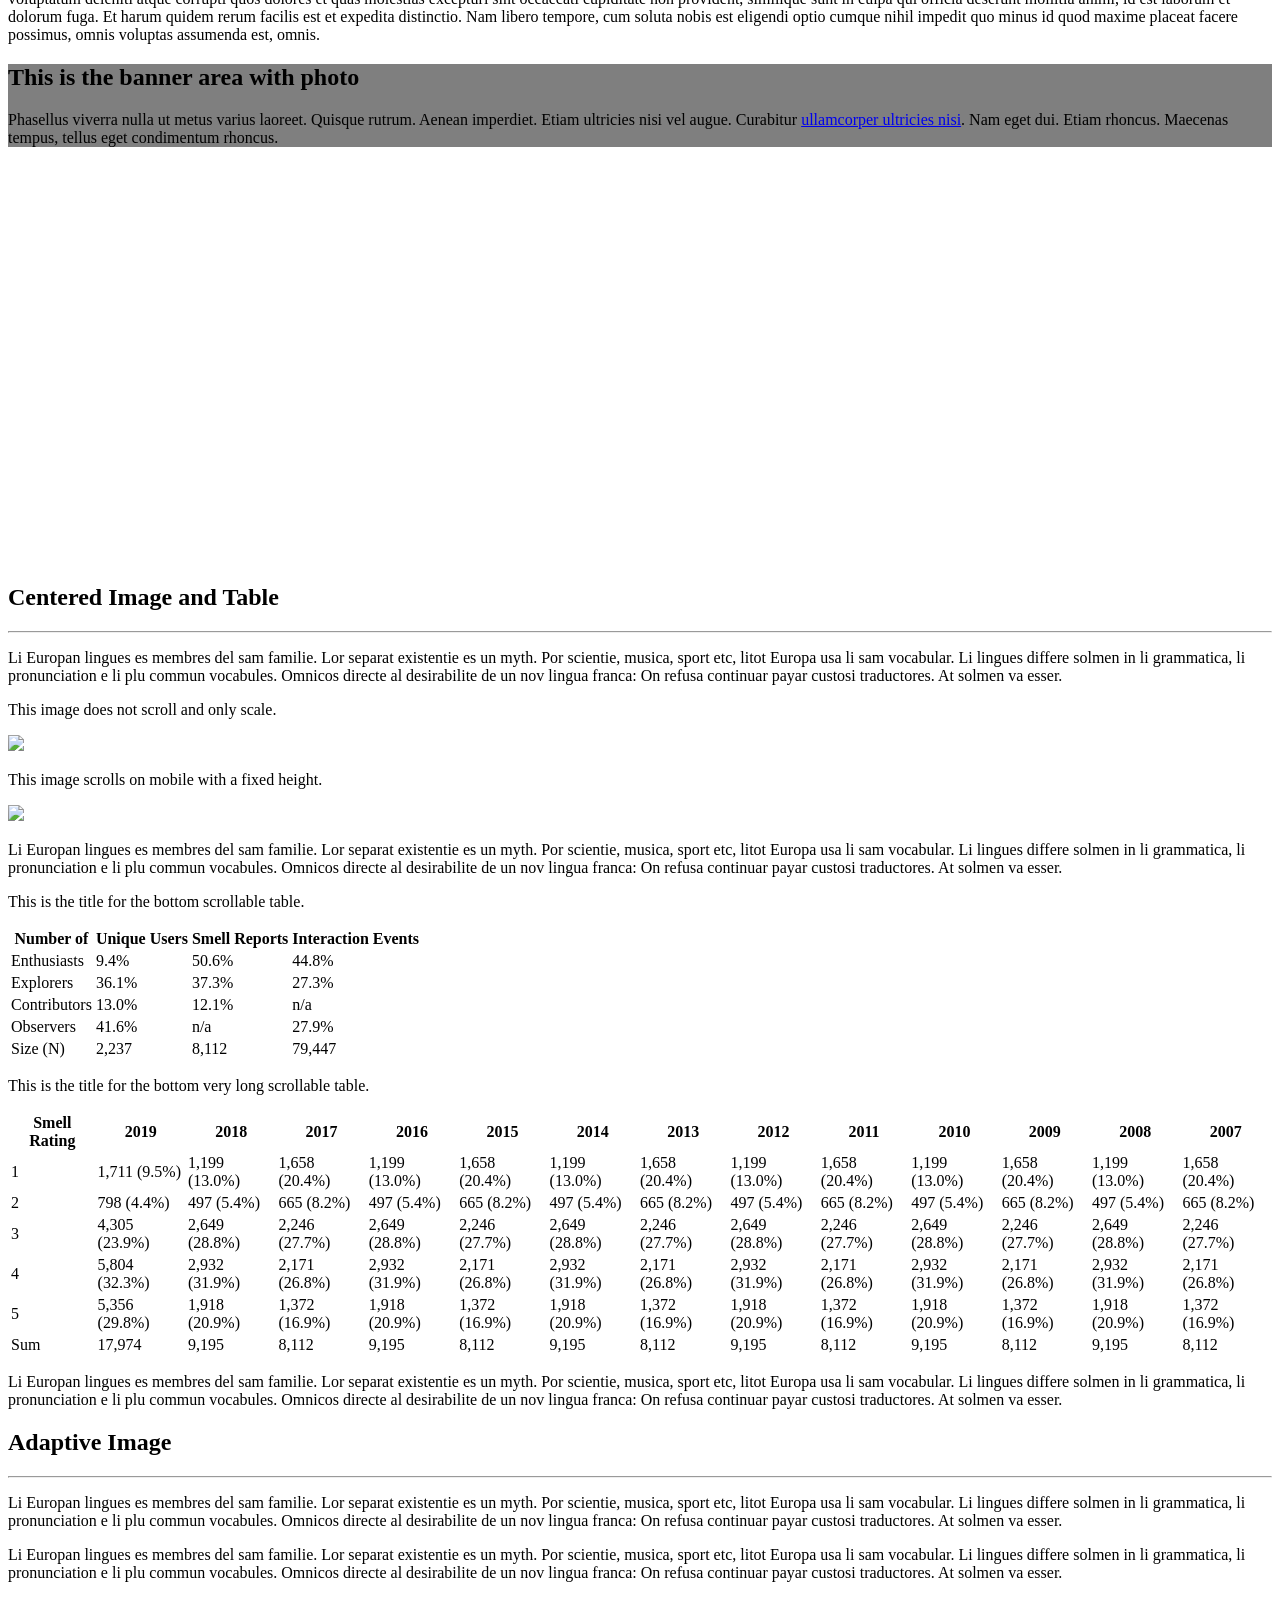
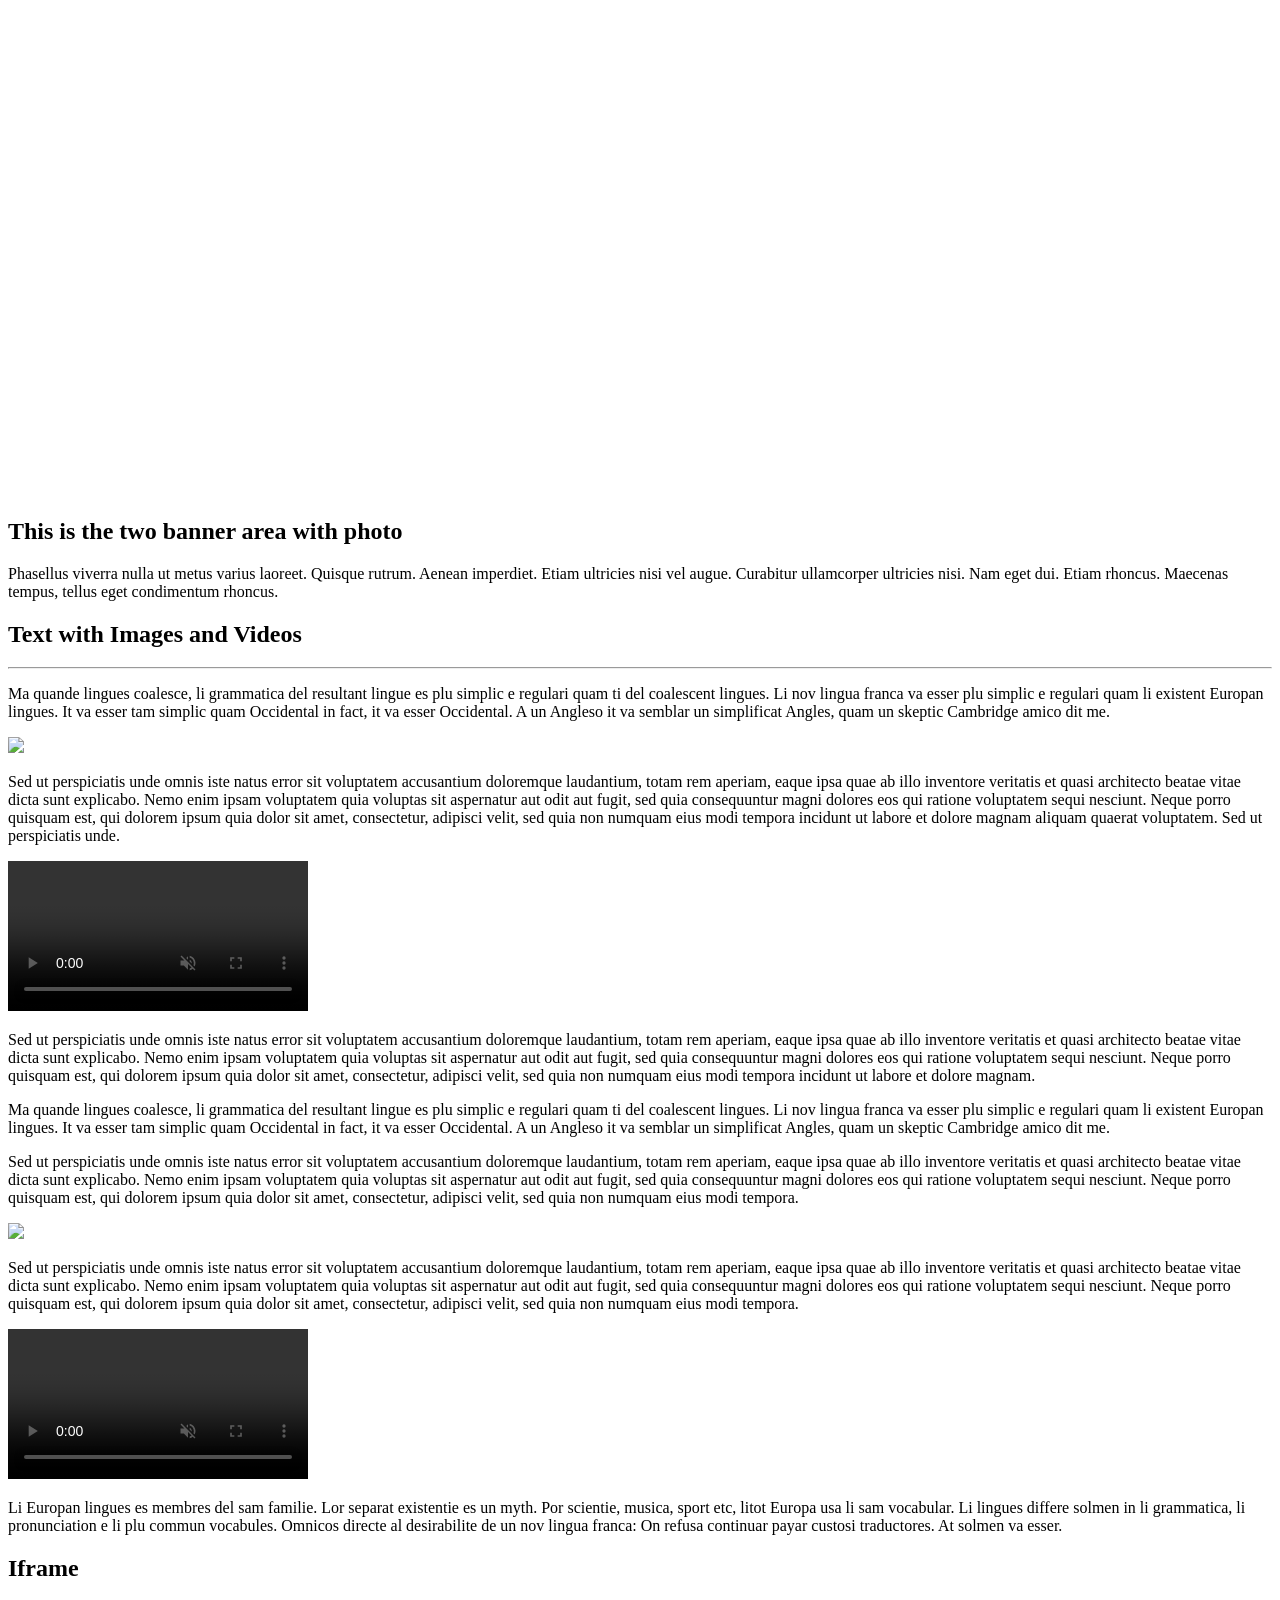
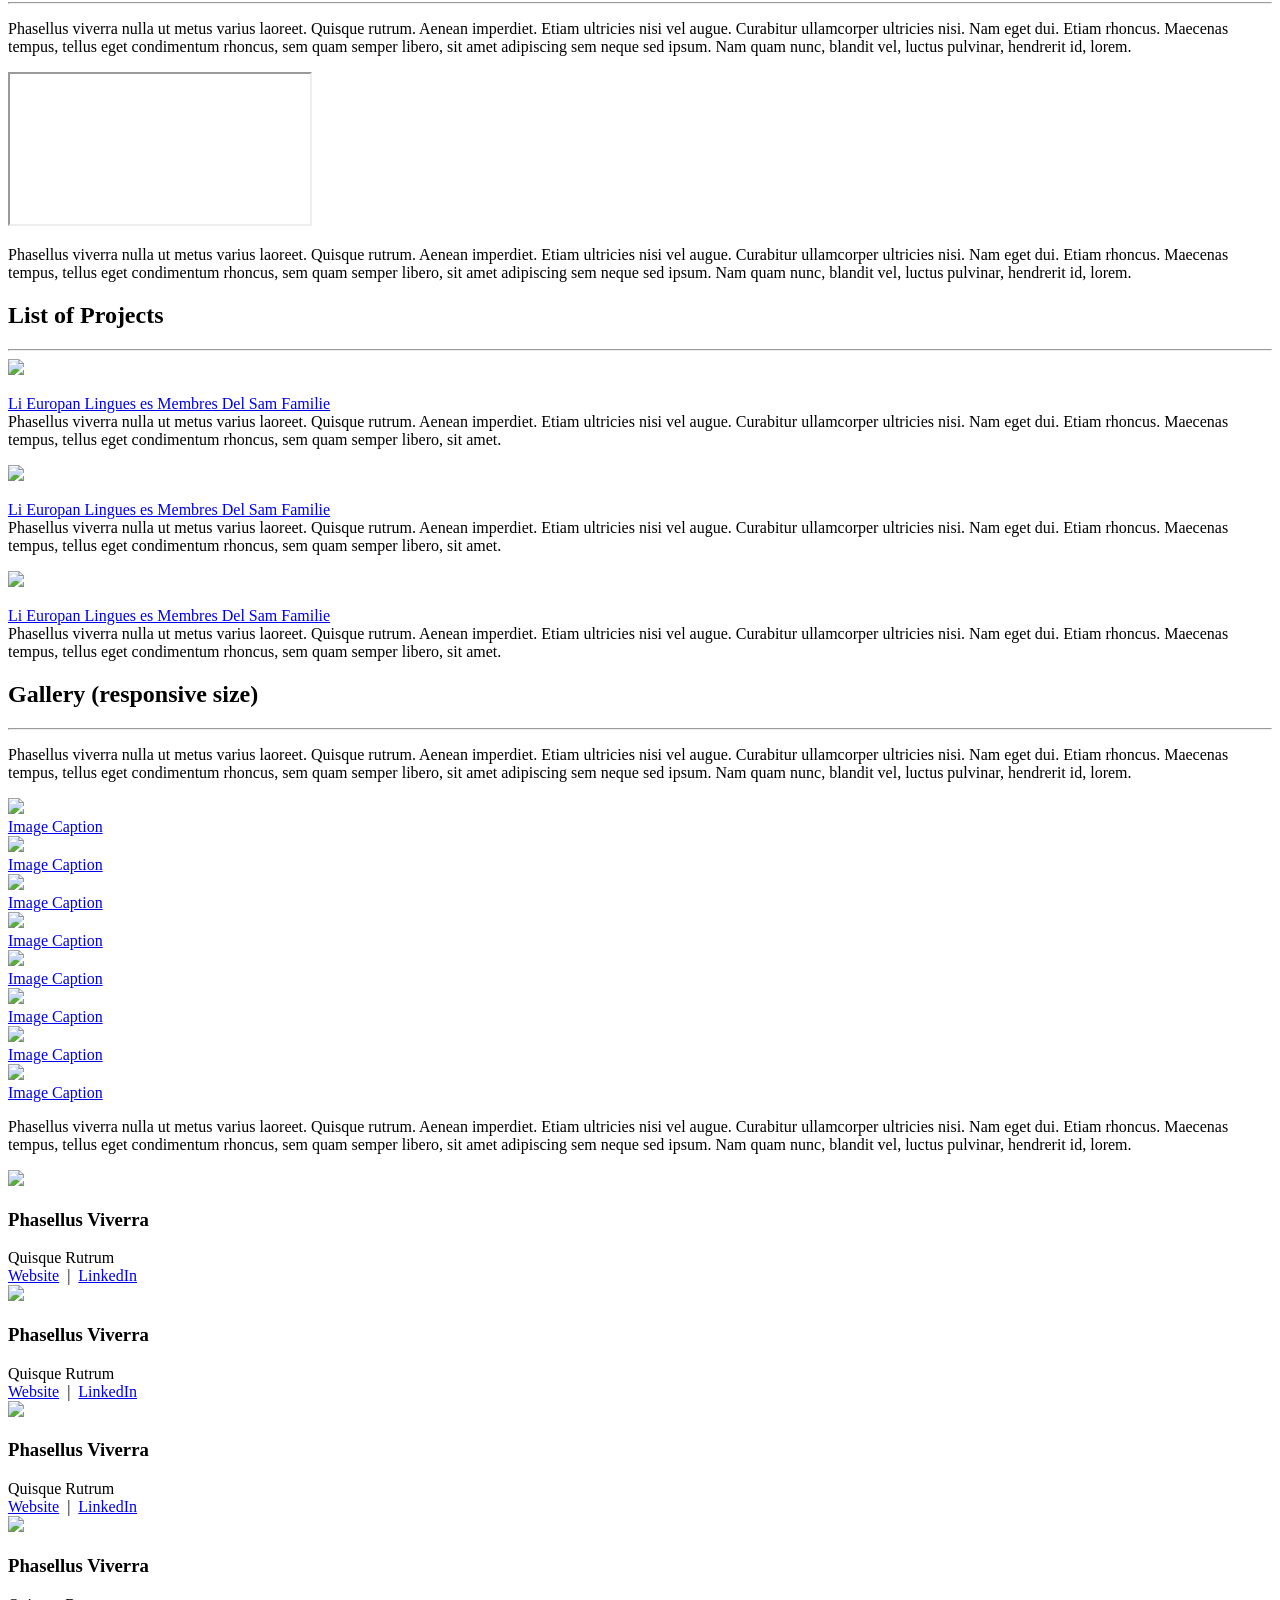
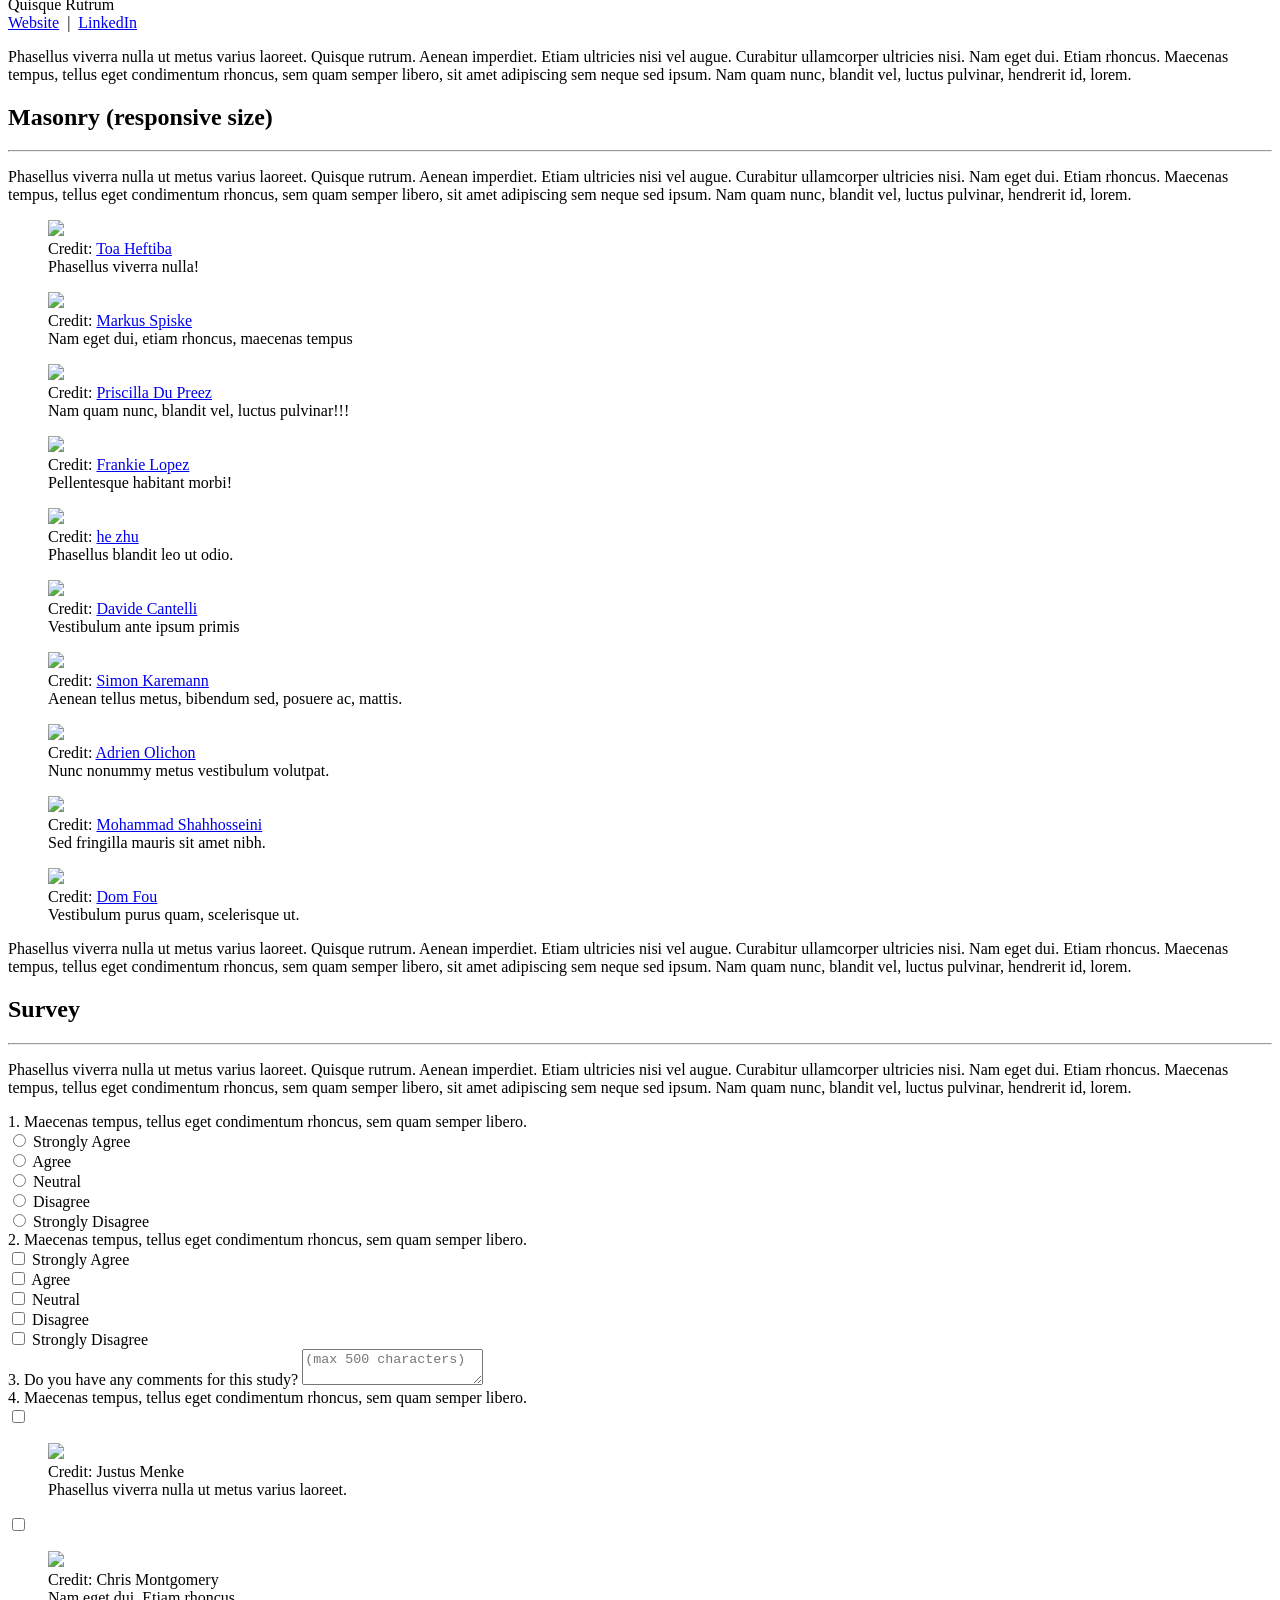
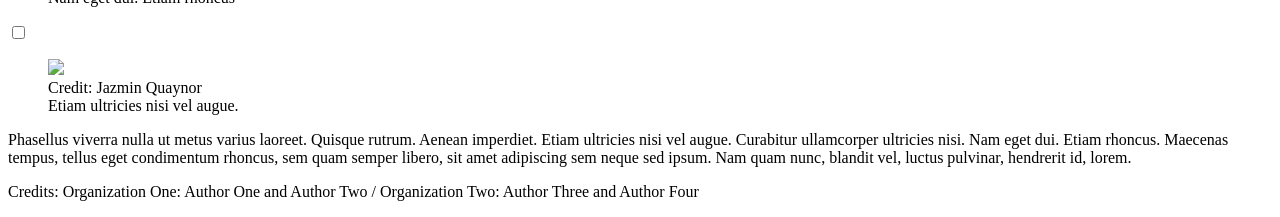
==== commit 57511b62: "." ====
--- a/index.html
+++ b/index.html
@@ -62,11 +62,10 @@
               <a target="_blank" href="https://github.com/nahatesimon125-ai">NAHATE SIMON</a>, 25/U/03495/PS<br>
               <a target="_blank" href="https://github.com/nimurungipreciouswinnie">NIMURUNGI PRECIOUS WINNIE</a>, 25/U/03542/PS<br>
 
-              <a target="_blank" href="javascript:void(0)">GROUP 23</a><br>
+              
               <a target="_blank" href="https://cocis.mak.ac.ug/">Bachelor of Science in Computer Science</a><br>
               <a target="_blank" href="https://mak.ac.ug/">Makerere University</a><br>
-              <a target="_blank" href="javascript:void(0)">Street Address</a><br>
-              <a target="_blank" href="javascript:void(0)">City, State, Country</a>
+              
             </p>
           </div>
         </div>
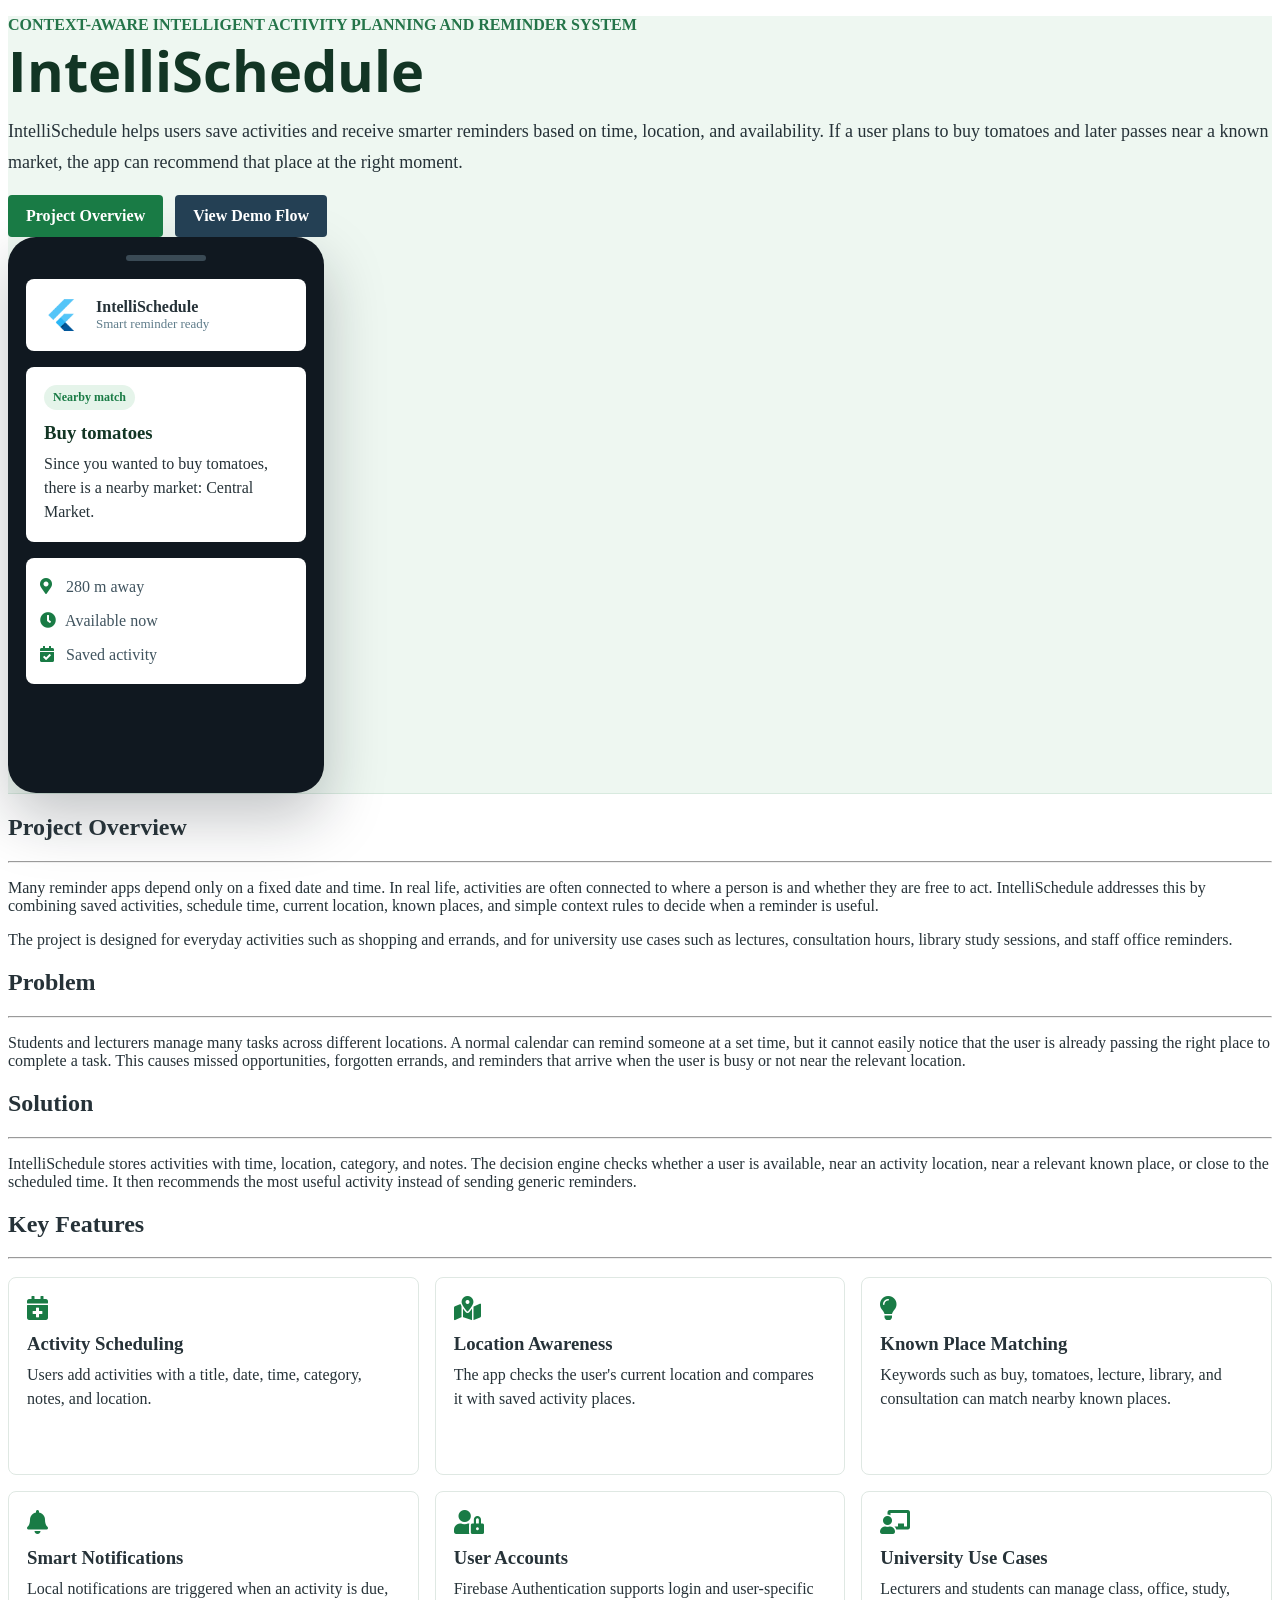
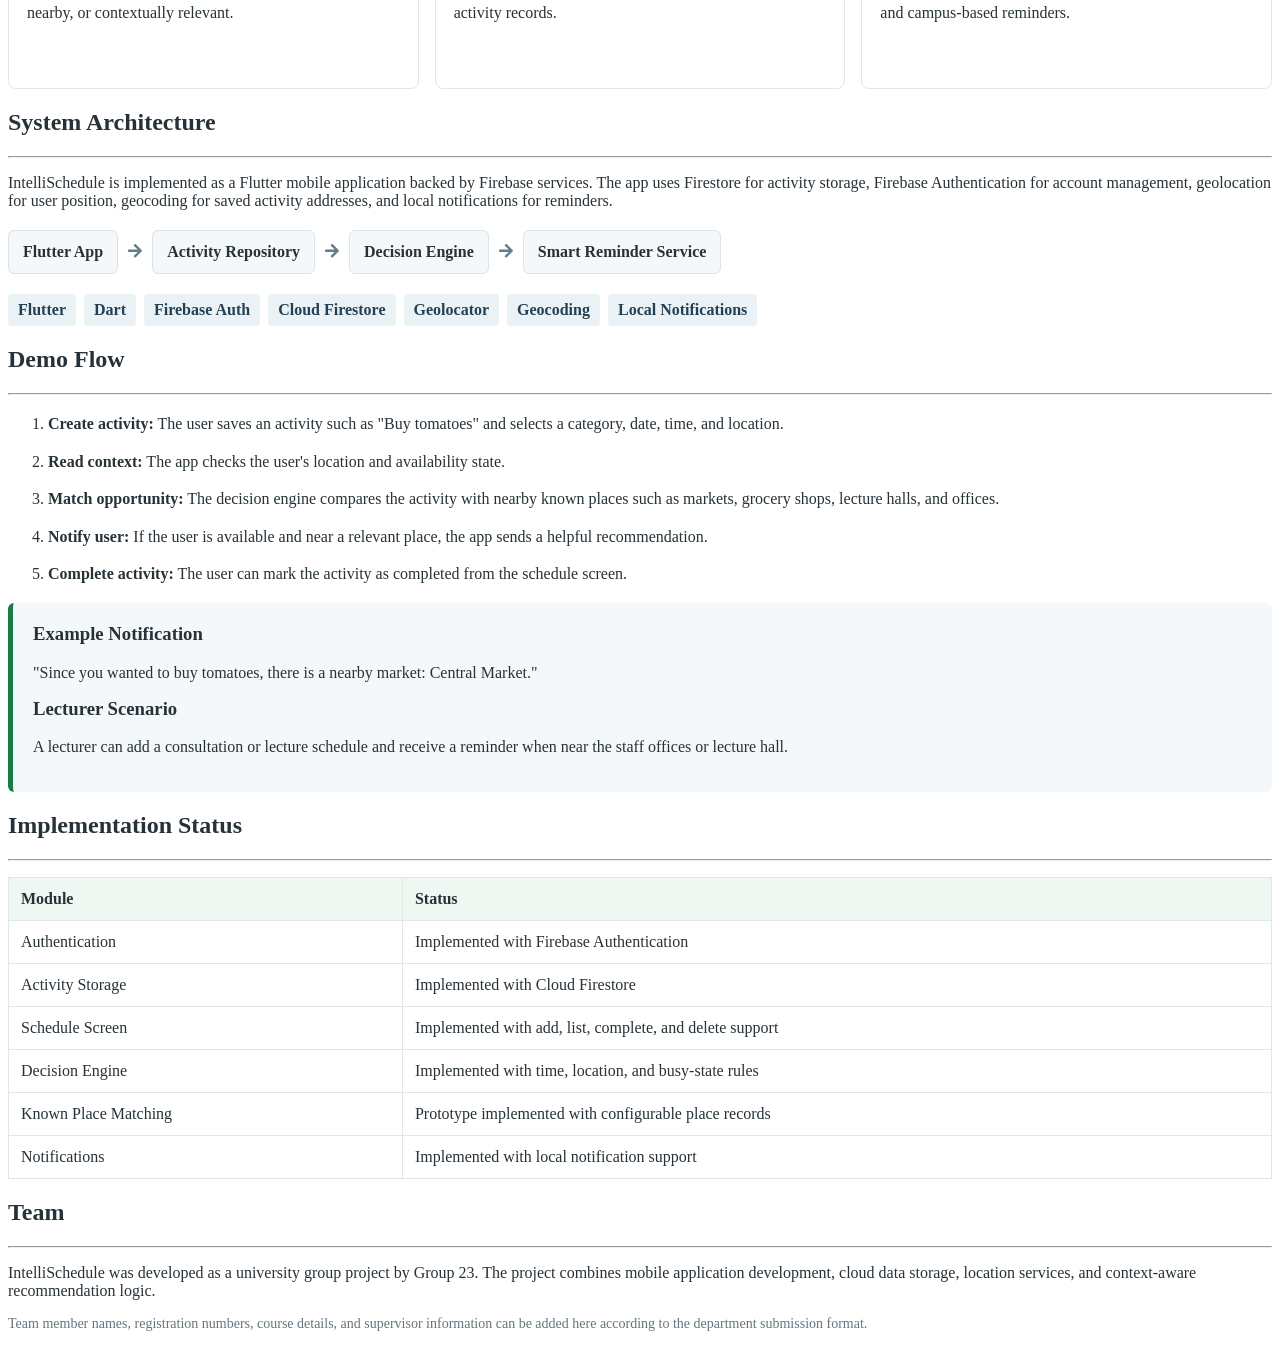
==== commit 2441e33a: "added more features" ====
--- a/index.html
+++ b/index.html
@@ -4,12 +4,13 @@
 <head>
   <title>IntelliSchedule</title>
   <meta charset="utf-8" name="viewport" content="width=device-width, initial-scale=1">
+  <meta name="description" content="IntelliSchedule is a context-aware activity planning and reminder system for students, lecturers, and everyday users.">
   <link href="https://use.fontawesome.com/releases/v5.2.0/css/all.css" media="screen" rel="stylesheet" type="text/css" />
   <link href="css/frame.css" media="screen" rel="stylesheet" type="text/css" />
   <link href="css/controls.css" media="screen" rel="stylesheet" type="text/css" />
   <link href="css/custom.css" media="screen" rel="stylesheet" type="text/css" />
-  <link href='https://fonts.googleapis.com/css?family=Open+Sans:400,700' rel='stylesheet' type='text/css'>
-  <link href='https://fonts.googleapis.com/css?family=Open+Sans+Condensed:300,700' rel='stylesheet' type='text/css'>
+  <link href="https://fonts.googleapis.com/css?family=Open+Sans:400,700" rel="stylesheet" type="text/css">
+  <link href="https://fonts.googleapis.com/css?family=Open+Sans+Condensed:300,700" rel="stylesheet" type="text/css">
   <link href="https://fonts.googleapis.com/css?family=Source+Sans+Pro:400,700" rel="stylesheet">
   <script src="https://ajax.googleapis.com/ajax/libs/jquery/3.3.1/jquery.min.js"></script>
   <script src="js/menu.js"></script>
@@ -25,1079 +26,225 @@
 
 <body>
   <div class="menu-container"></div>
-  <div class="content-container">
-    <!-------------------------------------------------------------------------------------------->
-    <!--Start Header-->
-    <div class="banner" style="background: url('img/abstract-hybrid-scheduling-background-showing-interconnected-clocks-calendars-digital-devices-representing-flexible-work-time-413284153.webp') no-repeat center; background-size: cover; height: 300px;"></div>
-    <div class="banner">
-      <div class="banner-table flex-column">
-        <div class="flex-row">
-          <div class="flex-item flex-column">
-            <h2 class="add-top-margin-small">IntelliSchedule</h2>
-            <p class="text">
-              An intelligent mobile scheduling and reminder system that combines time,
-location and user context to recommend the best moment for completing daily
-activities.
-
-Developed as a Computer Science project at Makerere University.
-            </p>
+
+  <div class="hero-band">
+    <div class="content">
+      <div class="content-table flex-column">
+        <div class="flex-row hero-row">
+          <div class="flex-item flex-column hero-copy">
+            <p class="eyebrow">Context-Aware Intelligent Activity Planning and Reminder System</p>
+            <h1>IntelliSchedule</h1>
+            <p class="text hero-text">
+              IntelliSchedule helps users save activities and receive smarter reminders based on time, location, and availability. If a user plans to buy tomatoes and later passes near a known market, the app can recommend that place at the right moment.
+            </p>
+            <div class="button-row">
+              <a class="custom-button-flat" href="#overview">Project Overview</a>
+              <a class="custom-button-flat alt" href="#demo">View Demo Flow</a>
+            </div>
+          </div>
+          <div class="flex-item flex-column hero-visual">
+            <div class="phone-mockup" aria-label="IntelliSchedule mobile app preview">
+              <div class="phone-top"></div>
+              <div class="app-header">
+                <img src="img/intellischedule-icon.png" alt="IntelliSchedule app icon">
+                <div>
+                  <strong>IntelliSchedule</strong>
+                  <span>Smart reminder ready</span>
+                </div>
+              </div>
+              <div class="notification-card">
+                <span class="pill">Nearby match</span>
+                <h3>Buy tomatoes</h3>
+                <p>Since you wanted to buy tomatoes, there is a nearby market: Central Market.</p>
+              </div>
+              <div class="mini-list">
+                <div><i class="fas fa-map-marker-alt"></i> 280 m away</div>
+                <div><i class="fas fa-clock"></i> Available now</div>
+                <div><i class="fas fa-calendar-check"></i> Saved activity</div>
+              </div>
+            </div>
           </div>
         </div>
       </div>
     </div>
-    <!--End Header-->
-    <!-------------------------------------------------------------------------------------------->
+  </div>
+
+  <div class="content-container">
     <div class="content">
       <div class="content-table flex-column">
-        <!-------------------------------------------------------------------------------------------->
-        <!--Start Intro-->
+        <div class="flex-row" id="overview">
+          <div class="flex-item flex-column">
+            <h2>Project Overview</h2>
+            <hr>
+            <p class="text">
+              Many reminder apps depend only on a fixed date and time. In real life, activities are often connected to where a person is and whether they are free to act. IntelliSchedule addresses this by combining saved activities, schedule time, current location, known places, and simple context rules to decide when a reminder is useful.
+            </p>
+            <p class="text">
+              The project is designed for everyday activities such as shopping and errands, and for university use cases such as lectures, consultation hours, library study sessions, and staff office reminders.
+            </p>
+          </div>
+        </div>
+
         <div class="flex-row">
           <div class="flex-item flex-column">
-            <img class="image" src="img/dummay-img.png">
-          </div>
-          <div class="flex-item flex-column">
-            <p class="text text-large">
-              <a target="_blank" href="https://github.com/Jovin-Emmanuel">KIYAGA JOVIN E.</a>, 25/U/0344<br>
-              <a target="_blank" href="https://github.com/gad-05">CHEMUTAI GAD</a>, 25/U/0342<br>
-              <a target="_blank" href="https://github.com/nahatesimon125-ai">NAHATE SIMON</a>, 25/U/03495/PS<br>
-              <a target="_blank" href="https://github.com/nimurungipreciouswinnie">NIMURUNGI PRECIOUS WINNIE</a>, 25/U/03542/PS<br>
-
-              
-              <a target="_blank" href="https://cocis.mak.ac.ug/">Bachelor of Science in Computer Science</a><br>
-              <a target="_blank" href="https://mak.ac.ug/">Makerere University</a><br>
-              
-            </p>
-          </div>
-        </div>
-        <div class="flex-row">
-          <div class="flex-item flex-column">
-            <p class="text add-top-margin">
-              Phasellus viverra nulla ut metus varius laoreet. Quisque rutrum. Aenean imperdiet. Etiam ultricies nisi vel
-              augue. Curabitur ullamcorper ultricies nisi. Nam eget dui. Etiam rhoncus. Maecenas tempus, tellus eget
-              condimentum rhoncus, sem quam semper libero, sit amet adipiscing sem neque sed ipsum. Nam quam nunc, blandit
-              vel, luctus pulvinar, hendrerit id, lorem. Maecenas nec odio et ante tincidunt tempus. Donec vitae
-              sapien ut libero venenatis faucibus. Nullam quis ante.
-            </p>
-            <h3>Table of Content</h3>
-            <ul>
-              <li><a href="#text-only">Text Only</a></li>
-              <li><a href="#buttons-and-inputs">Buttons and Inputs</a></li>
-              <li><a href="#images-and-image-button">Images and Image Button</a></li>
-              <li><a href="#text-around-image">Text around Image</a></li>
-              <li><a href="#centered-image-and-table">Centered Image and Table</a></li>
-              <li><a href="#adaptive-image">Adaptive Image</a></li>
-              <li><a href="#text-with-images-and-videos">Text with Images and Videos</a></li>
-              <li><a href="#iframe">Iframe</a></li>
-              <li><a href="#list-of-projects">List of Projects</a></li>
-              <li><a href="#gallery">Gallery (responsive size)</a></li>
-              <li><a href="#masonry">Masonry (responsive size)</a></li>
-              <li><a href="#survey">Survey</a></li>
-            </ul>
-          </div>
-        </div>
-        <!--End Intro-->
-        <!-------------------------------------------------------------------------------------------->
-        <!--Start Text Only-->
-        <div class="flex-row">
-          <div class="flex-item flex-column">
-            <h2 id="text-only">Text Only</h2>
-            <hr>
-            <p class="text">
-              Li Europan lingues es membres del sam familie. Lor separat existentie es un myth. Por scientie, musica,
-              sport etc, litot Europa usa li sam vocabular. Li lingues differe solmen in li grammatica, li pronunciation e
-              li plu commun vocabules. Omnicos directe al desirabilite de un nov lingua franca: On refusa continuar payar
-              custosi traductores. At solmen va esser.
-            </p>
-            <p class="text">
-              Quis autem vel eum iure reprehenderit qui in ea voluptate velit esse quam nihil molestiae consequatur,
-              vel illum qui dolorem eum fugiat quo voluptas nulla pariatur? At vero eos et accusamus et iusto odio dignissimos
-              ducimus qui blanditiis praesentium voluptatum deleniti atque corrupti quos dolores et quas molestias
-              excepturi sint occaecati cupiditate non provident, similique sunt in culpa qui officia deserunt mollitia
-              animi, id est laborum et dolorum fuga.
-            </p>
-            <h3>Break Long URL</h3>
-            <p class="text">
-              <a class="break-long-url" target="_blank" href="https://www.google.com/maps/place/Carnegie+Mellon+University/@40.4430576,-79.9431263,17z/data=!4m5!3m4!1s0x8834f21f58679a9f:0x88716b461fc4daf4!8m2!3d40.4428753!4d-79.9430922">https://www.google.com/maps/place/Carnegie+Mellon+University/@40.4430576,-79.9431263,17z/data=!4m5!3m4!1s0x8834f21f58679a9f:0x88716b461fc4daf4!8m2!3d40.4428753!4d-79.9430922</a>
-            </p>
-            <h3>Nested List</h3>
-            <p class="text">
-              Phasellus viverra nulla ut metus varius laoreet. Quisque rutrum. Aenean imperdiet. Etiam ultricies nisi vel
-              augue. Curabitur ullamcorper ultricies nisi. Nam eget dui. Etiam rhoncus. Maecenas tempus, tellus eget
-              condimentum rhoncus, sem quam semper libero, <a target="_blank" href="javascript:void(0)">sit amet adipiscing sem neque</a> sed ipsum. Nam quam nunc, blandit
-              vel, luctus pulvinar, hendrerit id, lorem.
-            </p>
-            <ul>
-              <li>Lorem ipsum dolor sit amet, consectetuer adipiscing elit.</li>
-              <li>Aenean commodo ligula eget dolor.
-                <ul>
-                  <li>Donec pede justo, fringilla vel, aliquet nec, vulputate eget, arcu.</li>
-                  <li>In enim justo, rhoncus ut, imperdiet a, venenatis vitae, justo.
-                    <ul>
-                      <li>Li nov <a target="_blank" href="javascript:void(0)">lingua franca</a>.</li>
-                      <li>It va esser Occidental.</li>
-                      <li>Existent Europan lingues.</li>
-                    </ul>
-                  </li>
-                  <li>Nullam dictum felis eu pede mollis pretium.</li>
-                </ul>
-              </li>
-              <li>Donec quam felis, ultricies nec, pellentesque eu, pretium quis, sem. </li>
-            </ul>
-            <p class="text">
-              Ma quande lingues coalesce, li grammatica del resultant lingue es plu simplic e regulari quam ti del
-              coalescent lingues. Li nov lingua franca va esser plu simplic e regulari quam li existent Europan lingues.
-              It va esser tam simplic quam Occidental in fact, it va esser Occidental. A un Angleso it va semblar un
-              simplificat Angles, quam un skeptic Cambridge amico dit me.
-            </p>
-            <ol class="nested">
-              <li>Lorem ipsum dolor sit amet, consectetuer adipiscing elit.</li>
-              <li>Aenean commodo ligula eget dolor.
-                <ol class="nested">
-                  <li>Donec pede justo, fringilla vel, aliquet nec, vulputate eget, arcu.</li>
-                  <li>In enim justo, <a target="_blank" href="javascript:void(0)">rhoncus ut, imperdiet a</a>, venenatis vitae, justo.
-                    <ol class="nested">
-                      <li>Li nov lingua franca.</li>
-                      <li>It va esser Occidental.</li>
-                      <li>Existent Europan lingues.</li>
-                    </ol>
-                  </li>
-                  <li>Nullam dictum felis eu pede mollis pretium.</li>
-                </ol>
-              </li>
-              <li>Donec quam felis, ultricies nec, pellentesque eu, pretium quis, sem. </li>
+            <h2>Problem</h2>
+            <hr>
+            <p class="text">
+              Students and lecturers manage many tasks across different locations. A normal calendar can remind someone at a set time, but it cannot easily notice that the user is already passing the right place to complete a task. This causes missed opportunities, forgotten errands, and reminders that arrive when the user is busy or not near the relevant location.
+            </p>
+          </div>
+          <div class="flex-item flex-column">
+            <h2>Solution</h2>
+            <hr>
+            <p class="text">
+              IntelliSchedule stores activities with time, location, category, and notes. The decision engine checks whether a user is available, near an activity location, near a relevant known place, or close to the scheduled time. It then recommends the most useful activity instead of sending generic reminders.
+            </p>
+          </div>
+        </div>
+
+        <div class="flex-row" id="features">
+          <div class="flex-item flex-column">
+            <h2>Key Features</h2>
+            <hr>
+            <div class="feature-grid">
+              <div class="feature-card">
+                <i class="fas fa-calendar-plus"></i>
+                <h3>Activity Scheduling</h3>
+                <p>Users add activities with a title, date, time, category, notes, and location.</p>
+              </div>
+              <div class="feature-card">
+                <i class="fas fa-map-marked-alt"></i>
+                <h3>Location Awareness</h3>
+                <p>The app checks the user's current location and compares it with saved activity places.</p>
+              </div>
+              <div class="feature-card">
+                <i class="fas fa-lightbulb"></i>
+                <h3>Known Place Matching</h3>
+                <p>Keywords such as buy, tomatoes, lecture, library, and consultation can match nearby known places.</p>
+              </div>
+              <div class="feature-card">
+                <i class="fas fa-bell"></i>
+                <h3>Smart Notifications</h3>
+                <p>Local notifications are triggered when an activity is due, nearby, or contextually relevant.</p>
+              </div>
+              <div class="feature-card">
+                <i class="fas fa-user-lock"></i>
+                <h3>User Accounts</h3>
+                <p>Firebase Authentication supports login and user-specific activity records.</p>
+              </div>
+              <div class="feature-card">
+                <i class="fas fa-chalkboard-teacher"></i>
+                <h3>University Use Cases</h3>
+                <p>Lecturers and students can manage class, office, study, and campus-based reminders.</p>
+              </div>
+            </div>
+          </div>
+        </div>
+
+        <div class="flex-row" id="architecture">
+          <div class="flex-item flex-column">
+            <h2>System Architecture</h2>
+            <hr>
+            <p class="text">
+              IntelliSchedule is implemented as a Flutter mobile application backed by Firebase services. The app uses Firestore for activity storage, Firebase Authentication for account management, geolocation for user position, geocoding for saved activity addresses, and local notifications for reminders.
+            </p>
+            <div class="architecture-flow">
+              <div>Flutter App</div>
+              <span><i class="fas fa-arrow-right"></i></span>
+              <div>Activity Repository</div>
+              <span><i class="fas fa-arrow-right"></i></span>
+              <div>Decision Engine</div>
+              <span><i class="fas fa-arrow-right"></i></span>
+              <div>Smart Reminder Service</div>
+            </div>
+            <div class="tech-list">
+              <span>Flutter</span>
+              <span>Dart</span>
+              <span>Firebase Auth</span>
+              <span>Cloud Firestore</span>
+              <span>Geolocator</span>
+              <span>Geocoding</span>
+              <span>Local Notifications</span>
+            </div>
+          </div>
+        </div>
+
+        <div class="flex-row" id="demo">
+          <div class="flex-item flex-column">
+            <h2>Demo Flow</h2>
+            <hr>
+            <ol class="demo-steps">
+              <li><strong>Create activity:</strong> The user saves an activity such as "Buy tomatoes" and selects a category, date, time, and location.</li>
+              <li><strong>Read context:</strong> The app checks the user's location and availability state.</li>
+              <li><strong>Match opportunity:</strong> The decision engine compares the activity with nearby known places such as markets, grocery shops, lecture halls, and offices.</li>
+              <li><strong>Notify user:</strong> If the user is available and near a relevant place, the app sends a helpful recommendation.</li>
+              <li><strong>Complete activity:</strong> The user can mark the activity as completed from the schedule screen.</li>
             </ol>
-            <h3>List with Customized Reverse Numbering</h3>
-            <ol class="publication C-list">
-              <li>
-                <p class="text-small-margin">
-                  Phasellus viverra nulla ut metus varius laoreet. Quisque rutrum. Aenean imperdiet. Etiam ultricies nisi vel
-                  augue. Curabitur ullamcorper ultricies nisi.
-                </p>
-              </li>
-              <li>
-                <p class="text-small-margin">
-                  Nam eget dui. Etiam rhoncus. Maecenas tempus, tellus eget
-                  condimentum rhoncus, sem quam semper libero, <a target="_blank" href="javascript:void(0)">sit amet adipiscing sem neque sed ipsum</a>. Nam quam nunc, blandit
-                  vel, luctus pulvinar, hendrerit id, lorem.
-                </p>
-              </li>
-              <li>
-                <p class="text-small-margin">
-                  Ma quande lingues coalesce, li grammatica del resultant lingue es plu simplic e regulari quam ti del
-                  coalescent lingues. Li nov lingua franca va esser plu simplic e regulari quam li existent Europan lingues.
-                </p>
-              </li>
-            </ol>
-            <h3>Math Equations</h3>
-            <p class="text">
-              Ma quande lingues coalesce, li grammatica del resultant lingue es plu simplic e regulari quam ti del
-              coalescent lingues. Li nov lingua franca va esser plu simplic e regulari quam li existent Europan lingues.
-            </p>
-            <img class="image center" src="https://latex.codecogs.com/svg.latex?C\cdot(3\sin\theta_1+3\sin\theta_2-\cos\theta_1-\cos\theta_2)" style="max-width: 300px;">
-            <p class="text">
-              Ma quande lingues coalesce, li grammatica del resultant lingue es plu simplic e regulari quam ti del
-              coalescent lingues. Li nov lingua franca va esser plu simplic e regulari quam li existent Europan lingues.
-            </p>
-          </div>
-        </div>
-        <!--End Text Only-->
-        <!-------------------------------------------------------------------------------------------->
-        <!--Start Text with Buttons-->
-        <div class="flex-row">
-          <div class="flex-item flex-column">
-            <h2 id="buttons-and-inputs">Buttons and Inputs</h2>
-            <hr>
-            <p class="text">
-              Li Europan lingues es membres del sam familie. Lor separat existentie es un myth. Por scientie, musica,
-              sport etc, litot Europa usa li sam vocabular. Li lingues differe solmen in li grammatica, li pronunciation e
-              li plu commun vocabules. Omnicos directe al desirabilite de un nov lingua franca: On refusa continuar payar
-              custosi traductores. At solmen va esser.
-            </p>
-            <div class="control-group">
-              <button class="custom-button">Default</button>
-              <button class="custom-button custom-button-primary">Primary</button>
-              <button class="custom-button custom-button-danger">Danger</button>
-              <button class="custom-button custom-button-info">Info</button>
-              <button class="custom-button" disabled>Disabled</button>
-              <a class="custom-button" target="_blank" href="https://github.com/yenchiah/project-website-template" target="_blank">Hyperlink</a>
-              <button class="custom-button custom-button-primary stretch-on-mobile">Stretch on Mobile</button>
-            </div>
-            <div class="control-group">
-              <button class="custom-button pulse-black">Pulse</button>
-              <button class="custom-button custom-button-primary pulse-primary">Pulse</button>
-              <button class="custom-button custom-button-danger pulse-danger">Pulse</button>
-              <button class="custom-button custom-button-info pulse-info">Pulse</button>
-            </div>
-            <div class="control-group">
-              <button class="custom-button-flat"><img src="img/home.png"></button>
-              <button class="custom-button-flat" disabled><img src="img/home.png"></button>
-              <button class="custom-button-flat small"><img src="img/home.png"></button>
-              <button class="custom-button-flat large"><img src="img/home.png"></button>
-            </div>
-            <div class="control-group">
-              <button class="custom-button-flat"><img src="img/calendar.png"></button>
-              <button class="custom-button-flat"><img src="img/play.png"></button>
-              <button class="custom-button-flat"><img src="img/pause.png"></button>
-              <button class="custom-button-flat"><img src="img/stop.png"></button>
-              <button class="custom-button-flat"><img src="img/terrain.png"></button>
-              <button class="custom-button-flat"><img src="img/close.png"></button>
-              <button class="custom-button-flat"><img src="img/collection.png"></button>
-              <button class="custom-button-flat"><img src="img/next.png"></button>
-              <button class="custom-button-flat"><img src="img/back.png"></button>
-              <button class="custom-button-flat"><img src="img/setting.png"></button>
-              <button class="custom-button-flat"><img src="img/book.png"></button>
-              <button class="custom-button-flat"><img src="img/user.png"></button>
-              <button class="custom-button-flat"><img src="img/share.png"></button>
-              <button class="custom-button-flat"><img src="img/submit.png"></button>
-              <a class="custom-button-flat" href="https://github.com/yenchiah/project-website-template" target="_blank">
-                <img src="img/link.png">
-              </a>
-            </div>
-            <div class="control-group">
-              <button class="custom-button-flat"><img src="img/home.png"><span>Home</span></button>
-              <button class="custom-button-flat" disabled><img src="img/home.png"><span>Disabled</span></button>
-              <button class="custom-button-flat small"><img src="img/home.png"><span>Small</span></button>
-              <button class="custom-button-flat large"><img src="img/home.png"><span>Large</span></button>
-            </div>
-            <div class="control-group">
-              <button class="custom-button-flat"><img src="img/calendar.png"><span>Calendar</span></button>
-              <button class="custom-button-flat"><img src="img/play.png"><span>Play</span></button>
-              <button class="custom-button-flat"><img src="img/stop.png"><span>Stop</span></button>
-              <button class="custom-button-flat"><img src="img/terrain.png"><span>Terrain</span></button>
-              <button class="custom-button-flat"><img src="img/close.png"><span>Close</span></button>
-              <button class="custom-button-flat"><img src="img/collection.png"><span>Collection</span></button>
-              <button class="custom-button-flat"><img src="img/next.png"><span>Next</span></button>
-              <button class="custom-button-flat"><img src="img/back.png"><span>Back</span></button>
-              <button class="custom-button-flat"><img src="img/setting.png"><span>Setting</span></button>
-              <button class="custom-button-flat"><img src="img/book.png"><span>Tutorial</span></button>
-              <button class="custom-button-flat"><img src="img/user.png"><span>User</span></button>
-              <button class="custom-button-flat"><img src="img/share.png"><span>Share</span></button>
-              <button class="custom-button-flat"><img src="img/submit.png"><span>Submit</span></button>
-              <a class="custom-button-flat" href="https://github.com/yenchiah/project-website-template" target="_blank">
-                <img src="img/link.png"><span>Hyperlink</span>
-              </a>
-              <button class="custom-button-flat stretch-on-mobile"><img src="img/play.png"><span>Stretch on Mobile</span></button>
-            </div>
-            <div class="control-group">
-              <button class="custom-button-flat pulse-black"><img src="img/home.png"><span>Pulse</span></button>
-              <button class="custom-button-flat pulse-primary"><img src="img/home.png"><span>Pulse</span></button>
-              <button class="custom-button-flat pulse-danger"><img src="img/home.png"><span>Pulse</span></button>
-              <button class="custom-button-flat pulse-info"><img src="img/home.png"><span>Pulse</span></button>
-            </div>
-            <p class="text">
-              Ma quande lingues coalesce, li grammatica del resultant lingue es plu simplic e regulari quam ti del
-              coalescent lingues. Li nov lingua franca va esser plu simplic e regulari quam li existent Europan lingues.
-              It va esser tam simplic quam Occidental in fact, it va esser Occidental. A un Angleso it va semblar un
-              simplificat Angles, quam un skeptic Cambridge amico dit me.
-            </p>
-          </div>
-        </div>
-        <div class="flex-row-space-between">
-          <div class="flex-item flex-column">
-            <p class="text badge-text">Large Badge Caption!</p>
-          </div>
-          <div class="flex-item flex-column">
-            <div class="control-group">
-              <a href="javascript:void(0)" target="_blank" class="custom-image-button">
-                <img src="img/app-store-badge.png" width="150">
-              </a>
-              <a href="javascript:void(0)" target="_blank" class="custom-image-button">
-                <img src="img/google-play-badge.png" width="150">
-              </a>
-            </div>
-          </div>
-        </div>
-        <div class="flex-row">
-          <div class="flex-item flex-column">
-            <p class="text">
-              Li Europan lingues es membres del sam familie. Lor separat existentie es un myth. Por scientie, musica,
-              sport etc, litot Europa usa li sam vocabular. Li lingues differe solmen in li grammatica, li pronunciation e
-              li plu commun vocabules. Omnicos directe al desirabilite de un nov lingua franca: On refusa continuar payar
-              custosi traductores. At solmen va esser.
-            </p>
-            <div class="control-group">
-              <input class="custom-textbox stretch-on-mobile" type="text" placeholder="e.g., 15213">
-              <textarea class="custom-textbox stretch-on-mobile" placeholder="e.g., 15213"></textarea>
-            </div>
-            <div class="control-group">
-              <input class="custom-textbox stretch-on-mobile" value="https://yenchiah.me/" type="text" readonly>
-              <textarea class="custom-textbox stretch-on-mobile" readonly>Phasellus viverra nulla ut metus varius laoreet.</textarea>
-            </div>
-            <p class="text">
-              Ma quande lingues coalesce, li grammatica del resultant lingue es plu simplic e regulari quam ti del
-              coalescent lingues. Li nov lingua franca va esser plu simplic e regulari quam li existent Europan lingues.
-              It va esser tam simplic quam Occidental in fact, it va esser Occidental. A un Angleso it va semblar un
-              simplificat Angles, quam un skeptic Cambridge amico dit me.
-            </p>
-          </div>
-        </div>
-        <!--End Text with Buttons-->
-        <!-------------------------------------------------------------------------------------------->
-        <!--Start Text with Images and Image buttons-->
-        <div class="flex-row">
-          <div class="flex-item flex-column">
-            <h2 id="images-and-image-button">Images and Image Button</h2>
-            <hr>
-            <p class="text">
-              Li Europan lingues es membres del sam familie. Lor separat existentie es un myth. Por scientie, musica,
-              sport etc, litot Europa usa li sam vocabular. Li lingues differe solmen in li grammatica, li pronunciation e
-              li plu commun vocabules. Omnicos directe al desirabilite de un nov lingua franca: On refusa continuar payar
-              custosi traductores. At solmen va esser.
-            </p>
-          </div>
-        </div>
-        <div class="flex-row-space-between">
-          <div class="flex-item flex-column">
-            <img class="image max-width-400" src="img/dummay-img.png">
-            <p class="image-caption">Image Caption</p>
-          </div>
-          <div class="flex-item flex-column">
-            <a href="https://github.com/yenchiah/project-website-template" target="_blank" class="image max-width-400">
-              <img src="img/dummay-img.png">
-            </a>
-            <p class="image-caption">Image Button Caption</p>
-          </div>
-        </div>
-        <div class="flex-row">
-          <div class="flex-item flex-column">
-            <p class="text">
-              Li Europan lingues es membres del sam familie. Lor separat existentie es un myth. Por scientie, musica,
-              sport etc, litot Europa usa li sam vocabular. Li lingues differe solmen in li grammatica, li pronunciation e
-              li plu commun vocabules. Omnicos directe al desirabilite de un nov lingua franca: On refusa continuar payar
-              custosi traductores. At solmen va esser.
-            </p>
-          </div>
-        </div>
-        <!--End Text with Images and Image buttons-->
-        <!-------------------------------------------------------------------------------------------->
-        <!--Start Text around Image-->
-        <div class="flex-row">
-          <div class="flex-item flex-column">
-            <h2 id="text-around-image">Text around Image</h2>
-            <hr>
-            <p class="text">
-              <img class="image image-wrap-text max-width-400" src="img/dummay-img.png">
-              Sed ut perspiciatis unde omnis iste natus error sit voluptatem accusantium doloremque laudantium, totam rem
-              aperiam, eaque ipsa quae ab illo inventore veritatis et quasi architecto beatae vitae dicta sunt explicabo.
-              Nemo enim ipsam voluptatem quia voluptas sit aspernatur aut odit aut fugit, sed quia consequuntur magni
-              dolores eos qui ratione voluptatem sequi nesciunt. Neque porro quisquam est, qui dolorem ipsum quia dolor sit
-              amet, consectetur, adipisci velit, sed quia non numquam eius modi tempora incidunt ut labore et dolore magnam
-              aliquam quaerat voluptatem. Ut enim ad minima veniam, quis nostrum exercitationem ullam corporis suscipit
-              laboriosam, nisi ut aliquid ex ea commodi consequatur? Quis autem vel eum iure reprehenderit qui in ea
-              voluptate velit esse quam nihil molestiae consequatur, vel illum qui dolorem eum fugiat quo voluptas nulla
-              pariatur? At vero eos et accusamus et iusto odio dignissimos ducimus qui blanditiis praesentium voluptatum
-              deleniti atque corrupti quos dolores et quas molestias excepturi sint occaecati cupiditate non provident,
-              similique sunt in culpa qui officia deserunt mollitia animi, id est laborum et dolorum fuga. Et harum quidem
-              rerum facilis est et expedita distinctio. Nam libero tempore, cum soluta nobis est eligendi optio cumque nihil
-              impedit quo minus id quod maxime placeat facere possimus, omnis voluptas assumenda est, omnis.
-            </p>
-          </div>
-        </div>
-        <!--End Text around Image-->
-        <!-------------------------------------------------------------------------------------------->
+          </div>
+          <div class="flex-item flex-column">
+            <div class="scenario-panel">
+              <h3>Example Notification</h3>
+              <p>"Since you wanted to buy tomatoes, there is a nearby market: Central Market."</p>
+              <h3>Lecturer Scenario</h3>
+              <p>A lecturer can add a consultation or lecture schedule and receive a reminder when near the staff offices or lecture hall.</p>
+            </div>
+          </div>
+        </div>
+
+        <div class="flex-row" id="implementation">
+          <div class="flex-item flex-column">
+            <h2>Implementation Status</h2>
+            <hr>
+            <table class="status-table">
+              <tr>
+                <th>Module</th>
+                <th>Status</th>
+              </tr>
+              <tr>
+                <td>Authentication</td>
+                <td>Implemented with Firebase Authentication</td>
+              </tr>
+              <tr>
+                <td>Activity Storage</td>
+                <td>Implemented with Cloud Firestore</td>
+              </tr>
+              <tr>
+                <td>Schedule Screen</td>
+                <td>Implemented with add, list, complete, and delete support</td>
+              </tr>
+              <tr>
+                <td>Decision Engine</td>
+                <td>Implemented with time, location, and busy-state rules</td>
+              </tr>
+              <tr>
+                <td>Known Place Matching</td>
+                <td>Prototype implemented with configurable place records</td>
+              </tr>
+              <tr>
+                <td>Notifications</td>
+                <td>Implemented with local notification support</td>
+              </tr>
+            </table>
+          </div>
+        </div>
+
+        <div class="flex-row" id="team">
+          <div class="flex-item flex-column">
+            <h2>Team</h2>
+            <hr>
+            <p class="text">
+              IntelliSchedule was developed as a university group project by Group 23. The project combines mobile application development, cloud data storage, location services, and context-aware recommendation logic.
+            </p>
+            <p class="text small-note">
+              Team member names, registration numbers, course details, and supervisor information can be added here according to the department submission format.
+            </p>
+          </div>
+        </div>
       </div>
     </div>
-    <div class="banner" style="background: url('img/dummy-background.jpeg') no-repeat center; background-size: cover; height: 500px;">
-      <div class="banner-table flex-column" style="background-color: rgba(0, 0, 0, 0.5);">
-        <div class="flex-row">
-          <div class="flex-item flex-column">
-            <h2 class="add-top-margin-small">This is the banner area with photo</h2>
-            <p class="text">
-              Phasellus viverra nulla ut metus varius laoreet. Quisque rutrum. Aenean imperdiet. Etiam ultricies nisi vel
-              augue. Curabitur <a href="javascript:void(0)">ullamcorper ultricies nisi</a>. Nam eget dui. Etiam rhoncus. Maecenas tempus, tellus eget
-              condimentum rhoncus.
-            </p>
-          </div>
-        </div>
-      </div>
-    </div>
-    <div class="content">
-      <div class="content-table flex-column">
-        <!-------------------------------------------------------------------------------------------->
-        <!--Start Text with Centered Image and Table-->
-        <div class="flex-row">
-          <div class="flex-item flex-column">
-            <h2 id="centered-image-and-table" class="no-top-margin">Centered Image and Table</h2>
-            <hr>
-            <p class="text">
-              Li Europan lingues es membres del sam familie. Lor separat existentie es un myth. Por scientie, musica,
-              sport etc, litot Europa usa li sam vocabular. Li lingues differe solmen in li grammatica, li pronunciation e
-              li plu commun vocabules. Omnicos directe al desirabilite de un nov lingua franca: On refusa continuar payar
-              custosi traductores. At solmen va esser.
-            </p>
-            <p class="text text-center graph-title">
-              This image does not scroll and only scale.
-            </p>
-            <img class="image center max-width-400 add-top-margin-small" src="img/dummay-img.png">
-            <p class="text text-center graph-title">
-              This image scrolls on mobile with a fixed height.
-            </p>
-            <div class="scrollable-image-container center add-top-margin-small">
-              <img class="scrollable-image center" src="img/dummay-img.png">
-            </div>
-            <p class="text">
-              Li Europan lingues es membres del sam familie. Lor separat existentie es un myth. Por scientie, musica,
-              sport etc, litot Europa usa li sam vocabular. Li lingues differe solmen in li grammatica, li pronunciation e
-              li plu commun vocabules. Omnicos directe al desirabilite de un nov lingua franca: On refusa continuar payar
-              custosi traductores. At solmen va esser.
-            </p>
-            <p class="text text-center graph-title">
-              This is the title for the bottom scrollable table.
-            </p>
-            <div class="custom-table-container center add-top-margin-small">
-              <table class="custom-table">
-                <thead>
-                  <tr class="bg-color-gray">
-                    <th>Number of</th>
-                    <th class="text-center">Unique Users</th>
-                    <th class="text-center">Smell Reports</th>
-                    <th class="text-center">Interaction Events</th>
-                  </tr>
-                </thead>
-                <tbody>
-                  <tr>
-                    <td>Enthusiasts</td>
-                    <td class="text-center">9.4%</td>
-                    <td class="text-center">50.6%</td>
-                    <td class="text-center">44.8%</td>
-                  </tr>
-                  <tr class="bg-color-light-gray">
-                    <td>Explorers</td>
-                    <td class="text-center">36.1%</td>
-                    <td class="text-center">37.3%</td>
-                    <td class="text-center">27.3%</td>
-                  </tr>
-                  <tr>
-                    <td>Contributors</td>
-                    <td class="text-center">13.0%</td>
-                    <td class="text-center">12.1%</td>
-                    <td class="text-center">n/a</td>
-                  </tr>
-                  <tr class="bg-color-light-gray">
-                    <td>Observers</td>
-                    <td class="text-center">41.6%</td>
-                    <td class="text-center">n/a</td>
-                    <td class="text-center">27.9%</td>
-                  </tr>
-                </tbody>
-                <tfoot>
-                  <tr>
-                    <td>Size (N)</td>
-                    <td class="text-center">2,237</td>
-                    <td class="text-center">8,112</td>
-                    <td class="text-center">79,447</td>
-                  </tr>
-                </tfoot>
-              </table>
-            </div>
-            <p class="text text-center graph-title">
-              This is the title for the bottom very long scrollable table.
-            </p>
-            <div class="custom-table-container center add-top-margin-small">
-              <table class="custom-table">
-                <thead>
-                  <tr class="bg-color-gray">
-                    <th class="text-center">Smell Rating</th>
-                    <th class="text-center">2019</th>
-                    <th class="text-center">2018</th>
-                    <th class="text-center">2017</th>
-                    <th class="text-center">2016</th>
-                    <th class="text-center">2015</th>
-                    <th class="text-center">2014</th>
-                    <th class="text-center">2013</th>
-                    <th class="text-center">2012</th>
-                    <th class="text-center">2011</th>
-                    <th class="text-center">2010</th>
-                    <th class="text-center">2009</th>
-                    <th class="text-center">2008</th>
-                    <th class="text-center">2007</th>
-                  </tr>
-                </thead>
-                <tbody>
-                  <tr>
-                    <td class="text-center">1</td>
-                    <td class="text-center">1,711 (9.5%)</td>
-                    <td class="text-center">1,199 (13.0%)</td>
-                    <td class="text-center">1,658 (20.4%)</td>
-                    <td class="text-center">1,199 (13.0%)</td>
-                    <td class="text-center">1,658 (20.4%)</td>
-                    <td class="text-center">1,199 (13.0%)</td>
-                    <td class="text-center">1,658 (20.4%)</td>
-                    <td class="text-center">1,199 (13.0%)</td>
-                    <td class="text-center">1,658 (20.4%)</td>
-                    <td class="text-center">1,199 (13.0%)</td>
-                    <td class="text-center">1,658 (20.4%)</td>
-                    <td class="text-center">1,199 (13.0%)</td>
-                    <td class="text-center">1,658 (20.4%)</td>
-                  </tr>
-                  <tr class="bg-color-light-gray">
-                    <td class="text-center">2</td>
-                    <td class="text-center">798 (4.4%)</td>
-                    <td class="text-center">497 (5.4%)</td>
-                    <td class="text-center">665 (8.2%)</td>
-                    <td class="text-center">497 (5.4%)</td>
-                    <td class="text-center">665 (8.2%)</td>
-                    <td class="text-center">497 (5.4%)</td>
-                    <td class="text-center">665 (8.2%)</td>
-                    <td class="text-center">497 (5.4%)</td>
-                    <td class="text-center">665 (8.2%)</td>
-                    <td class="text-center">497 (5.4%)</td>
-                    <td class="text-center">665 (8.2%)</td>
-                    <td class="text-center">497 (5.4%)</td>
-                    <td class="text-center">665 (8.2%)</td>
-                  </tr>
-                  <tr>
-                    <td class="text-center">3</td>
-                    <td class="text-center">4,305 (23.9%)</td>
-                    <td class="text-center">2,649 (28.8%)</td>
-                    <td class="text-center">2,246 (27.7%)</td>
-                    <td class="text-center">2,649 (28.8%)</td>
-                    <td class="text-center">2,246 (27.7%)</td>
-                    <td class="text-center">2,649 (28.8%)</td>
-                    <td class="text-center">2,246 (27.7%)</td>
-                    <td class="text-center">2,649 (28.8%)</td>
-                    <td class="text-center">2,246 (27.7%)</td>
-                    <td class="text-center">2,649 (28.8%)</td>
-                    <td class="text-center">2,246 (27.7%)</td>
-                    <td class="text-center">2,649 (28.8%)</td>
-                    <td class="text-center">2,246 (27.7%)</td>
-                  </tr>
-                  <tr class="bg-color-light-gray">
-                    <td class="text-center">4</td>
-                    <td class="text-center">5,804 (32.3%)</td>
-                    <td class="text-center">2,932 (31.9%)</td>
-                    <td class="text-center">2,171 (26.8%)</td>
-                    <td class="text-center">2,932 (31.9%)</td>
-                    <td class="text-center">2,171 (26.8%)</td>
-                    <td class="text-center">2,932 (31.9%)</td>
-                    <td class="text-center">2,171 (26.8%)</td>
-                    <td class="text-center">2,932 (31.9%)</td>
-                    <td class="text-center">2,171 (26.8%)</td>
-                    <td class="text-center">2,932 (31.9%)</td>
-                    <td class="text-center">2,171 (26.8%)</td>
-                    <td class="text-center">2,932 (31.9%)</td>
-                    <td class="text-center">2,171 (26.8%)</td>
-                  </tr>
-                  <tr>
-                    <td class="text-center">5</td>
-                    <td class="text-center">5,356 (29.8%)</td>
-                    <td class="text-center">1,918 (20.9%)</td>
-                    <td class="text-center">1,372 (16.9%)</td>
-                    <td class="text-center">1,918 (20.9%)</td>
-                    <td class="text-center">1,372 (16.9%)</td>
-                    <td class="text-center">1,918 (20.9%)</td>
-                    <td class="text-center">1,372 (16.9%)</td>
-                    <td class="text-center">1,918 (20.9%)</td>
-                    <td class="text-center">1,372 (16.9%)</td>
-                    <td class="text-center">1,918 (20.9%)</td>
-                    <td class="text-center">1,372 (16.9%)</td>
-                    <td class="text-center">1,918 (20.9%)</td>
-                    <td class="text-center">1,372 (16.9%)</td>
-                  </tr>
-                </tbody>
-                <tfoot>
-                  <tr>
-                    <td class="text-center">Sum</td>
-                    <td class="text-center">17,974</td>
-                    <td class="text-center">9,195</td>
-                    <td class="text-center">8,112</td>
-                    <td class="text-center">9,195</td>
-                    <td class="text-center">8,112</td>
-                    <td class="text-center">9,195</td>
-                    <td class="text-center">8,112</td>
-                    <td class="text-center">9,195</td>
-                    <td class="text-center">8,112</td>
-                    <td class="text-center">9,195</td>
-                    <td class="text-center">8,112</td>
-                    <td class="text-center">9,195</td>
-                    <td class="text-center">8,112</td>
-                  </tr>
-                </tfoot>
-              </table>
-            </div>
-            <p class="text">
-              Li Europan lingues es membres del sam familie. Lor separat existentie es un myth. Por scientie, musica,
-              sport etc, litot Europa usa li sam vocabular. Li lingues differe solmen in li grammatica, li pronunciation e
-              li plu commun vocabules. Omnicos directe al desirabilite de un nov lingua franca: On refusa continuar payar
-              custosi traductores. At solmen va esser.
-            </p>
-          </div>
-        </div>
-        <!--End Text with Centered Image and Table-->
-        <!-------------------------------------------------------------------------------------------->
-        <!--Start Text with Adaptive Image-->
-        <div class="flex-row">
-          <div class="flex-item flex-column">
-            <h2 id="adaptive-image">Adaptive Image</h2>
-            <hr>
-            <p class="text">
-              Li Europan lingues es membres del sam familie. Lor separat existentie es un myth. Por scientie, musica,
-              sport etc, litot Europa usa li sam vocabular. Li lingues differe solmen in li grammatica, li pronunciation e
-              li plu commun vocabules. Omnicos directe al desirabilite de un nov lingua franca: On refusa continuar payar
-              custosi traductores. At solmen va esser.
-            </p>
-            <a class="image adaptive-image" style="background-image: url('img/dummay-img-long.png'); min-height: 150px;" href="img/dummay-img-long.png" target="_blank"></a>
-            <p class="text">
-              Li Europan lingues es membres del sam familie. Lor separat existentie es un myth. Por scientie, musica,
-              sport etc, litot Europa usa li sam vocabular. Li lingues differe solmen in li grammatica, li pronunciation e
-              li plu commun vocabules. Omnicos directe al desirabilite de un nov lingua franca: On refusa continuar payar
-              custosi traductores. At solmen va esser.
-            </p>
-          </div>
-        </div>
-        <!--End Text with Adaptive Image-->
-        <!-------------------------------------------------------------------------------------------->
-      </div>
-    </div>
-    <div class="banner" style="background: url('img/dummy-background.jpeg') no-repeat center; background-size: cover; height: 500px;"></div>
-    <div class="banner">
-      <div class="banner-table flex-column">
-        <div class="flex-row">
-          <div class="flex-item flex-column">
-            <h2 class="add-top-margin-small">This is the two banner area with photo</h2>
-            <p class="text">
-              Phasellus viverra nulla ut metus varius laoreet. Quisque rutrum. Aenean imperdiet. Etiam ultricies nisi vel
-              augue. Curabitur ullamcorper ultricies nisi. Nam eget dui. Etiam rhoncus. Maecenas tempus, tellus eget
-              condimentum rhoncus.
-            </p>
-          </div>
-        </div>
-      </div>
-    </div>
-    <div class="content">
-      <div class="content-table flex-column">
-        <!-------------------------------------------------------------------------------------------->
-        <!--Start Text with Images and Videos-->
-        <div class="flex-row">
-          <div class="flex-item flex-column">
-            <h2 id="text-with-images-and-videos" class="no-top-margin">Text with Images and Videos</h2>
-            <hr>
-            <p class="text">
-              Ma quande lingues coalesce, li grammatica del resultant lingue es plu simplic e regulari quam ti del
-              coalescent lingues. Li nov lingua franca va esser plu simplic e regulari quam li existent Europan lingues.
-              It va esser tam simplic quam Occidental in fact, it va esser Occidental. A un Angleso it va semblar un
-              simplificat Angles, quam un skeptic Cambridge amico dit me.
-            </p>
-          </div>
-        </div>
-        <div class="flex-row">
-          <div class="flex-item flex-item-stretch flex-column">
-            <img class="image" src="img/dummay-img.png">
-          </div>
-          <div class="flex-item flex-item-stretch flex-column">
-            <p class="text">
-              Sed ut perspiciatis unde omnis iste natus error sit voluptatem accusantium doloremque laudantium, totam rem
-              aperiam, eaque ipsa quae ab illo inventore veritatis et quasi architecto beatae vitae dicta sunt explicabo.
-              Nemo enim ipsam voluptatem quia voluptas sit aspernatur aut odit aut fugit, sed quia consequuntur magni
-              dolores eos qui ratione voluptatem sequi nesciunt. Neque porro quisquam est, qui dolorem ipsum quia dolor
-              sit amet, consectetur, adipisci velit, sed quia non numquam eius modi tempora incidunt ut labore et dolore
-              magnam aliquam quaerat voluptatem. Sed ut perspiciatis unde.
-            </p>
-          </div>
-        </div>
-        <div class="flex-row">
-          <div class="flex-item flex-item-stretch flex-column">
-            <video preload controls autoplay loop muted playsinline class="image">
-              <source src="vid/mov_bbb.mp4" type="video/mp4">
-              Your browser does not support the video tag.
-            </video>
-          </div>
-          <div class="flex-item flex-item-stretch flex-column">
-            <p class="text">
-              Sed ut perspiciatis unde omnis iste natus error sit voluptatem accusantium doloremque laudantium, totam rem
-              aperiam, eaque ipsa quae ab illo inventore veritatis et quasi architecto beatae vitae dicta sunt explicabo.
-              Nemo enim ipsam voluptatem quia voluptas sit aspernatur aut odit aut fugit, sed quia consequuntur magni
-              dolores eos qui ratione voluptatem sequi nesciunt. Neque porro quisquam est, qui dolorem ipsum quia dolor
-              sit amet, consectetur, adipisci velit, sed quia non numquam eius modi tempora incidunt ut labore et dolore
-              magnam.
-            </p>
-          </div>
-        </div>
-        <div class="flex-row">
-          <div class="flex-item flex-column">
-            <p class="text">
-              Ma quande lingues coalesce, li grammatica del resultant lingue es plu simplic e regulari quam ti del
-              coalescent lingues. Li nov lingua franca va esser plu simplic e regulari quam li existent Europan lingues.
-              It va esser tam simplic quam Occidental in fact, it va esser Occidental. A un Angleso it va semblar un
-              simplificat Angles, quam un skeptic Cambridge amico dit me.
-            </p>
-          </div>
-        </div>
-        <div class="flex-row">
-          <div class="flex-item flex-item-stretch-2 flex-column">
-            <p class="text">
-              Sed ut perspiciatis unde omnis iste natus error sit voluptatem accusantium doloremque laudantium, totam rem
-              aperiam, eaque ipsa quae ab illo inventore veritatis et quasi architecto beatae vitae dicta sunt explicabo.
-              Nemo enim ipsam voluptatem quia voluptas sit aspernatur aut odit aut fugit, sed quia consequuntur magni
-              dolores eos qui ratione voluptatem sequi nesciunt. Neque porro quisquam est, qui dolorem ipsum quia dolor
-              sit amet, consectetur, adipisci velit, sed quia non numquam eius modi tempora.
-            </p>
-          </div>
-          <div class="flex-item flex-item-stretch flex-column">
-            <img class="image" src="img/dummay-img.png">
-          </div>
-        </div>
-        <div class="flex-row">
-          <div class="flex-item flex-item-stretch-2 flex-column">
-            <p class="text">
-              Sed ut perspiciatis unde omnis iste natus error sit voluptatem accusantium doloremque laudantium, totam rem
-              aperiam, eaque ipsa quae ab illo inventore veritatis et quasi architecto beatae vitae dicta sunt explicabo.
-              Nemo enim ipsam voluptatem quia voluptas sit aspernatur aut odit aut fugit, sed quia consequuntur magni
-              dolores eos qui ratione voluptatem sequi nesciunt. Neque porro quisquam est, qui dolorem ipsum quia dolor
-              sit amet, consectetur, adipisci velit, sed quia non numquam eius modi tempora.
-            </p>
-          </div>
-          <div class="flex-item flex-item-stretch flex-column">
-            <video preload controls autoplay loop muted playsinline class="image">
-              <source src="vid/mov_bbb.mp4" type="video/mp4">
-              Your browser does not support the video tag.
-            </video>
-          </div>
-        </div>
-        <div class="flex-row">
-          <div class="flex-item flex-item-stretch flex-column">
-            <p class="text">
-              Li Europan lingues es membres del sam familie. Lor separat existentie es un myth. Por scientie, musica,
-              sport etc, litot Europa usa li sam vocabular. Li lingues differe solmen in li grammatica, li pronunciation e
-              li plu commun vocabules. Omnicos directe al desirabilite de un nov lingua franca: On refusa continuar payar
-              custosi traductores. At solmen va esser.
-            </p>
-          </div>
-        </div>
-        <!--End Text with Images and Videos-->
-        <!-------------------------------------------------------------------------------------------->
-        <!--Start Text with Iframe-->
-        <div class="flex-row">
-          <div class="flex-item flex-column">
-            <h2 id="iframe">Iframe</h2>
-            <hr>
-            <p class="text">
-              Phasellus viverra nulla ut metus varius laoreet. Quisque rutrum. Aenean imperdiet. Etiam ultricies nisi vel
-              augue. Curabitur ullamcorper ultricies nisi. Nam eget dui. Etiam rhoncus. Maecenas tempus, tellus eget
-              condimentum rhoncus, sem quam semper libero, sit amet adipiscing sem neque sed ipsum. Nam quam nunc, blandit
-              vel, luctus pulvinar, hendrerit id, lorem.
-            </p>
-            <iframe class="iframe-in-body" src="https://yenchiah.me/geo-heatmap/smell.html"></iframe>
-            <p class="text">
-              Phasellus viverra nulla ut metus varius laoreet. Quisque rutrum. Aenean imperdiet. Etiam ultricies nisi vel
-              augue. Curabitur ullamcorper ultricies nisi. Nam eget dui. Etiam rhoncus. Maecenas tempus, tellus eget
-              condimentum rhoncus, sem quam semper libero, sit amet adipiscing sem neque sed ipsum. Nam quam nunc, blandit
-              vel, luctus pulvinar, hendrerit id, lorem.
-            </p>
-          </div>
-        </div>
-        <!--END Text with Iframe-->
-        <!-------------------------------------------------------------------------------------------->
-        <!--Start List of Projects-->
-        <div class="flex-row">
-          <div class="flex-item flex-column full-width">
-            <h2 id="list-of-projects">List of Projects</h2>
-            <hr>
-          </div>
-        </div>
-        <div class="flex-row">
-          <div class="flex-item flex-item-stretch flex-column">
-            <img class="image max-width-400" src="img/dummay-img.png">
-          </div>
-          <div class="flex-item flex-item-stretch-4 flex-column">
-            <p class="text">
-              <a class="highlight-text" href="javascript:void(0)">Li Europan Lingues es Membres Del Sam Familie</a><br>
-              Phasellus viverra nulla ut metus varius laoreet. Quisque rutrum. Aenean imperdiet. Etiam ultricies nisi vel
-              augue. Curabitur ullamcorper ultricies nisi. Nam eget dui. Etiam rhoncus. Maecenas tempus, tellus eget
-              condimentum rhoncus, sem quam semper libero, sit amet.
-            </p>
-          </div>
-        </div>
-        <div class="flex-row">
-          <div class="flex-item flex-item-stretch flex-column">
-            <img class="image max-width-400" src="img/dummay-img.png">
-          </div>
-          <div class="flex-item flex-item-stretch-4 flex-column">
-            <p class="text">
-              <a class="highlight-text" href="javascript:void(0)">Li Europan Lingues es Membres Del Sam Familie</a><br>
-              Phasellus viverra nulla ut metus varius laoreet. Quisque rutrum. Aenean imperdiet. Etiam ultricies nisi vel
-              augue. Curabitur ullamcorper ultricies nisi. Nam eget dui. Etiam rhoncus. Maecenas tempus, tellus eget
-              condimentum rhoncus, sem quam semper libero, sit amet.
-            </p>
-          </div>
-        </div>
-        <div class="flex-row">
-          <div class="flex-item flex-item-stretch flex-column">
-            <img class="image max-width-400" src="img/dummay-img.png">
-          </div>
-          <div class="flex-item flex-item-stretch-4 flex-column">
-            <p class="text">
-              <a class="highlight-text" href="javascript:void(0)">Li Europan Lingues es Membres Del Sam Familie</a><br>
-              Phasellus viverra nulla ut metus varius laoreet. Quisque rutrum. Aenean imperdiet. Etiam ultricies nisi vel
-              augue. Curabitur ullamcorper ultricies nisi. Nam eget dui. Etiam rhoncus. Maecenas tempus, tellus eget
-              condimentum rhoncus, sem quam semper libero, sit amet.
-            </p>
-          </div>
-        </div>
-        <!--End List of Projects-->
-        <!-------------------------------------------------------------------------------------------->
-        <!--Start Gallery-->
-        <div class="flex-row">
-          <div class="flex-item flex-column">
-            <h2 id="gallery">Gallery (responsive size)</h2>
-            <hr>
-            <p class="text">
-              Phasellus viverra nulla ut metus varius laoreet. Quisque rutrum. Aenean imperdiet. Etiam ultricies nisi vel
-              augue. Curabitur ullamcorper ultricies nisi. Nam eget dui. Etiam rhoncus. Maecenas tempus, tellus eget
-              condimentum rhoncus, sem quam semper libero, sit amet adipiscing sem neque sed ipsum. Nam quam nunc, blandit
-              vel, luctus pulvinar, hendrerit id, lorem.
-            </p>
-          </div>
-        </div>
-        <div class="gallery add-top-margin-small add-bottom-margin-small">
-          <a href="javascript:void(0)" class="flex-column"><img src="img/dummay-img.png">
-            <div>Image Caption</div>
-          </a>
-          <a href="javascript:void(0)" class="flex-column"><img src="img/dummay-img.png">
-            <div>Image Caption</div>
-          </a>
-          <a href="javascript:void(0)" class="flex-column"><img src="img/dummay-img.png">
-            <div>Image Caption</div>
-          </a>
-          <a href="javascript:void(0)" class="flex-column"><img src="img/dummay-img.png">
-            <div>Image Caption</div>
-          </a>
-          <a href="javascript:void(0)" class="flex-column"><img src="img/dummay-img.png">
-            <div>Image Caption</div>
-          </a>
-          <a href="javascript:void(0)" class="flex-column"><img src="img/dummay-img.png">
-            <div>Image Caption</div>
-          </a>
-          <a href="javascript:void(0)" class="flex-column"><img src="img/dummay-img.png">
-            <div>Image Caption</div>
-          </a>
-          <a href="javascript:void(0)" class="flex-column"><img src="img/dummay-img.png">
-            <div>Image Caption</div>
-          </a>
-        </div>
-        <div class="flex-row">
-          <div class="flex-item flex-column">
-            <p class="text">
-              Phasellus viverra nulla ut metus varius laoreet. Quisque rutrum. Aenean imperdiet. Etiam ultricies nisi vel
-              augue. Curabitur ullamcorper ultricies nisi. Nam eget dui. Etiam rhoncus. Maecenas tempus, tellus eget
-              condimentum rhoncus, sem quam semper libero, sit amet adipiscing sem neque sed ipsum. Nam quam nunc, blandit
-              vel, luctus pulvinar, hendrerit id, lorem.
-            </p>
-          </div>
-        </div>
-        <div class="gallery add-top-margin-small add-bottom-margin-small">
-          <div class="flex-column">
-            <img src="img/dummay-img.png">
-            <h3>Phasellus Viverra</h3>
-            <div>Quisque Rutrum</div>
-            <div>
-              <a href="https://yenchiah.me/project-website-template/" target="_blank">Website</a>
-              &nbsp;|&nbsp;
-              <a href="https://yenchiah.me/project-website-template/" target="_blank">LinkedIn</a>
-            </div>
-          </div>
-          <div class="flex-column">
-            <img src="img/dummay-img.png">
-            <h3>Phasellus Viverra</h3>
-            <div>Quisque Rutrum</div>
-            <div>
-              <a href="https://yenchiah.me/project-website-template/" target="_blank">Website</a>
-              &nbsp;|&nbsp;
-              <a href="https://yenchiah.me/project-website-template/" target="_blank">LinkedIn</a>
-            </div>
-          </div>
-          <div class="flex-column">
-            <img src="img/dummay-img.png">
-            <h3>Phasellus Viverra</h3>
-            <div>Quisque Rutrum</div>
-            <div>
-              <a href="https://yenchiah.me/project-website-template/" target="_blank">Website</a>
-              &nbsp;|&nbsp;
-              <a href="https://yenchiah.me/project-website-template/" target="_blank">LinkedIn</a>
-            </div>
-          </div>
-          <div class="flex-column">
-            <img src="img/dummay-img.png">
-            <h3>Phasellus Viverra</h3>
-            <div>Quisque Rutrum</div>
-            <div>
-              <a href="https://yenchiah.me/project-website-template/" target="_blank">Website</a>
-              &nbsp;|&nbsp;
-              <a href="https://yenchiah.me/project-website-template/" target="_blank">LinkedIn</a>
-            </div>
-          </div>
-        </div>
-        <div class="flex-row">
-          <div class="flex-item flex-column">
-            <p class="text">
-              Phasellus viverra nulla ut metus varius laoreet. Quisque rutrum. Aenean imperdiet. Etiam ultricies nisi vel
-              augue. Curabitur ullamcorper ultricies nisi. Nam eget dui. Etiam rhoncus. Maecenas tempus, tellus eget
-              condimentum rhoncus, sem quam semper libero, sit amet adipiscing sem neque sed ipsum. Nam quam nunc, blandit
-              vel, luctus pulvinar, hendrerit id, lorem.
-            </p>
-          </div>
-        </div>
-        <!--End Gallery-->
-        <!-------------------------------------------------------------------------------------------->
-        <!--Start Masonry-->
-        <div class="flex-row">
-          <div class="flex-item flex-column">
-            <h2 id="masonry">Masonry (responsive size)</h2>
-            <hr>
-            <p class="text">
-              Phasellus viverra nulla ut metus varius laoreet. Quisque rutrum. Aenean imperdiet. Etiam ultricies nisi vel
-              augue. Curabitur ullamcorper ultricies nisi. Nam eget dui. Etiam rhoncus. Maecenas tempus, tellus eget
-              condimentum rhoncus, sem quam semper libero, sit amet adipiscing sem neque sed ipsum. Nam quam nunc, blandit
-              vel, luctus pulvinar, hendrerit id, lorem.
-            </p>
-          </div>
-        </div>
-        <div class="masonry add-top-margin-small add-bottom-margin-small">
-          <figure>
-            <img src="https://images.unsplash.com/photo-1485182708500-e8f1f318ba72?ixlib=rb-1.2.1&amp;ixid=MnwxMjA3fDB8MHxwaG90by1wYWdlfHx8fGVufDB8fHx8&amp;auto=format&amp;fit=crop&amp;w=1820&amp;q=80">
-            <div>Credit: <a href="https://unsplash.com/@heftiba" target="_blank">Toa Heftiba</a></div>
-            <figcaption>Phasellus viverra nulla!</figcaption>
-          </figure>
-          <figure>
-            <img src="https://images.unsplash.com/photo-1590727264967-f26b2d31e3a1?ixlib=rb-1.2.1&amp;ixid=MnwxMjA3fDB8MHxwaG90by1wYWdlfHx8fGVufDB8fHx8&amp;auto=format&amp;fit=crop&amp;w=792&amp;q=80">
-            <div>Credit: <a href="https://unsplash.com/@markusspiske" target="_blank">Markus Spiske</a></div>
-            <figcaption>Nam eget dui, etiam rhoncus, maecenas tempus</figcaption>
-          </figure>
-          <figure>
-            <img src="https://images.unsplash.com/photo-1528605248644-14dd04022da1?ixlib=rb-1.2.1&amp;ixid=MnwxMjA3fDB8MHxwaG90by1wYWdlfHx8fGVufDB8fHx8&amp;auto=format&amp;fit=crop&amp;w=1740&amp;q=80">
-            <div>Credit: <a href="https://unsplash.com/@priscilladupreez" target="_blank">Priscilla Du Preez</a></div>
-            <figcaption>Nam quam nunc, blandit vel, luctus pulvinar!!!</figcaption>
-          </figure>
-          <figure>
-            <img src="https://images.unsplash.com/photo-1558023784-f8343393cb06?ixlib=rb-1.2.1&amp;ixid=MnwxMjA3fDB8MHxwaG90by1wYWdlfHx8fGVufDB8fHx8&amp;auto=format&amp;fit=crop&amp;w=870&amp;q=80">
-            <div>Credit: <a href="https://unsplash.com/@frankielopez" target="_blank">Frankie Lopez</a></div>
-            <figcaption>Pellentesque habitant morbi!</figcaption>
-          </figure>
-          <figure>
-            <img src="https://images.unsplash.com/photo-1629036747901-6cad3758cd92?ixlib=rb-1.2.1&amp;ixid=MnwxMjA3fDB8MHxwaG90by1wYWdlfHx8fGVufDB8fHx8&amp;auto=format&amp;fit=crop&amp;w=772&amp;q=80">
-            <div>Credit: <a href="https://unsplash.com/@zhugher" target="_blank">he zhu</a></div>
-            <figcaption>Phasellus blandit leo ut odio.</figcaption>
-          </figure>
-          <figure>
-            <img src="https://images.unsplash.com/photo-1477238134895-98438ad85c30?ixlib=rb-1.2.1&amp;ixid=MnwxMjA3fDB8MHxwaG90by1wYWdlfHx8fGVufDB8fHx8&amp;auto=format&amp;fit=crop&amp;w=2600&amp;q=80">
-            <div>Credit: <a href="https://unsplash.com/@cant89" target="_blank">Davide Cantelli</a></div>
-            <figcaption>Vestibulum ante ipsum primis</figcaption>
-          </figure>
-          <figure>
-            <img src="https://images.unsplash.com/photo-1613946069412-38f7f1ff0b65?ixlib=rb-1.2.1&amp;ixid=MnwxMjA3fDB8MHxwaG90by1wYWdlfHx8fGVufDB8fHx8&amp;auto=format&amp;fit=crop&amp;w=870&amp;q=80">
-            <div>Credit: <a href="https://unsplash.com/@simonkaremann" target="_blank">Simon Karemann</a></div>
-            <figcaption>Aenean tellus metus, bibendum sed, posuere ac, mattis.</figcaption>
-          </figure>
-          <figure>
-            <img src="https://images.unsplash.com/photo-1577985043696-8bd54d9f093f?ixlib=rb-1.2.1&amp;ixid=MnwxMjA3fDB8MHxwaG90by1wYWdlfHx8fGVufDB8fHx8&amp;auto=format&amp;fit=crop&amp;w=1740&amp;q=80">
-            <div>Credit: <a href="https://unsplash.com/@adrienolichon" target="_blank">Adrien Olichon</a></div>
-            <figcaption>Nunc nonummy metus vestibulum volutpat.</figcaption>
-          </figure>
-          <figure>
-            <img src="https://images.unsplash.com/photo-1594788094620-4579ad50c7fe?ixlib=rb-1.2.1&amp;ixid=MnwxMjA3fDB8MHxwaG90by1wYWdlfHx8fGVufDB8fHx8&amp;auto=format&amp;fit=crop&amp;w=1742&amp;q=80">
-            <div>Credit: <a href="https://unsplash.com/@mohammadshahhosseini" target="_blank">Mohammad Shahhosseini</a></div>
-            <figcaption>Sed fringilla mauris sit amet nibh.</figcaption>
-          </figure>
-          <figure>
-            <img src="https://images.unsplash.com/photo-1606761568499-6d2451b23c66?ixlib=rb-1.2.1&amp;ixid=MnwxMjA3fDB8MHxwaG90by1wYWdlfHx8fGVufDB8fHx8&amp;auto=format&amp;fit=crop&amp;w=1548&amp;q=80">
-            <div>Credit: <a href="https://unsplash.com/@domlafou" target="_blank">Dom Fou</a></div>
-            <figcaption>Vestibulum purus quam, scelerisque ut.</figcaption>
-          </figure>
-        </div>
-        <div class="flex-row">
-          <div class="flex-item flex-column">
-            <p class="text">
-              Phasellus viverra nulla ut metus varius laoreet. Quisque rutrum. Aenean imperdiet. Etiam ultricies nisi vel
-              augue. Curabitur ullamcorper ultricies nisi. Nam eget dui. Etiam rhoncus. Maecenas tempus, tellus eget
-              condimentum rhoncus, sem quam semper libero, sit amet adipiscing sem neque sed ipsum. Nam quam nunc, blandit
-              vel, luctus pulvinar, hendrerit id, lorem.
-            </p>
-          </div>
-        </div>
-        <!--End Masonry-->
-        <!-------------------------------------------------------------------------------------------->
-        <!--Start Survey-->
-        <div class="flex-row">
-          <div class="flex-item flex-column">
-            <h2 id="survey">Survey</h2>
-            <hr>
-            <p class="text">
-              Phasellus viverra nulla ut metus varius laoreet. Quisque rutrum. Aenean imperdiet. Etiam ultricies nisi vel
-              augue. Curabitur ullamcorper ultricies nisi. Nam eget dui. Etiam rhoncus. Maecenas tempus, tellus eget
-              condimentum rhoncus, sem quam semper libero, sit amet adipiscing sem neque sed ipsum. Nam quam nunc, blandit
-              vel, luctus pulvinar, hendrerit id, lorem.
-            </p>
-            <div class="custom-survey add-top-margin add-bottom-margin">
-              <span class="text">1. Maecenas tempus, tellus eget condimentum rhoncus, sem quam semper libero.</span>
-              <div class="custom-radio-group-survey add-top-margin">
-                <div><input type="radio" name="scenario-question-sq-1508-scale" value="2596" id="scenario-question-sq-1508-item-0"> <label class="break-long-url" for="scenario-question-sq-1508-item-0">Strongly Agree</label></div>
-                <div><input type="radio" name="scenario-question-sq-1508-scale" value="2597" id="scenario-question-sq-1508-item-1"> <label class="break-long-url" for="scenario-question-sq-1508-item-1">Agree</label></div>
-                <div><input type="radio" name="scenario-question-sq-1508-scale" value="2598" id="scenario-question-sq-1508-item-2"> <label class="break-long-url" for="scenario-question-sq-1508-item-2">Neutral</label></div>
-                <div><input type="radio" name="scenario-question-sq-1508-scale" value="2599" id="scenario-question-sq-1508-item-3"> <label class="break-long-url" for="scenario-question-sq-1508-item-3">Disagree</label></div>
-                <div><input type="radio" name="scenario-question-sq-1508-scale" value="2600" id="scenario-question-sq-1508-item-4"> <label class="break-long-url" for="scenario-question-sq-1508-item-4">Strongly Disagree</label></div>
-              </div>
-            </div>
-            <div class="custom-survey add-top-margin add-bottom-margin">
-              <span class="text">2. Maecenas tempus, tellus eget condimentum rhoncus, sem quam semper libero.</span>
-              <div class="custom-radio-group-survey add-top-margin">
-                <div><input type="checkbox" name="scenario-question-sq-1508-scale" value="2596" id="scenario-question-sq-1510-item-0"> <label class="break-long-url" for="scenario-question-sq-1510-item-0">Strongly Agree</label></div>
-                <div><input type="checkbox" name="scenario-question-sq-1508-scale" value="2597" id="scenario-question-sq-1510-item-1"> <label class="break-long-url" for="scenario-question-sq-1510-item-1">Agree</label></div>
-                <div><input type="checkbox" name="scenario-question-sq-1508-scale" value="2598" id="scenario-question-sq-1510-item-2"> <label class="break-long-url" for="scenario-question-sq-1510-item-2">Neutral</label></div>
-                <div><input type="checkbox" name="scenario-question-sq-1508-scale" value="2599" id="scenario-question-sq-1510-item-3"> <label class="break-long-url" for="scenario-question-sq-1510-item-3">Disagree</label></div>
-                <div><input type="checkbox" name="scenario-question-sq-1508-scale" value="2600" id="scenario-question-sq-1510-item-4"> <label class="break-long-url" for="scenario-question-sq-1510-item-4">Strongly Disagree</label></div>
-              </div>
-            </div>
-            <div class="custom-survey add-top-margin add-bottom-margin">
-              <span class="text">3. Do you have any comments for this study?</span>
-              <textarea class="custom-textbox-survey add-top-margin" placeholder="(max 500 characters)" maxlength="500"></textarea>
-            </div>
-            <div class="custom-survey add-top-margin add-bottom-margin">
-              <span class="text">4. Maecenas tempus, tellus eget condimentum rhoncus, sem quam semper libero.</span>
-              <div class="custom-radio-group-survey image-only add-top-margin">
-                <div> <input type="checkbox" name="scenario-question-sq-1545-scale" value="2720" id="scenario-question-sq-1545-item-2"><label for="scenario-question-sq-1545-item-2">
-                    <figure><img src="https://images.unsplash.com/photo-1597914377769-db5167cb0221?ixlib=rb-1.2.1&amp;ixid=MnwxMjA3fDB8MHxwaG90by1wYWdlfHx8fGVufDB8fHx8&amp;auto=format&amp;fit=crop&amp;w=774&amp;q=80">
-                      <div>Credit: Justus Menke</div>
-                      <figcaption>Phasellus viverra nulla ut metus varius laoreet.</figcaption>
-                    </figure>
-                  </label> </div>
-                <div> <input type="checkbox" name="scenario-question-sq-1545-scale" value="2726" id="scenario-question-sq-1545-item-4"><label for="scenario-question-sq-1545-item-4">
-                    <figure><img src="https://images.unsplash.com/photo-1588196749597-9ff075ee6b5b?ixlib=rb-1.2.1&amp;ixid=MnwxMjA3fDB8MHxwaG90by1wYWdlfHx8fGVufDB8fHx8&amp;auto=format&amp;fit=crop&amp;w=2874&amp;q=80">
-                      <div>Credit: Chris Montgomery</div>
-                      <figcaption>Nam eget dui. Etiam rhoncus</figcaption>
-                    </figure>
-                  </label> </div>
-                <div> <input type="checkbox" name="scenario-question-sq-1545-scale" value="2721" id="scenario-question-sq-1545-item-5"><label for="scenario-question-sq-1545-item-5">
-                    <figure><img src="https://images.unsplash.com/photo-1506485338023-6ce5f36692df?ixlib=rb-1.2.1&amp;ixid=MnwxMjA3fDB8MHxwaG90by1wYWdlfHx8fGVufDB8fHx8&amp;auto=format&amp;fit=crop&amp;w=1740&amp;q=80">
-                      <div>Credit: Jazmin Quaynor</div>
-                      <figcaption>Etiam ultricies nisi vel augue.</figcaption>
-                    </figure>
-                  </label> </div>
-              </div>
-            </div>
-            <p class="text">
-              Phasellus viverra nulla ut metus varius laoreet. Quisque rutrum. Aenean imperdiet. Etiam ultricies nisi vel
-              augue. Curabitur ullamcorper ultricies nisi. Nam eget dui. Etiam rhoncus. Maecenas tempus, tellus eget
-              condimentum rhoncus, sem quam semper libero, sit amet adipiscing sem neque sed ipsum. Nam quam nunc, blandit
-              vel, luctus pulvinar, hendrerit id, lorem.
-            </p>
-          </div>
-        </div>
-        <!--End Survey-->
-        <!-------------------------------------------------------------------------------------------->
-        <!--Start Credits-->
-        <div class="flex-row">
-          <div class="flex-item flex-item-stretch flex-column">
-            <p class="text text-small text-italic add-top-margin-large">
-              Credits: <span class="highlight-text">Organization One</span>: Author One and Author Two / <span class="highlight-text">Organization Two</span>: Author Three and Author Four
-            </p>
-          </div>
-        </div>
-        <!--End Credits-->
-        <!-------------------------------------------------------------------------------------------->
-      </div>
-    </div>
-    <div class="footer-container"></div>
   </div>
+
+  <div class="footer-container"></div>
 </body>
 
 </html>
--- a/css/custom.css
+++ b/css/custom.css
@@ -0,0 +1,321 @@
+/*************************************************************************
+ * Your custom CSS file
+ *************************************************************************/
+
+html {
+  scroll-behavior: smooth;
+}
+
+body {
+  color: #263238;
+}
+
+.hero-band {
+  background: #eef7f1;
+  border-bottom: 1px solid #d8eadf;
+}
+
+.hero-row {
+  align-items: center;
+  gap: 30px;
+}
+
+.hero-copy h1 {
+  margin: 0;
+  color: #123524;
+  font-size: 56px;
+  line-height: 1;
+  font-family: "Open Sans Condensed", sans-serif;
+}
+
+.eyebrow {
+  margin-bottom: 8px;
+  color: #247449;
+  font-weight: 700;
+  letter-spacing: 0;
+  text-transform: uppercase;
+}
+
+.hero-text {
+  font-size: 18px;
+  line-height: 1.7;
+}
+
+.button-row {
+  display: flex;
+  flex-wrap: wrap;
+  gap: 12px;
+  margin-top: 12px;
+}
+
+.custom-button-flat {
+  display: inline-block;
+  padding: 12px 18px;
+  background: #197b45;
+  color: #ffffff !important;
+  border-radius: 4px;
+  text-decoration: none !important;
+  font-weight: 700;
+}
+
+.custom-button-flat.alt {
+  background: #244054;
+}
+
+.hero-visual {
+  align-items: center;
+}
+
+.phone-mockup {
+  width: 280px;
+  min-height: 520px;
+  padding: 18px;
+  background: #101820;
+  border-radius: 28px;
+  box-shadow: 0 25px 60px rgba(16, 24, 32, 0.25);
+}
+
+.phone-top {
+  width: 80px;
+  height: 6px;
+  margin: 0 auto 18px;
+  background: #3a4a55;
+  border-radius: 6px;
+}
+
+.app-header,
+.notification-card,
+.mini-list {
+  background: #ffffff;
+  border-radius: 8px;
+}
+
+.app-header {
+  display: flex;
+  gap: 12px;
+  align-items: center;
+  padding: 14px;
+}
+
+.app-header img {
+  width: 44px;
+  height: 44px;
+  border-radius: 8px;
+}
+
+.app-header span {
+  display: block;
+  color: #607d8b;
+  font-size: 13px;
+}
+
+.notification-card {
+  margin-top: 16px;
+  padding: 18px;
+}
+
+.notification-card h3 {
+  margin: 12px 0 8px;
+  color: #123524;
+}
+
+.notification-card p {
+  margin: 0;
+  line-height: 1.5;
+}
+
+.pill {
+  display: inline-block;
+  padding: 5px 9px;
+  background: #e5f4ea;
+  color: #197b45;
+  border-radius: 30px;
+  font-size: 12px;
+  font-weight: 700;
+}
+
+.mini-list {
+  margin-top: 16px;
+  padding: 12px 14px;
+}
+
+.mini-list div {
+  padding: 8px 0;
+  color: #40545f;
+}
+
+.mini-list i {
+  width: 22px;
+  color: #197b45;
+}
+
+.feature-grid {
+  display: grid;
+  grid-template-columns: repeat(3, minmax(0, 1fr));
+  gap: 16px;
+  margin-top: 18px;
+}
+
+.feature-card {
+  min-height: 160px;
+  padding: 18px;
+  border: 1px solid #dfe8e3;
+  border-radius: 8px;
+  background: #ffffff;
+}
+
+.feature-card i {
+  color: #197b45;
+  font-size: 24px;
+}
+
+.feature-card h3 {
+  margin: 12px 0 8px;
+}
+
+.feature-card p {
+  margin: 0;
+  line-height: 1.5;
+}
+
+.architecture-flow {
+  display: flex;
+  flex-wrap: wrap;
+  align-items: center;
+  gap: 10px;
+  margin: 20px 0;
+}
+
+.architecture-flow div {
+  padding: 12px 14px;
+  background: #f5f8fa;
+  border: 1px solid #d9e4ea;
+  border-radius: 6px;
+  font-weight: 700;
+}
+
+.architecture-flow span {
+  color: #607d8b;
+}
+
+.tech-list {
+  display: flex;
+  flex-wrap: wrap;
+  gap: 8px;
+}
+
+.tech-list span {
+  padding: 7px 10px;
+  background: #eaf2f6;
+  border-radius: 4px;
+  color: #244054;
+  font-weight: 700;
+}
+
+.demo-steps li {
+  margin-bottom: 12px;
+  line-height: 1.6;
+}
+
+.scenario-panel {
+  padding: 20px;
+  background: #f5f8fa;
+  border-left: 5px solid #197b45;
+  border-radius: 6px;
+}
+
+.scenario-panel h3 {
+  margin-top: 0;
+}
+
+.status-table {
+  width: 100%;
+  border-collapse: collapse;
+  margin-top: 16px;
+}
+
+.status-table th,
+.status-table td {
+  padding: 12px;
+  border: 1px solid #dfe8e3;
+  text-align: left;
+}
+
+.status-table th {
+  background: #eef7f1;
+}
+
+.small-note {
+  color: #65757d;
+  font-size: 14px;
+}
+
+.footer-band {
+  background: #123524;
+  color: #ffffff;
+}
+
+.footer-band .text {
+  color: #ffffff;
+}
+
+@media screen and (max-width: 900px) {
+  .feature-grid {
+    grid-template-columns: repeat(2, minmax(0, 1fr));
+  }
+
+  .hero-copy h1 {
+    font-size: 44px;
+  }
+}
+
+@media screen and (max-width: 600px) {
+  .feature-grid {
+    grid-template-columns: 1fr;
+  }
+
+  .phone-mockup {
+    width: calc(100vw - 90px);
+    min-height: 480px;
+  }
+
+  .architecture-flow {
+    align-items: stretch;
+    flex-direction: column;
+  }
+
+  .architecture-flow span {
+    display: none;
+  }
+}
+
+.custom-dropdown {
+  width: 240px;
+}
+
+.custom-textbox {
+  width: 240px;
+}
+
+#dialog-1,
+#dialog-2,
+#dialog-3,
+#dialog-4,
+#share-dialog {
+  display: none;
+}
+
+#share-url {
+  width: 100%;
+  -webkit-touch-callout: default !important;
+  -webkit-user-select: text !important;
+  -khtml-user-select: text !important;
+  -moz-user-select: text !important;
+  -ms-user-select: text !important;
+  user-select: text !important;
+}
+
+#share-url-copy-prompt {
+  display: none;
+  color: #007bff;
+}
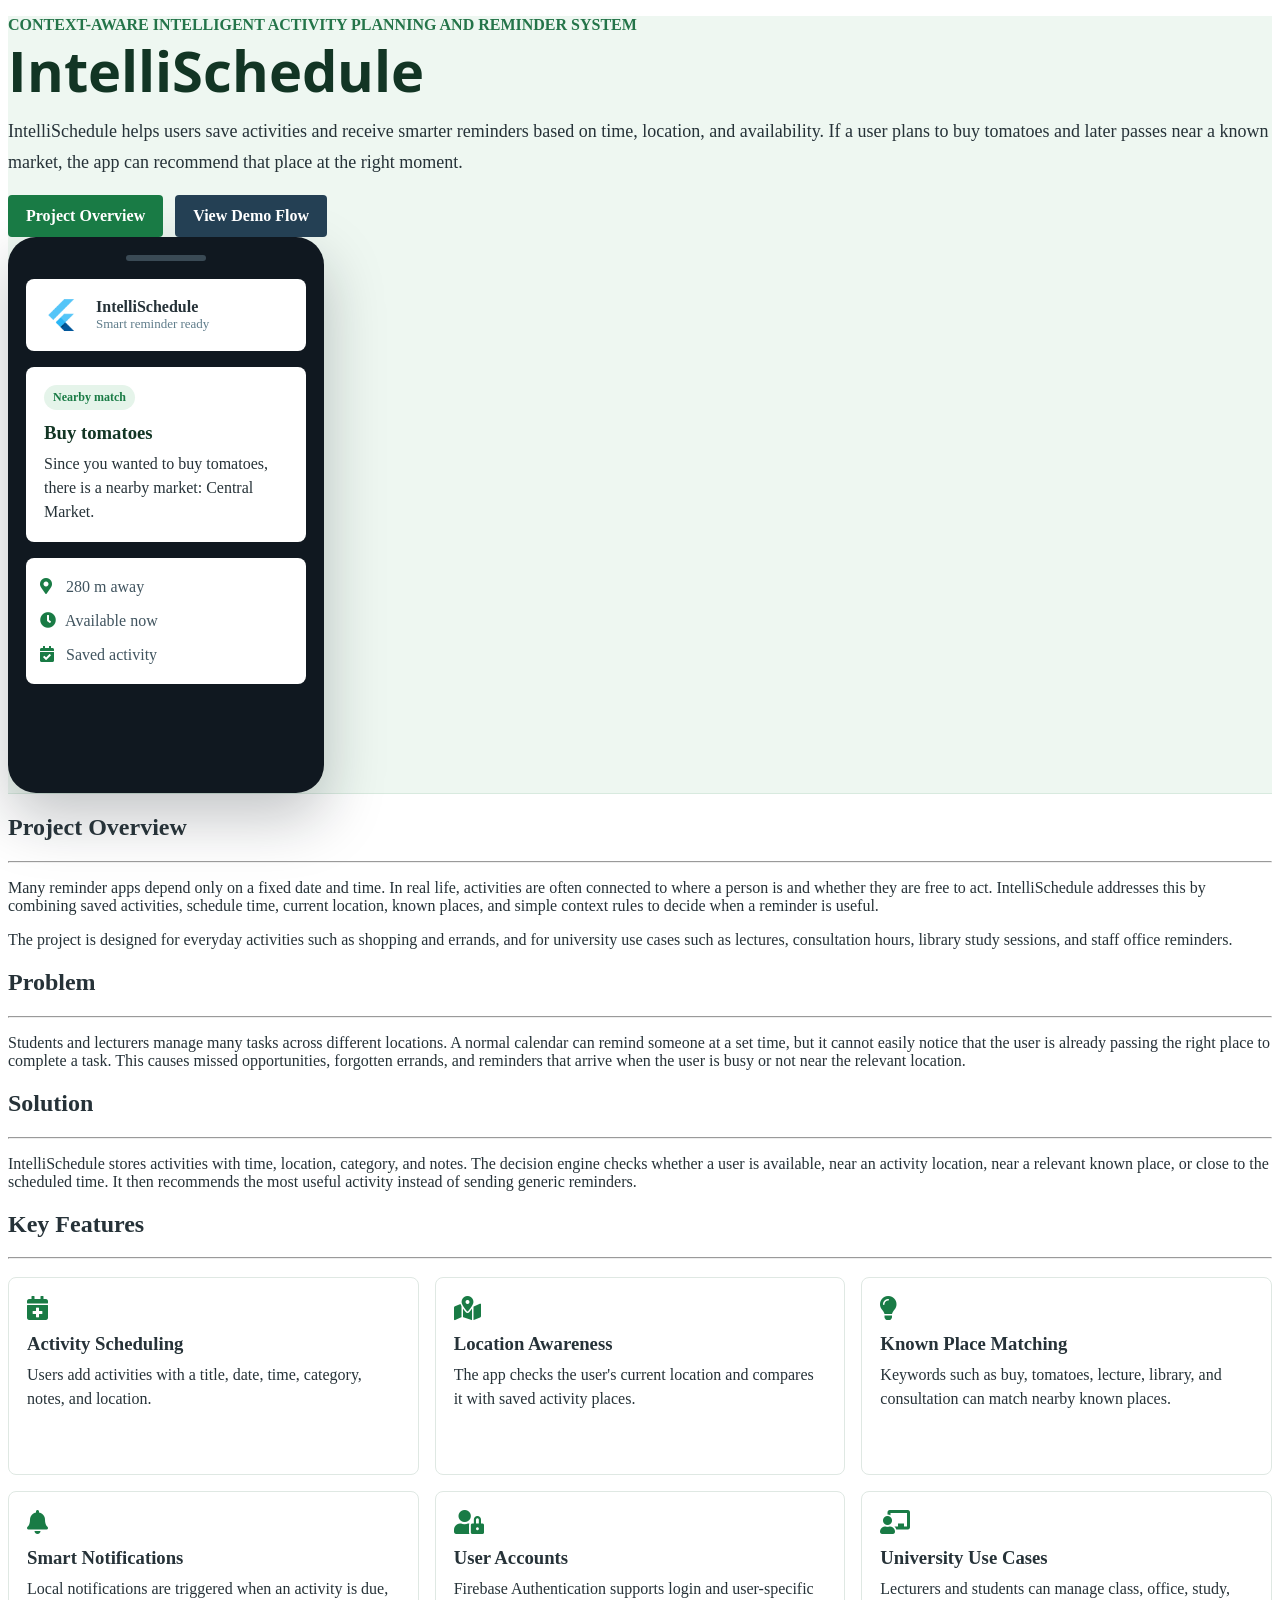
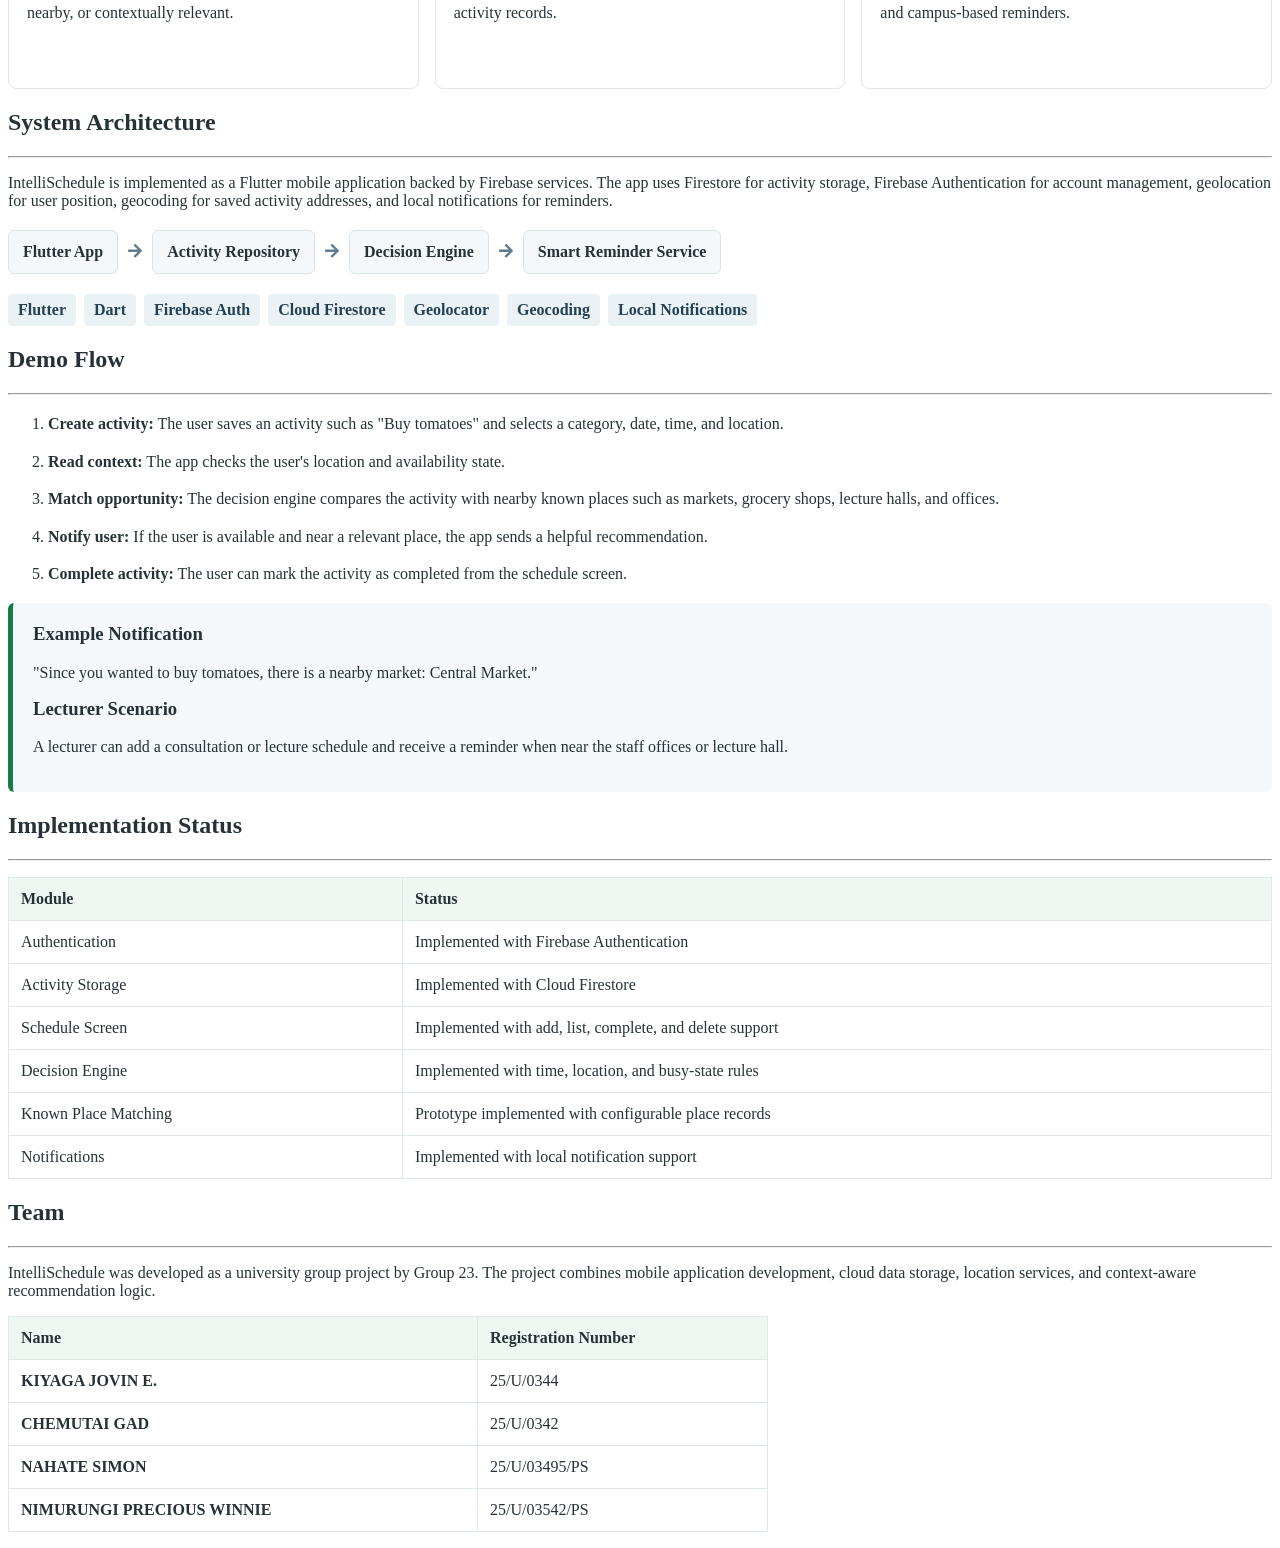
==== commit a9a8cf39: "team changes" ====
--- a/index.html
+++ b/index.html
@@ -236,7 +236,28 @@
               IntelliSchedule was developed as a university group project by Group 23. The project combines mobile application development, cloud data storage, location services, and context-aware recommendation logic.
             </p>
             <p class="text small-note">
-              Team member names, registration numbers, course details, and supervisor information can be added here according to the department submission format.
+              <table class="team-table">
+  <tr>
+    <th>Name</th>
+    <th>Registration Number</th>
+  </tr>
+  <tr>
+    <td>KIYAGA JOVIN E.</td>
+    <td>25/U/0344</td>
+  </tr>
+  <tr>
+    <td>CHEMUTAI GAD</td>
+    <td>25/U/0342</td>
+  </tr>
+  <tr>
+    <td>NAHATE SIMON</td>
+    <td>25/U/03495/PS</td>
+  </tr>
+  <tr>
+    <td>NIMURUNGI PRECIOUS WINNIE</td>
+    <td>25/U/03542/PS</td>
+  </tr>
+</table>
             </p>
           </div>
         </div>
--- a/css/custom.css
+++ b/css/custom.css
@@ -319,3 +319,34 @@
   display: none;
   color: #007bff;
 }
+
+.status-table th {
+   background: #eef7f1;
+ }
+ 
+.team-table {
+  width: 100%;
+  max-width: 760px;
+  margin-top: 16px;
+  border-collapse: collapse;
+}
+
+.team-table th,
+.team-table td {
+  padding: 12px;
+  border: 1px solid #dfe8e3;
+  text-align: left;
+}
+
+.team-table th {
+  background: #eef7f1;
+}
+
+.team-table td:first-child {
+  font-weight: 700;
+}
+
+ .small-note {
+   color: #65757d;
+   font-size: 14px;
+ }
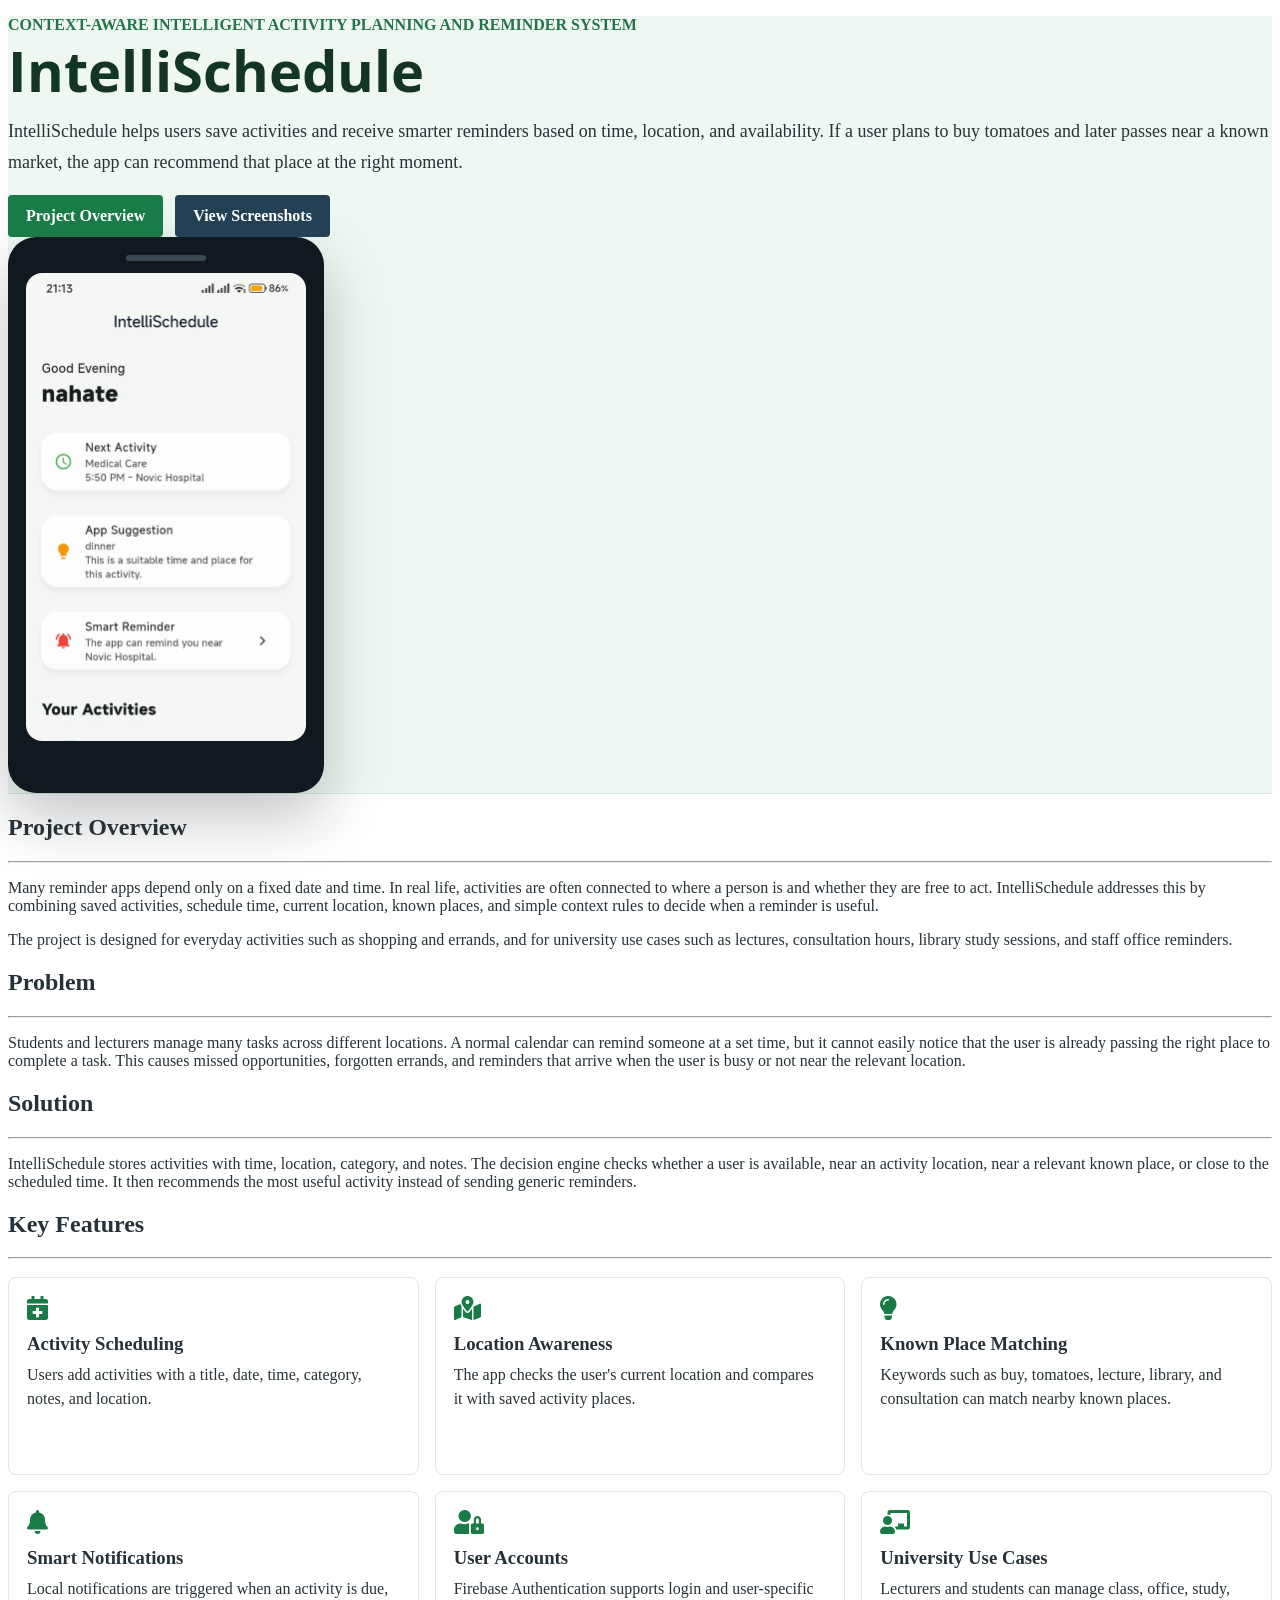
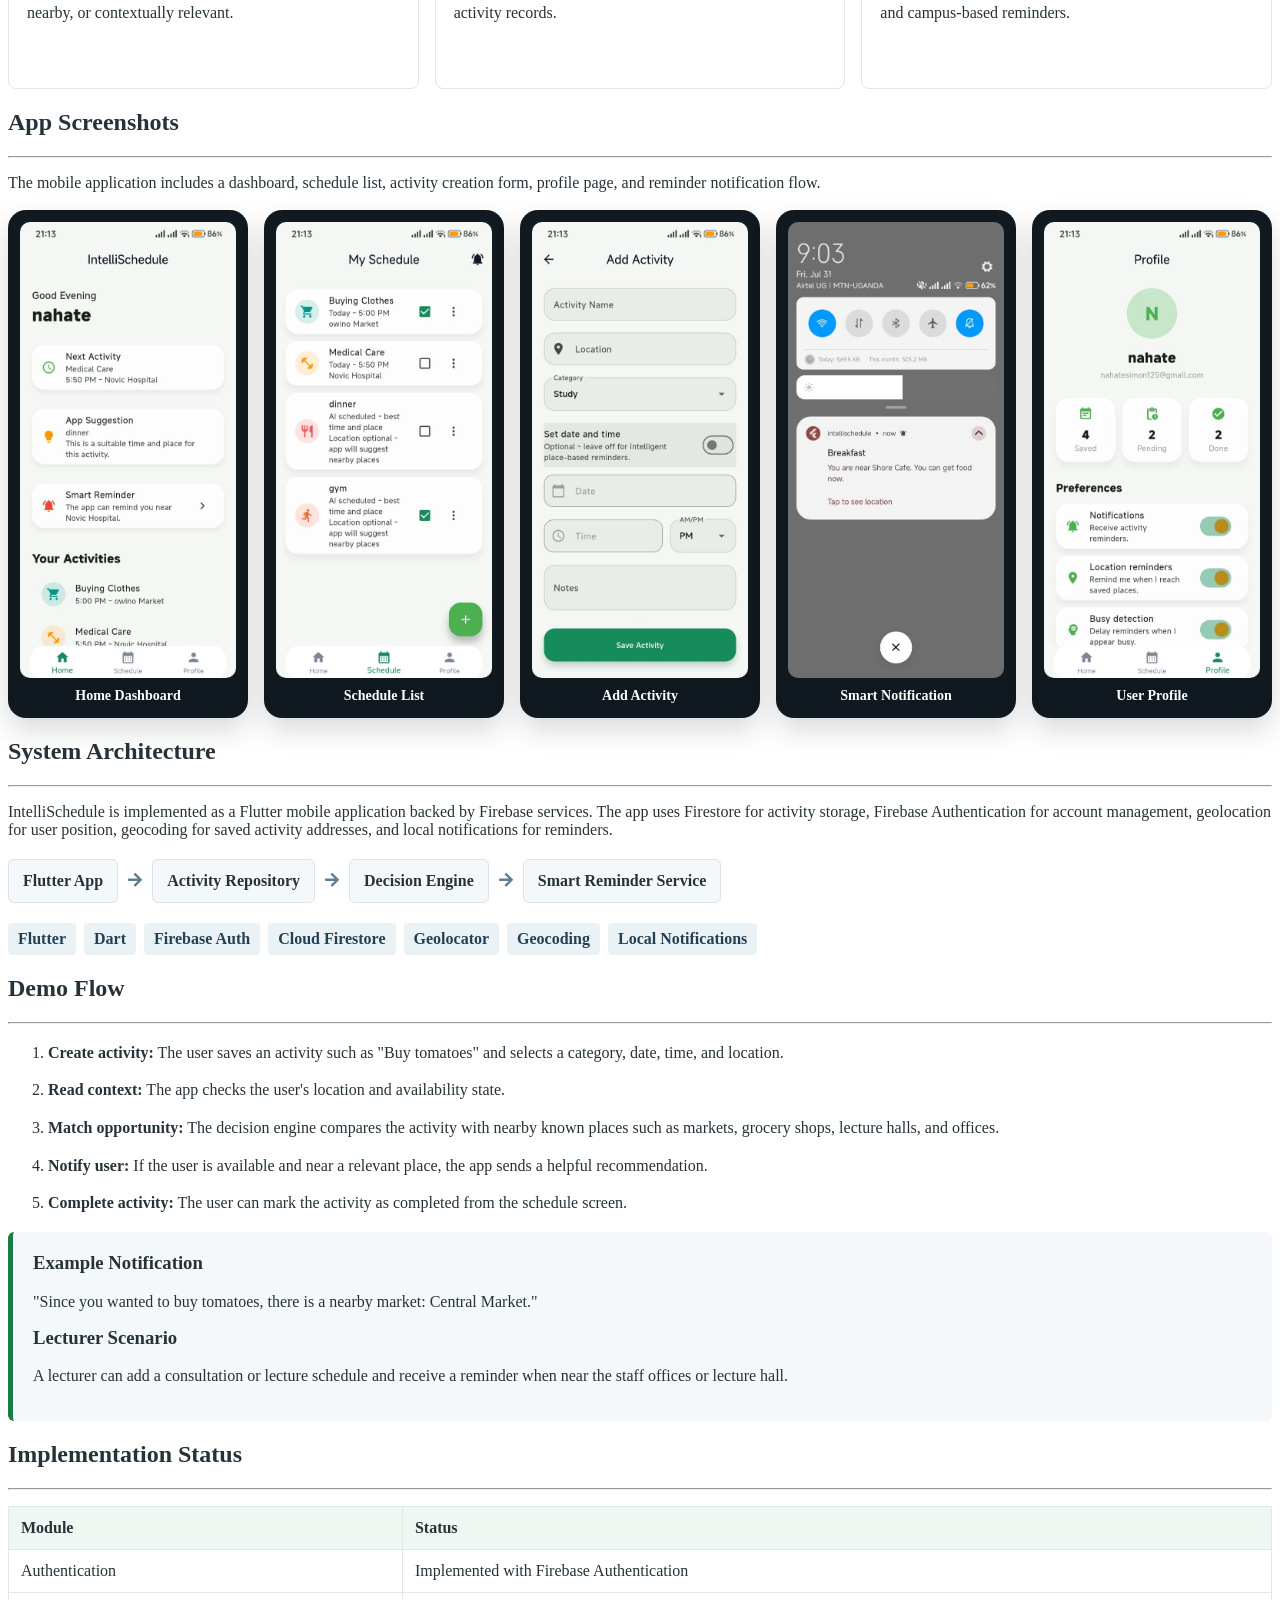
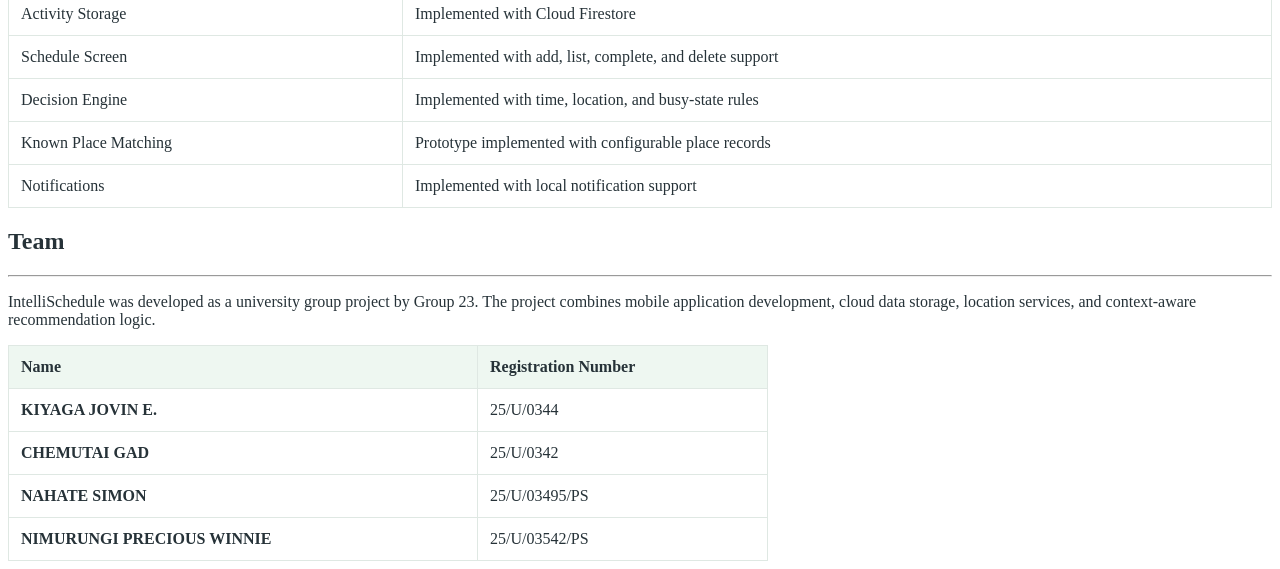
==== commit 01aa8e9d: "added screenshots" ====
--- a/index.html
+++ b/index.html
@@ -39,29 +39,13 @@
             </p>
             <div class="button-row">
               <a class="custom-button-flat" href="#overview">Project Overview</a>
-              <a class="custom-button-flat alt" href="#demo">View Demo Flow</a>
+              <a class="custom-button-flat alt" href="#screenshots">View Screenshots</a>
             </div>
           </div>
           <div class="flex-item flex-column hero-visual">
             <div class="phone-mockup" aria-label="IntelliSchedule mobile app preview">
               <div class="phone-top"></div>
-              <div class="app-header">
-                <img src="img/intellischedule-icon.png" alt="IntelliSchedule app icon">
-                <div>
-                  <strong>IntelliSchedule</strong>
-                  <span>Smart reminder ready</span>
-                </div>
-              </div>
-              <div class="notification-card">
-                <span class="pill">Nearby match</span>
-                <h3>Buy tomatoes</h3>
-                <p>Since you wanted to buy tomatoes, there is a nearby market: Central Market.</p>
-              </div>
-              <div class="mini-list">
-                <div><i class="fas fa-map-marker-alt"></i> 280 m away</div>
-                <div><i class="fas fa-clock"></i> Available now</div>
-                <div><i class="fas fa-calendar-check"></i> Saved activity</div>
-              </div>
+              <img class="hero-screenshot" src="img/home-screen.jpeg" alt="IntelliSchedule home screen">
             </div>
           </div>
         </div>
@@ -137,6 +121,38 @@
                 <h3>University Use Cases</h3>
                 <p>Lecturers and students can manage class, office, study, and campus-based reminders.</p>
               </div>
+            </div>
+          </div>
+        </div>
+
+        <div class="flex-row" id="screenshots">
+          <div class="flex-item flex-column">
+            <h2>App Screenshots</h2>
+            <hr>
+            <p class="text">
+              The mobile application includes a dashboard, schedule list, activity creation form, profile page, and reminder notification flow.
+            </p>
+            <div class="screenshot-grid">
+              <figure class="screenshot-card">
+                <img src="img/home-screen.jpeg" alt="IntelliSchedule home dashboard screen">
+                <figcaption>Home Dashboard</figcaption>
+              </figure>
+              <figure class="screenshot-card">
+                <img src="img/schedule-screen.jpeg" alt="IntelliSchedule schedule list screen">
+                <figcaption>Schedule List</figcaption>
+              </figure>
+              <figure class="screenshot-card">
+                <img src="img/add-activity-screen.jpeg" alt="IntelliSchedule add activity screen">
+                <figcaption>Add Activity</figcaption>
+              </figure>
+              <figure class="screenshot-card">
+                <img src="img/notification-demo.jpeg" alt="IntelliSchedule notification demo screen">
+                <figcaption>Smart Notification</figcaption>
+              </figure>
+              <figure class="screenshot-card">
+                <img src="img/profile-screen.jpeg" alt="IntelliSchedule profile screen">
+                <figcaption>User Profile</figcaption>
+              </figure>
             </div>
           </div>
         </div>
@@ -235,30 +251,28 @@
             <p class="text">
               IntelliSchedule was developed as a university group project by Group 23. The project combines mobile application development, cloud data storage, location services, and context-aware recommendation logic.
             </p>
-            <p class="text small-note">
-              <table class="team-table">
-  <tr>
-    <th>Name</th>
-    <th>Registration Number</th>
-  </tr>
-  <tr>
-    <td>KIYAGA JOVIN E.</td>
-    <td>25/U/0344</td>
-  </tr>
-  <tr>
-    <td>CHEMUTAI GAD</td>
-    <td>25/U/0342</td>
-  </tr>
-  <tr>
-    <td>NAHATE SIMON</td>
-    <td>25/U/03495/PS</td>
-  </tr>
-  <tr>
-    <td>NIMURUNGI PRECIOUS WINNIE</td>
-    <td>25/U/03542/PS</td>
-  </tr>
-</table>
-            </p>
+            <table class="team-table">
+              <tr>
+                <th>Name</th>
+                <th>Registration Number</th>
+              </tr>
+              <tr>
+                <td>KIYAGA JOVIN E.</td>
+                <td>25/U/0344</td>
+              </tr>
+              <tr>
+                <td>CHEMUTAI GAD</td>
+                <td>25/U/0342</td>
+              </tr>
+              <tr>
+                <td>NAHATE SIMON</td>
+                <td>25/U/03495/PS</td>
+              </tr>
+              <tr>
+                <td>NIMURUNGI PRECIOUS WINNIE</td>
+                <td>25/U/03542/PS</td>
+              </tr>
+            </table>
           </div>
         </div>
       </div>
--- a/css/custom.css
+++ b/css/custom.css
@@ -78,9 +78,18 @@
 .phone-top {
   width: 80px;
   height: 6px;
-  margin: 0 auto 18px;
+  margin: 0 auto 12px;
   background: #3a4a55;
   border-radius: 6px;
+}
+
+.hero-screenshot {
+  display: block;
+  width: 100%;
+  max-height: 468px;
+  object-fit: cover;
+  object-position: top;
+  border-radius: 16px;
 }
 
 .app-header,
@@ -178,6 +187,38 @@
   line-height: 1.5;
 }
 
+.screenshot-grid {
+  display: grid;
+  grid-template-columns: repeat(5, minmax(0, 1fr));
+  gap: 16px;
+  margin-top: 18px;
+}
+
+.screenshot-card {
+  margin: 0;
+  padding: 12px;
+  background: #101820;
+  border-radius: 18px;
+  box-shadow: 0 12px 28px rgba(16, 24, 32, 0.16);
+}
+
+.screenshot-card img {
+  display: block;
+  width: 100%;
+  aspect-ratio: 9 / 19;
+  object-fit: cover;
+  object-position: top;
+  border-radius: 10px;
+}
+
+.screenshot-card figcaption {
+  padding: 10px 2px 2px;
+  color: #ffffff;
+  font-size: 14px;
+  font-weight: 700;
+  text-align: center;
+}
+
 .architecture-flow {
   display: flex;
   flex-wrap: wrap;
@@ -245,6 +286,28 @@
   background: #eef7f1;
 }
 
+.team-table {
+  width: 100%;
+  max-width: 760px;
+  margin-top: 16px;
+  border-collapse: collapse;
+}
+
+.team-table th,
+.team-table td {
+  padding: 12px;
+  border: 1px solid #dfe8e3;
+  text-align: left;
+}
+
+.team-table th {
+  background: #eef7f1;
+}
+
+.team-table td:first-child {
+  font-weight: 700;
+}
+
 .small-note {
   color: #65757d;
   font-size: 14px;
@@ -264,6 +327,10 @@
     grid-template-columns: repeat(2, minmax(0, 1fr));
   }
 
+  .screenshot-grid {
+    grid-template-columns: repeat(3, minmax(0, 1fr));
+  }
+
   .hero-copy h1 {
     font-size: 44px;
   }
@@ -272,6 +339,10 @@
 @media screen and (max-width: 600px) {
   .feature-grid {
     grid-template-columns: 1fr;
+  }
+
+  .screenshot-grid {
+    grid-template-columns: repeat(2, minmax(0, 1fr));
   }
 
   .phone-mockup {
@@ -319,34 +390,3 @@
   display: none;
   color: #007bff;
 }
-
-.status-table th {
-   background: #eef7f1;
- }
- 
-.team-table {
-  width: 100%;
-  max-width: 760px;
-  margin-top: 16px;
-  border-collapse: collapse;
-}
-
-.team-table th,
-.team-table td {
-  padding: 12px;
-  border: 1px solid #dfe8e3;
-  text-align: left;
-}
-
-.team-table th {
-  background: #eef7f1;
-}
-
-.team-table td:first-child {
-  font-weight: 700;
-}
-
- .small-note {
-   color: #65757d;
-   font-size: 14px;
- }
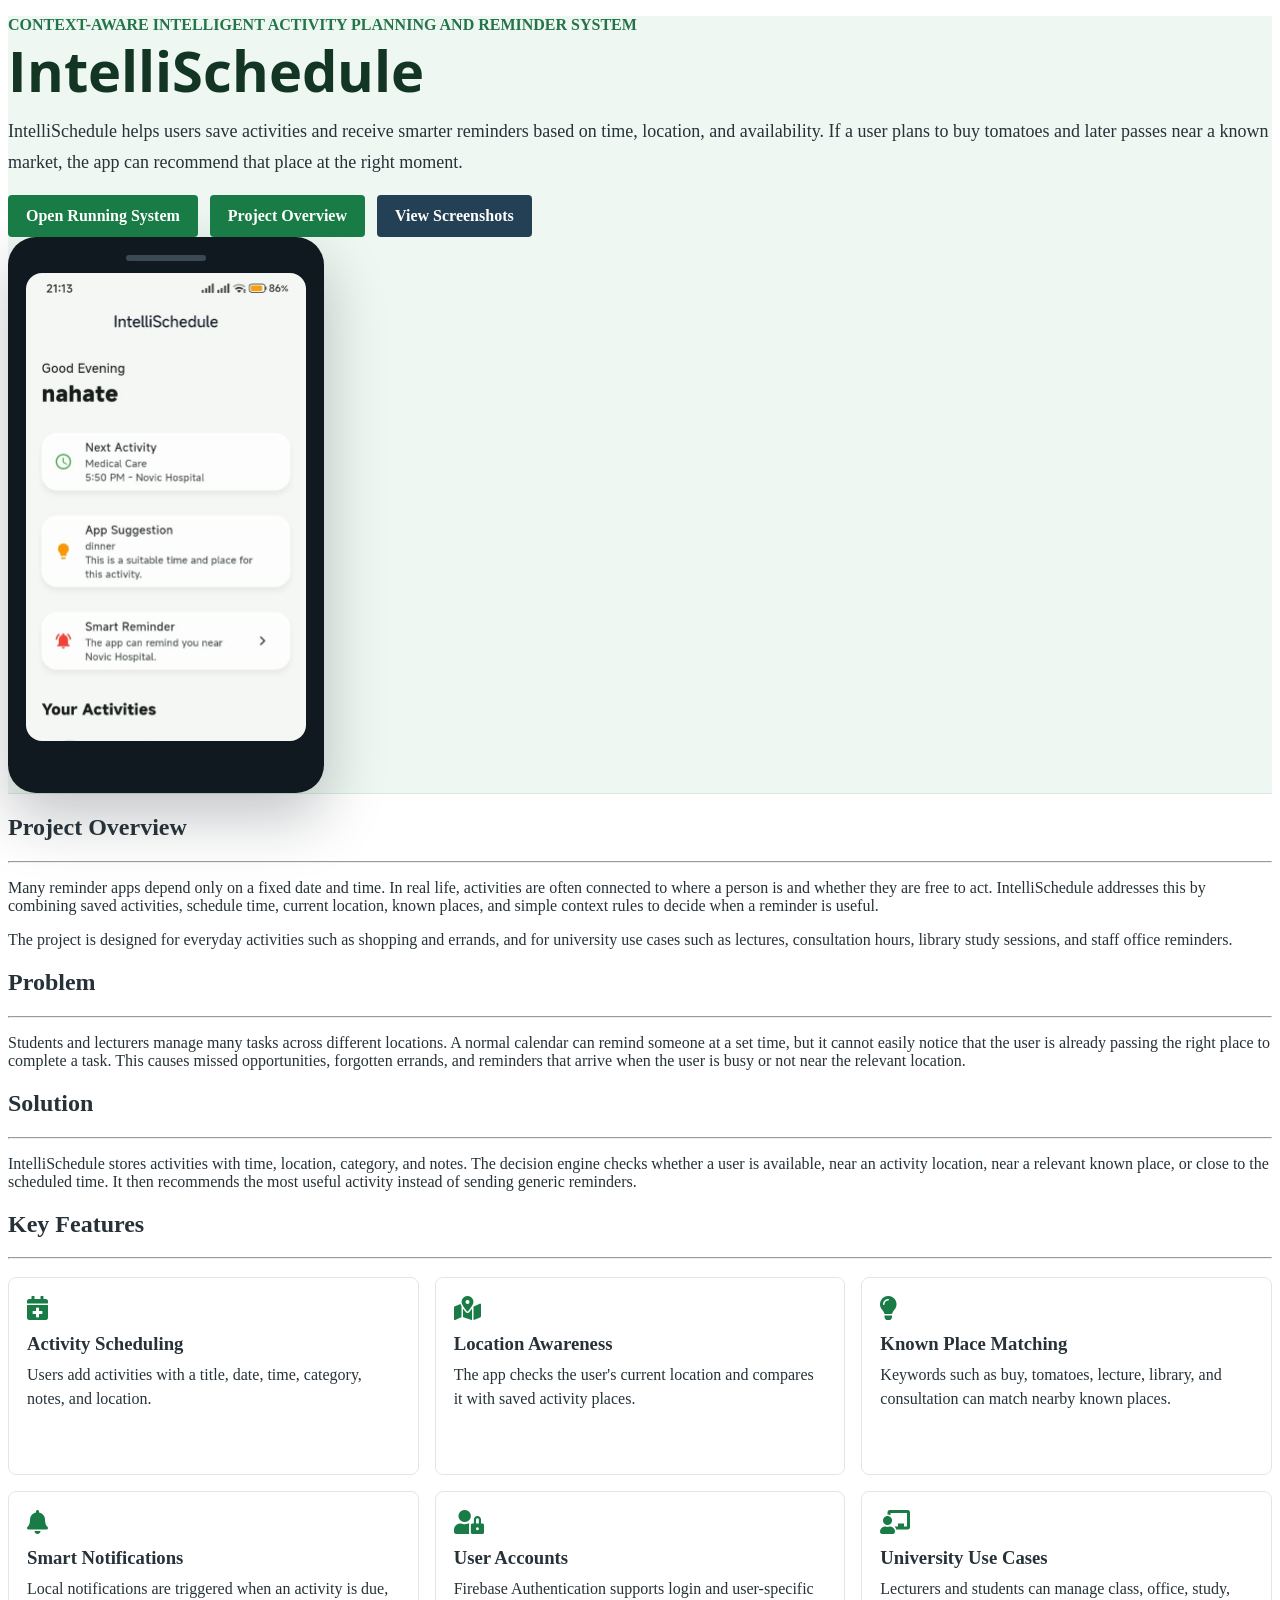
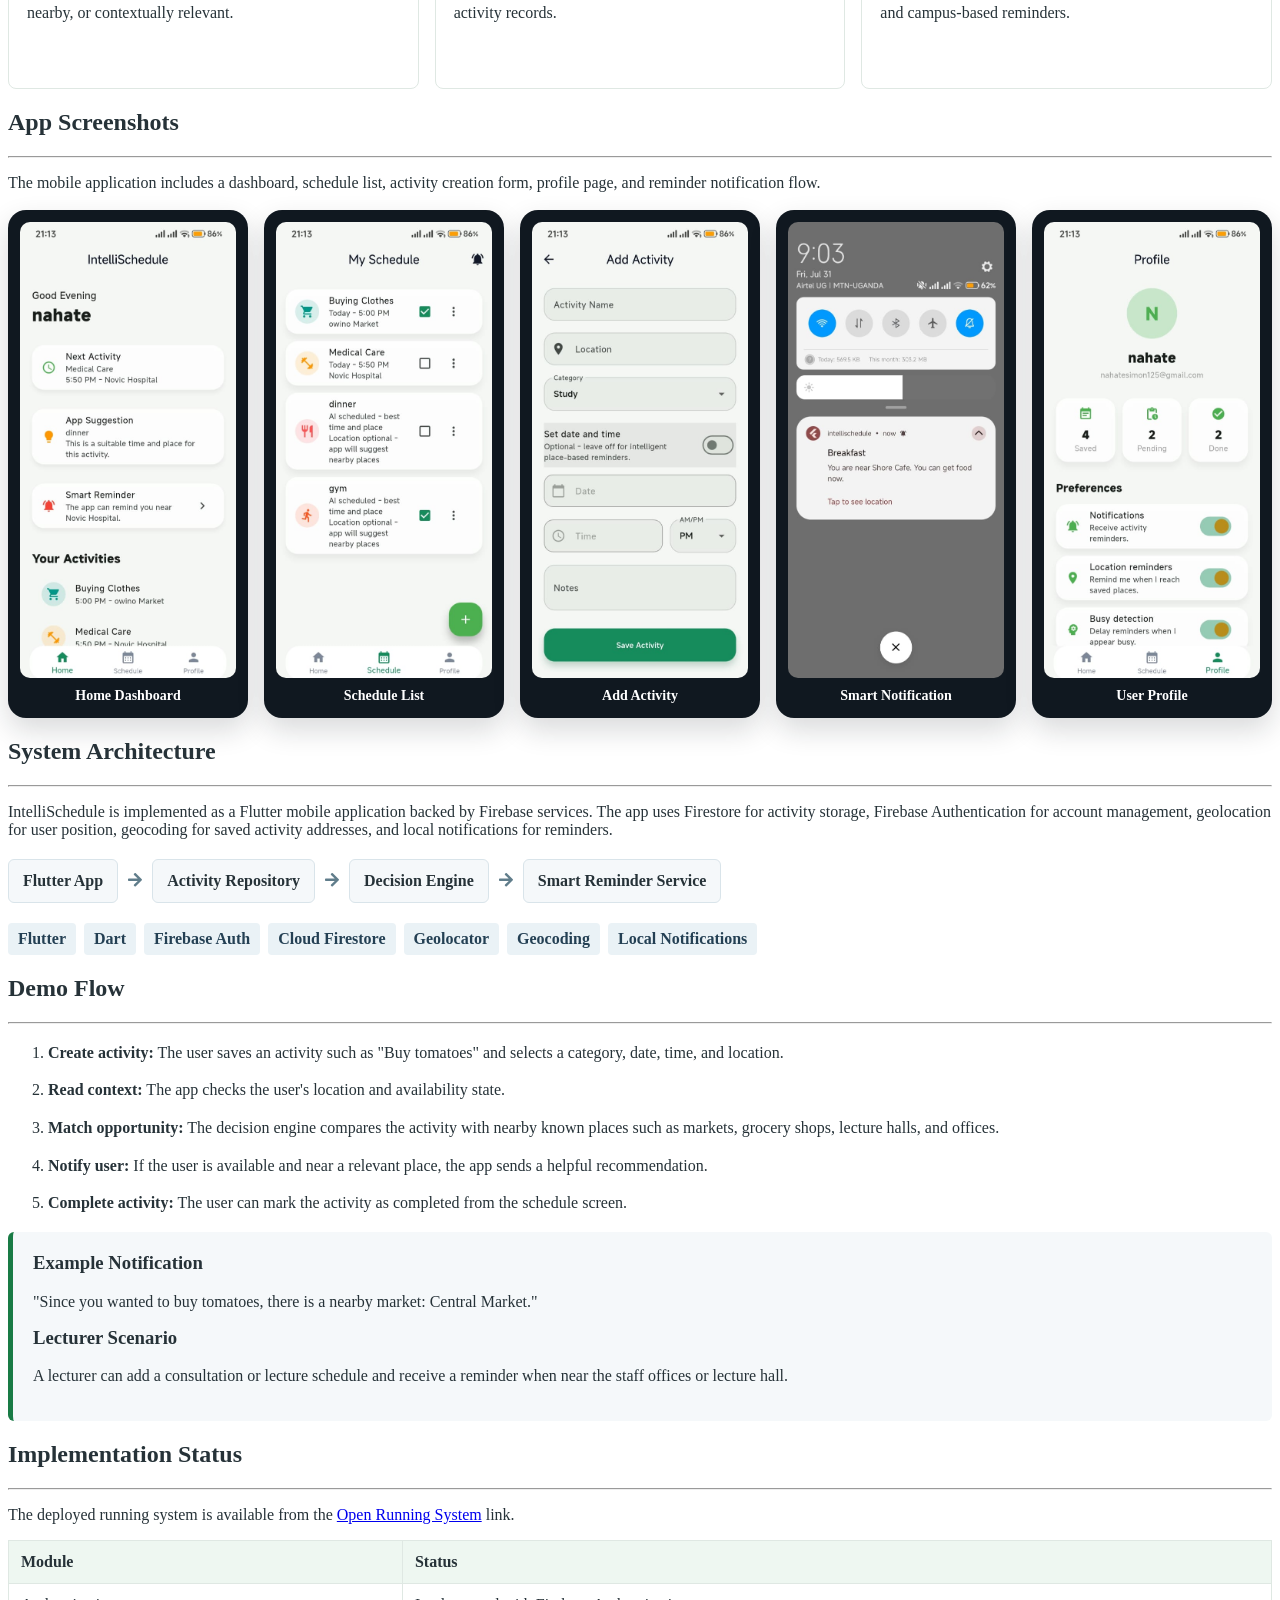
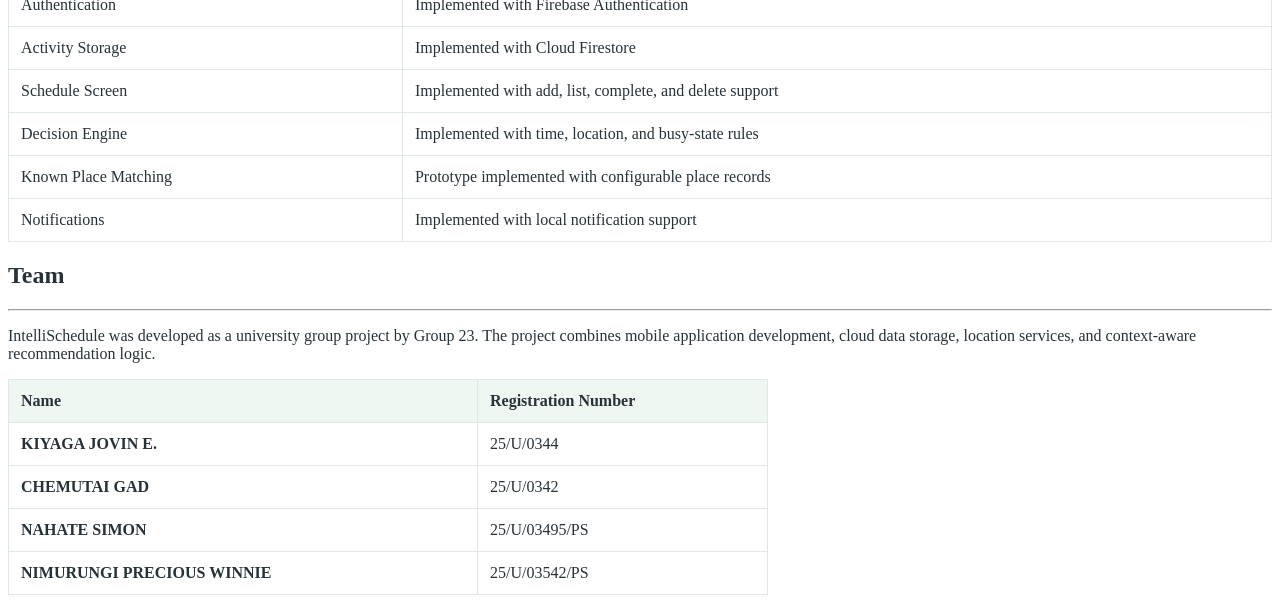
==== commit 17d6edaa: "Add deployed app to project site" ====
--- a/index.html
+++ b/index.html
@@ -38,6 +38,7 @@
               IntelliSchedule helps users save activities and receive smarter reminders based on time, location, and availability. If a user plans to buy tomatoes and later passes near a known market, the app can recommend that place at the right moment.
             </p>
             <div class="button-row">
+              <a class="custom-button-flat" href="app/">Open Running System</a>
               <a class="custom-button-flat" href="#overview">Project Overview</a>
               <a class="custom-button-flat alt" href="#screenshots">View Screenshots</a>
             </div>
@@ -211,6 +212,9 @@
           <div class="flex-item flex-column">
             <h2>Implementation Status</h2>
             <hr>
+            <p class="text">
+              The deployed running system is available from the <a href="app/">Open Running System</a> link.
+            </p>
             <table class="status-table">
               <tr>
                 <th>Module</th>
